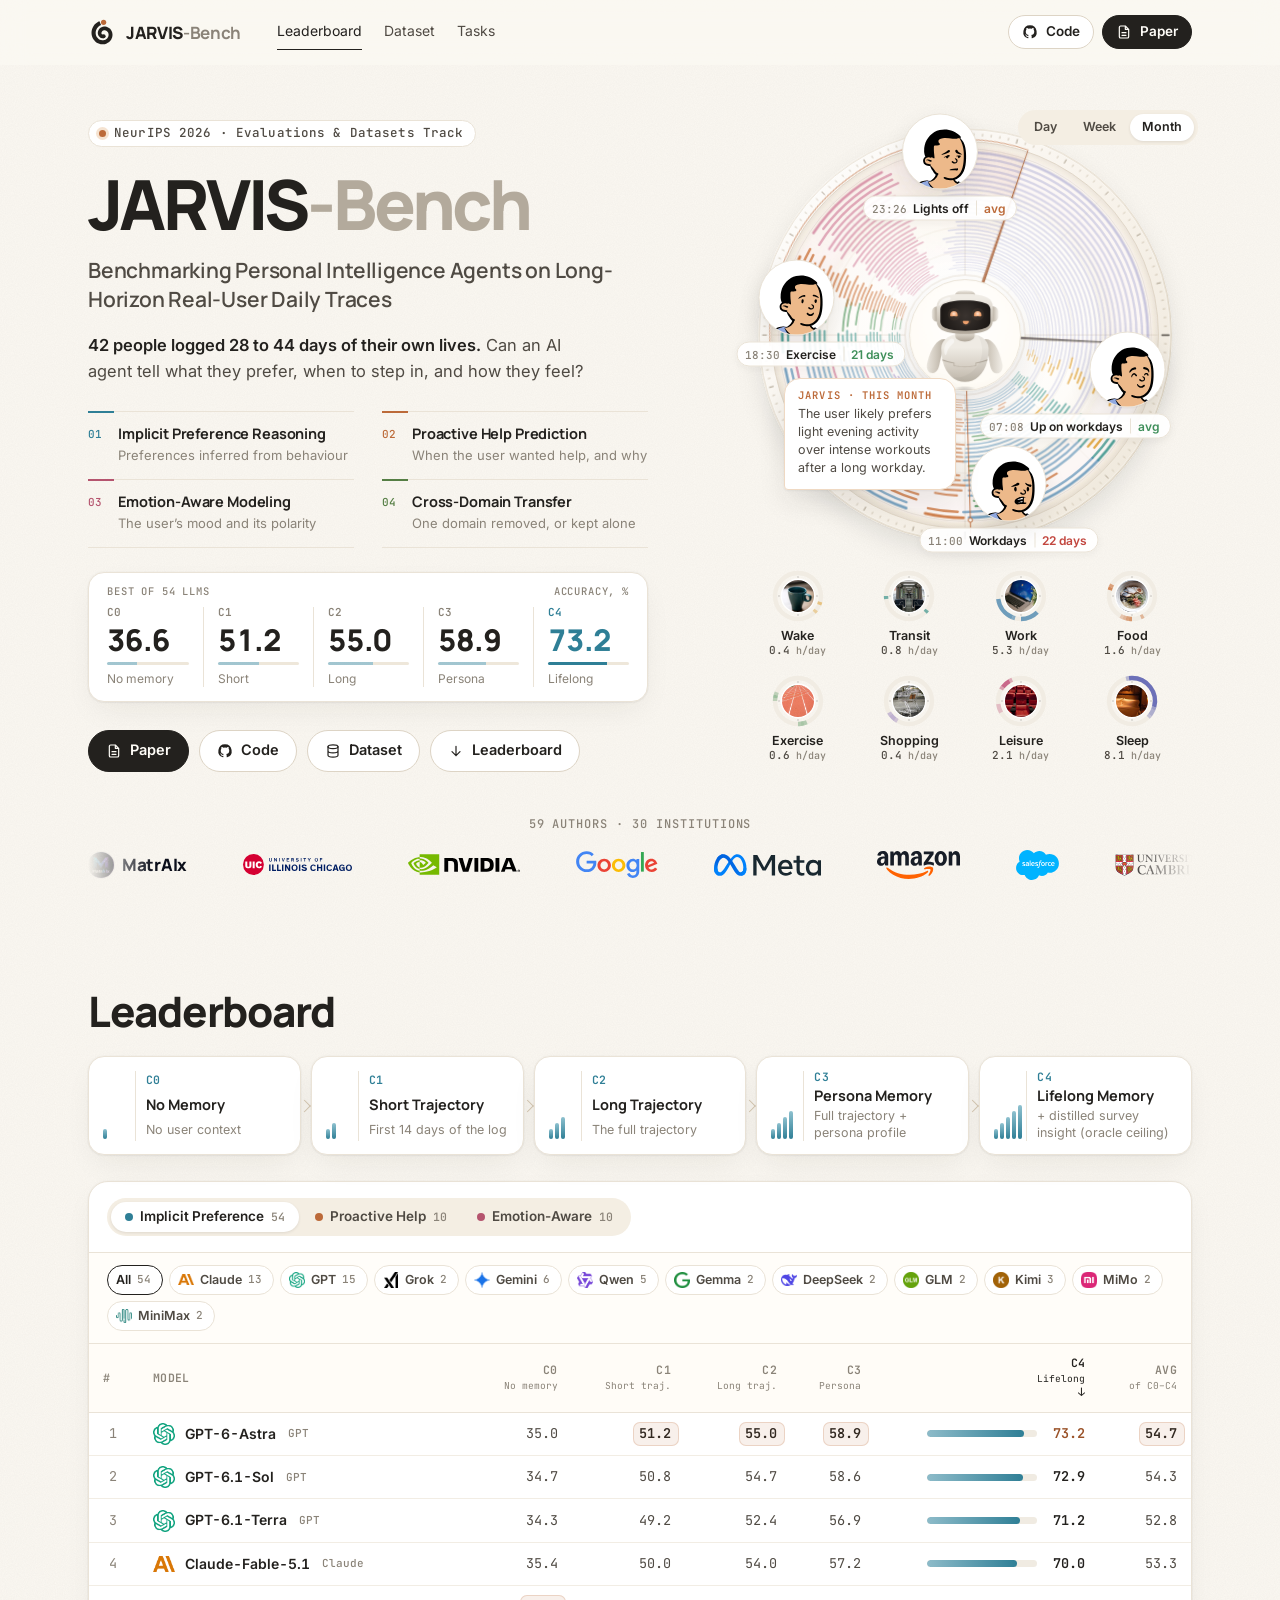
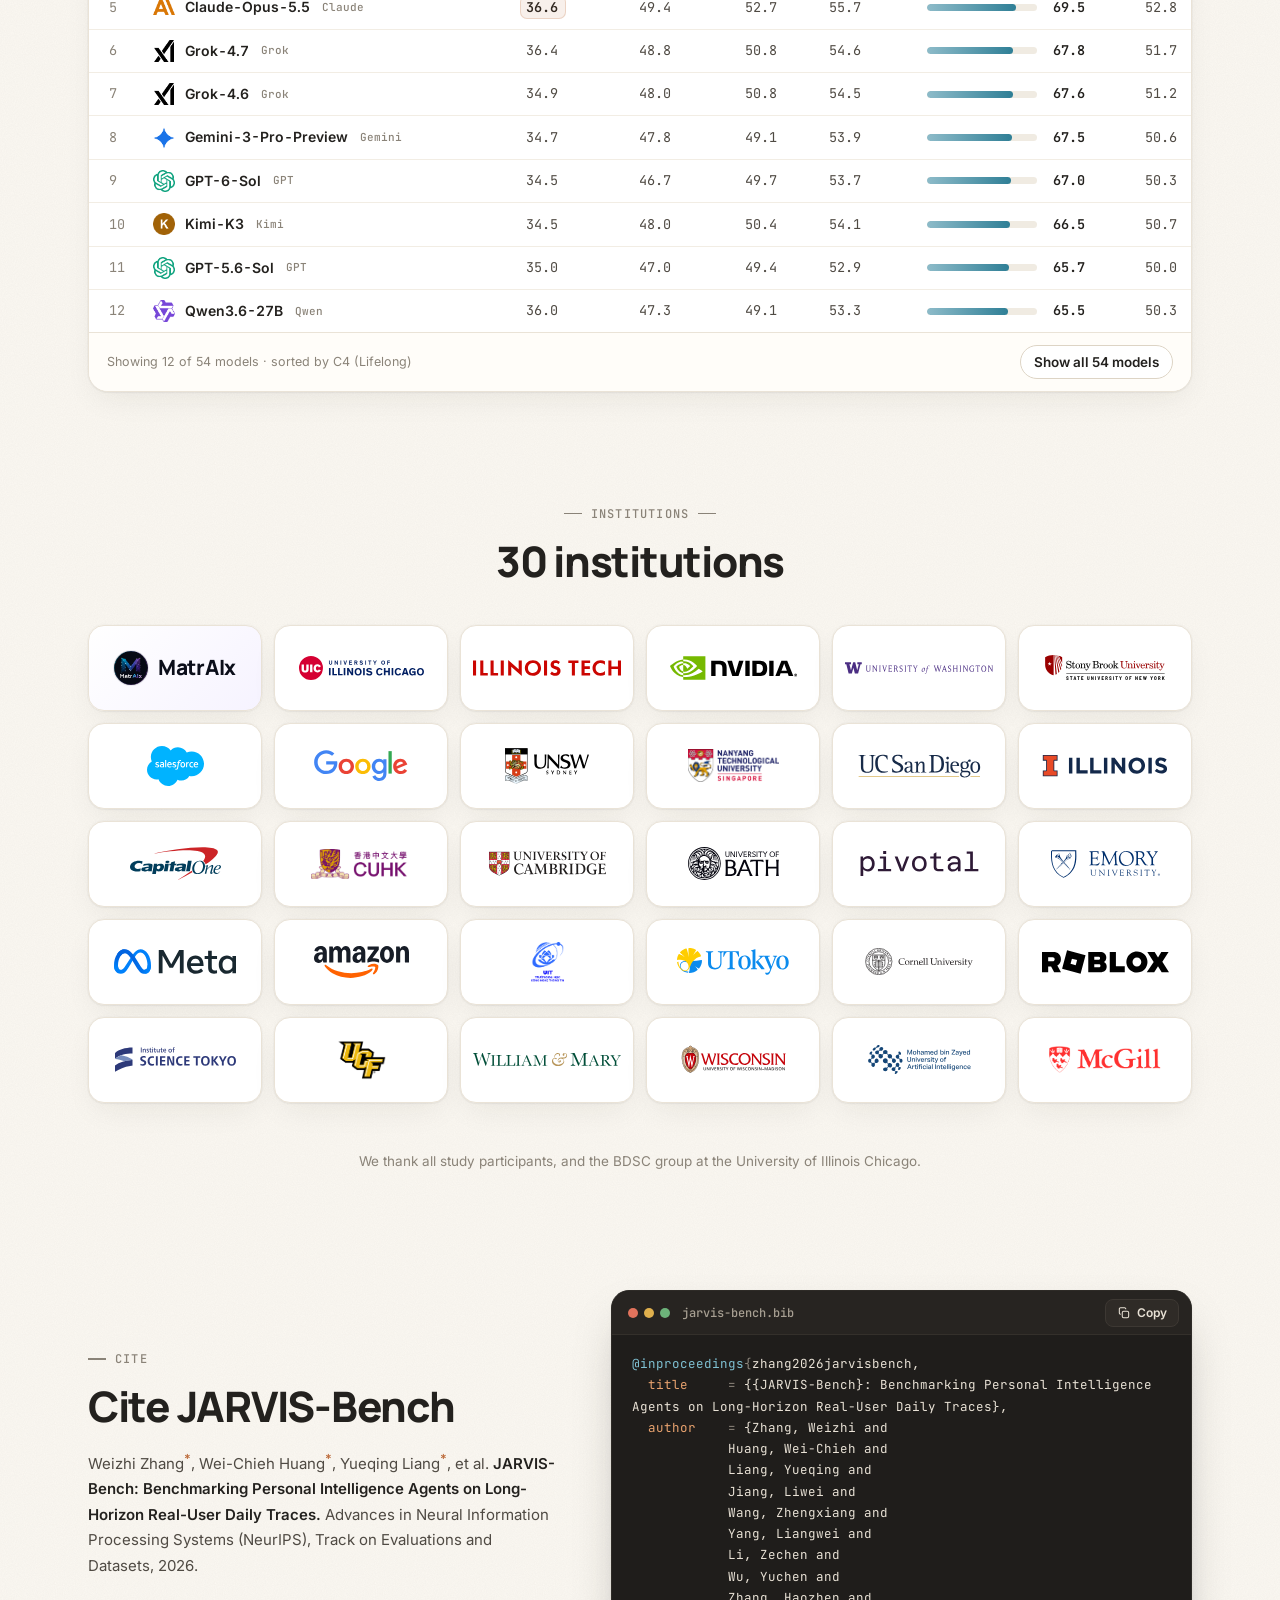
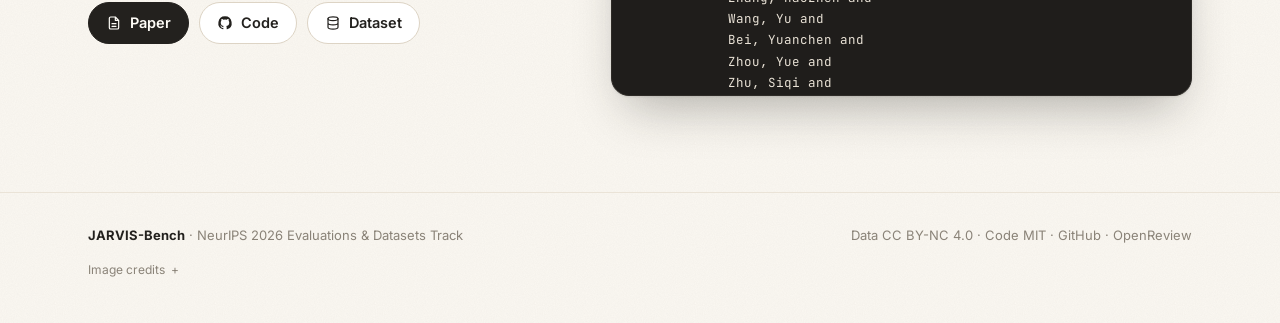
==== jarvis-bench/index.html @ f3b29fe5 "Jarvis robot in the dial centre (LottieFiles 'Ai Robot Vector Art', Lottie Simple License, recoloure" ====
<!doctype html>
<html lang="en">
<head>
<meta charset="utf-8">
<meta name="viewport" content="width=device-width, initial-scale=1">
<title>JARVIS-Bench · Benchmarking Personal Intelligence Agents on Long-Horizon Real-User Daily Traces</title>
<meta name="description" content="JARVIS-Bench evaluates personal intelligence agents on 28 to 44 days of real users' daily traces: implicit preferences, proactive help, emotion, and cross-domain transfer. NeurIPS 2026 Evaluations & Datasets Track.">
<link rel="icon" href="assets/favicon.svg" type="image/svg+xml">
<link rel="preconnect" href="https://fonts.googleapis.com">
<link rel="preconnect" href="https://fonts.gstatic.com" crossorigin>
<link href="https://fonts.googleapis.com/css2?family=Inter:wght@400;500;600;700&family=JetBrains+Mono:wght@400;500;600&family=Manrope:wght@500;600;700;800&display=swap" rel="stylesheet">
<link rel="stylesheet" href="assets/style.css">
<link rel="stylesheet" href="assets/page-home.css">
<link rel="stylesheet" href="assets/agent/robot.css">
</head>
<body class="page-home">

<svg width="0" height="0" style="position:absolute">
  <symbol id="i-paper" viewBox="0 0 24 24"><path fill="none" stroke="currentColor" stroke-width="1.8" stroke-linecap="round" stroke-linejoin="round" d="M14 3H7a2 2 0 0 0-2 2v14a2 2 0 0 0 2 2h10a2 2 0 0 0 2-2V8zM14 3v5h5M9 13h6M9 17h6"/></symbol>
  <symbol id="i-gh" viewBox="0 0 24 24"><path fill="currentColor" d="M12 2a10 10 0 0 0-3.16 19.49c.5.09.68-.22.68-.48v-1.7c-2.78.6-3.37-1.34-3.37-1.34-.45-1.16-1.11-1.47-1.11-1.47-.91-.62.07-.6.07-.6 1 .07 1.53 1.03 1.53 1.03.89 1.53 2.34 1.09 2.91.83.09-.65.35-1.09.63-1.34-2.22-.25-4.55-1.11-4.55-4.94 0-1.09.39-1.98 1.03-2.68-.1-.25-.45-1.27.1-2.64 0 0 .84-.27 2.75 1.02a9.58 9.58 0 0 1 5 0c1.91-1.29 2.75-1.02 2.75-1.02.55 1.37.2 2.39.1 2.64.64.7 1.03 1.59 1.03 2.68 0 3.84-2.34 4.68-4.57 4.93.36.31.68.92.68 1.85v2.74c0 .27.18.58.69.48A10 10 0 0 0 12 2z"/></symbol>
  <symbol id="i-db" viewBox="0 0 24 24"><g fill="none" stroke="currentColor" stroke-width="1.8" stroke-linecap="round"><ellipse cx="12" cy="5.5" rx="7.5" ry="2.8"/><path d="M4.5 5.5v6.5c0 1.55 3.36 2.8 7.5 2.8s7.5-1.25 7.5-2.8V5.5M4.5 12v6.5c0 1.55 3.36 2.8 7.5 2.8s7.5-1.25 7.5-2.8V12"/></g></symbol>
  <symbol id="i-down" viewBox="0 0 24 24"><path fill="none" stroke="currentColor" stroke-width="1.8" stroke-linecap="round" stroke-linejoin="round" d="M12 5v14M6 13l6 6 6-6"/></symbol>
  <symbol id="i-arrow" viewBox="0 0 24 24"><path fill="none" stroke="currentColor" stroke-width="1.8" stroke-linecap="round" stroke-linejoin="round" d="M5 12h14M13 6l6 6-6 6"/></symbol>
  <symbol id="i-copy" viewBox="0 0 24 24"><g fill="none" stroke="currentColor" stroke-width="1.8" stroke-linejoin="round"><rect x="9" y="9" width="11" height="11" rx="2.5"/><path d="M15 5.5V5a2 2 0 0 0-2-2H6a2 2 0 0 0-2 2v7a2 2 0 0 0 2 2h.5"/></g></symbol>
  <symbol id="i-img" viewBox="0 0 24 24"><g fill="none" stroke="currentColor" stroke-width="1.8" stroke-linejoin="round"><rect x="3" y="4" width="18" height="16" rx="3"/><circle cx="9" cy="10" r="1.8"/><path d="M21 16l-5-5-9 9"/></g></symbol>
</svg>

<header class="nav" id="nav">
  <div class="container nav-inner">
    <a class="brand" href="index.html"><img src="assets/mark-sm.svg" alt=""><span>JARVIS<span class="b2">-Bench</span></span></a>
    <nav class="nav-links">
      <a href="index.html#leaderboard" class="active">Leaderboard</a>
      <a href="dataset.html">Dataset</a>
      <a href="tasks.html">Tasks</a>
    </nav>
    <div class="nav-cta">
      <a class="btn btn-sm" href="https://github.com/AgentMemoryWorld/JARVIS-Bench"><svg><use href="#i-gh"/></svg>Code</a>
      <a class="btn btn-sm btn-primary" href="https://openreview.net/forum?id=yGQt9wAGkS"><svg><use href="#i-paper"/></svg>Paper</a>
    </div>
  </div>
</header>

<main>

<section class="hero" id="top">
  <div class="container hero-grid">
    <div>
      <span class="pill"><span class="dot"></span>NeurIPS 2026 · Evaluations &amp; Datasets Track</span>
      <h1>JARVIS<span class="light">-Bench</span></h1>
      <p class="subtitle">Benchmarking Personal Intelligence Agents on Long-Horizon Real-User Daily Traces</p>
      <p class="lead"><strong>42 people logged 28 to 44 days of their own lives.</strong> Can an AI agent tell what they prefer, when to step in, and how they feel?</p>
      <nav class="hero-tasks" aria-label="The four tasks">
        <a href="tasks.html#implicit-preference" style="--c:var(--ipr)"><span class="n">01</span><b>Implicit Preference Reasoning</b><span class="d">Preferences inferred from behaviour</span></a>
        <a href="tasks.html#proactive-help" style="--c:var(--pro)"><span class="n">02</span><b>Proactive Help Prediction</b><span class="d">When the user wanted help, and why</span></a>
        <a href="tasks.html#emotion-aware" style="--c:var(--emo)"><span class="n">03</span><b>Emotion-Aware Modeling</b><span class="d">The user&rsquo;s mood and its polarity</span></a>
        <a href="tasks.html#cross-domain" style="--c:var(--cdt)"><span class="n">04</span><b>Cross-Domain Transfer</b><span class="d">One domain removed, or kept alone</span></a>
      </nav>
      <!-- best Implicit Preference accuracy among the 54 models per memory level (assets/data.js, Appendix D); app.js refreshes these from JB_DATA -->
      <div class="hero-ladder" id="hero-ladder" role="group" aria-label="Best accuracy among 54 LLMs at each memory level, in percent">
        <div class="hl-head"><span>Best of 54 LLMs</span><span>accuracy, %</span></div>
        <ol>
          <li data-k="0" style="--v:.366"><span class="c">C0</span><b>36.6</b><i></i><span class="nm">No memory</span></li>
          <li data-k="1" style="--v:.512"><span class="c">C1</span><b>51.2</b><i></i><span class="nm">Short</span></li>
          <li data-k="2" style="--v:.550"><span class="c">C2</span><b>55.0</b><i></i><span class="nm">Long</span></li>
          <li data-k="3" style="--v:.589"><span class="c">C3</span><b>58.9</b><i></i><span class="nm">Persona</span></li>
          <li data-k="4" style="--v:.732" class="top"><span class="c">C4</span><b>73.2</b><i></i><span class="nm">Lifelong</span></li>
        </ol>
      </div>
      <div class="hero-actions">
        <a class="btn btn-primary" href="https://openreview.net/forum?id=yGQt9wAGkS"><svg><use href="#i-paper"/></svg>Paper</a>
        <a class="btn" href="https://github.com/AgentMemoryWorld/JARVIS-Bench"><svg><use href="#i-gh"/></svg>Code</a>
        <a class="btn" href="dataset.html"><svg><use href="#i-db"/></svg>Dataset</a>
        <a class="btn" href="#leaderboard"><svg><use href="#i-down"/></svg>Leaderboard</a>
      </div>
    </div>
    <div class="hero-art hero-art-a">
      <div class="clock-tabs tabs" role="tablist" aria-label="Time scale">
        <button class="tab" role="tab" data-mode="day" aria-selected="false">Day</button>
        <button class="tab" role="tab" data-mode="week" aria-selected="false">Week</button>
        <button class="tab on" role="tab" data-mode="month" aria-selected="true">Month</button>
      </div>
      <div class="clock-wrap" data-mode="month">
        <svg class="clock clock-a" viewBox="0 0 520 520" role="img" data-c="260.0" data-r0="79.0" data-r1="221.0" data-k="0.42" data-days="30" data-dial="234.0" data-mode="month" data-dr="152.0" data-dw="62.0" aria-label="Illustration: a month of one person, one ring per day, arcs are logged activities">
<defs><radialGradient id="a-dial" cx="50%" cy="46%" r="54%"><stop offset="0" stop-color="#FFFFFF"/><stop offset=".6" stop-color="#FEFCF9"/><stop offset="1" stop-color="#EEE6D8"/></radialGradient><linearGradient id="a-bezel" x1="0" y1="0" x2="1" y2="1"><stop offset="0" stop-color="#FFFFFF"/><stop offset=".5" stop-color="#F8F3EB"/><stop offset="1" stop-color="#EDE6D9"/></linearGradient><linearGradient id="a-rim" x1="0" y1="0" x2="1" y2="1"><stop offset="0" stop-color="#F7F2EA"/><stop offset="1" stop-color="#CFC4B1"/></linearGradient><radialGradient id="a-trail" gradientUnits="userSpaceOnUse" cx="260.0" cy="260.0" r="227.0"><stop offset=".34" stop-color="#BC6A39" stop-opacity="0"/><stop offset=".78" stop-color="#BC6A39" stop-opacity=".3"/><stop offset="1" stop-color="#BC6A39" stop-opacity=".45"/></radialGradient><filter id="a-shadow" x="-25%" y="-25%" width="150%" height="150%"><feDropShadow dx="0" dy="1" stdDeviation="1" flood-color="#23211E" flood-opacity=".06"/><feDropShadow dx="0" dy="14" stdDeviation="14" flood-color="#23211E" flood-opacity=".09"/></filter><filter id="a-inset" x="-10%" y="-10%" width="120%" height="120%"><feGaussianBlur stdDeviation="2.6"/></filter><filter id="a-glow" x="-10%" y="-10%" width="120%" height="120%"><feGaussianBlur stdDeviation="4"/></filter><filter id="a-soft" x="-10%" y="-10%" width="120%" height="120%"><feGaussianBlur stdDeviation="1.1"/></filter><filter id="a-hand" x="-40%" y="-40%" width="180%" height="180%"><feDropShadow dx="0" dy="1.2" stdDeviation="1.2" flood-color="#6B3A1C" flood-opacity=".28"/></filter><clipPath id="a-dialclip"><circle cx="260.0" cy="260.0" r="234.0"/></clipPath></defs>
<circle class="case" cx="260.0" cy="260.0" r="250.0" fill="url(#a-bezel)" filter="url(#a-shadow)"/>
<circle cx="260.0" cy="260.0" r="249.5" fill="none" stroke="url(#a-rim)" stroke-width="1"/>
<circle cx="260.0" cy="260.0" r="247.8" fill="none" stroke="#FFFFFF" stroke-opacity=".55" stroke-width=".8"/>
<circle cx="260.0" cy="260.0" r="234.0" fill="url(#a-dial)"/>
<g clip-path="url(#a-dialclip)"><circle cx="260.0" cy="260.0" r="236.5" fill="none" stroke="#23211E" stroke-opacity=".07" stroke-width="5" filter="url(#a-inset)"/></g>
<circle cx="260.0" cy="260.0" r="234.0" fill="none" stroke="#DCD2C2" stroke-width=".9"/>
<circle cx="260.0" cy="260.0" r="248.5" fill="none" stroke="#E2D9CA" stroke-width=".7"/>
<g class="glow" clip-path="url(#a-dialclip)"><circle cx="260.0" cy="260.0" r="201.9" fill="none" stroke="#FFFFFF" stroke-opacity=".95" stroke-width="46.2" filter="url(#a-glow)"/><circle cx="260.0" cy="260.0" r="201.9" fill="none" stroke="#BC6A39" stroke-opacity=".05" stroke-width="52.2" filter="url(#a-glow)"/></g>
<g class="hrs"><g class="trail" filter="url(#a-soft)"><path d="M50.46 344.66A226.0 226.0 0 0 1 48.29 339.10L190.68 285.90A74.0 74.0 0 0 0 191.39 287.72Z" fill="url(#a-trail)" opacity="0.000"/><path d="M48.54 339.76A226.0 226.0 0 0 1 46.51 334.15L190.10 284.28A74.0 74.0 0 0 0 190.76 286.12Z" fill="url(#a-trail)" opacity="0.001"/><path d="M46.74 334.82A226.0 226.0 0 0 1 44.84 329.16L189.55 282.65A74.0 74.0 0 0 0 190.17 284.50Z" fill="url(#a-trail)" opacity="0.001"/><path d="M45.06 329.84A226.0 226.0 0 0 1 43.29 324.14L189.04 281.00A74.0 74.0 0 0 0 189.62 282.87Z" fill="url(#a-trail)" opacity="0.002"/><path d="M43.49 324.82A226.0 226.0 0 0 1 41.86 319.08L188.57 279.34A74.0 74.0 0 0 0 189.11 281.22Z" fill="url(#a-trail)" opacity="0.003"/><path d="M42.04 319.76A226.0 226.0 0 0 1 40.54 313.99L188.14 277.68A74.0 74.0 0 0 0 188.63 279.57Z" fill="url(#a-trail)" opacity="0.004"/><path d="M40.71 314.67A226.0 226.0 0 0 1 39.35 308.86L187.75 276.00A74.0 74.0 0 0 0 188.20 277.90Z" fill="url(#a-trail)" opacity="0.005"/><path d="M39.50 309.56A226.0 226.0 0 0 1 38.27 303.72L187.40 274.31A74.0 74.0 0 0 0 187.80 276.23Z" fill="url(#a-trail)" opacity="0.006"/><path d="M38.41 304.41A226.0 226.0 0 0 1 37.31 298.55L187.08 272.62A74.0 74.0 0 0 0 187.44 274.54Z" fill="url(#a-trail)" opacity="0.007"/><path d="M37.43 299.24A226.0 226.0 0 0 1 36.47 293.35L186.81 270.92A74.0 74.0 0 0 0 187.12 272.85Z" fill="url(#a-trail)" opacity="0.008"/><path d="M36.58 294.05A226.0 226.0 0 0 1 35.76 288.14L186.58 269.21A74.0 74.0 0 0 0 186.84 271.15Z" fill="url(#a-trail)" opacity="0.010"/><path d="M35.85 288.85A226.0 226.0 0 0 1 35.16 282.92L186.38 267.50A74.0 74.0 0 0 0 186.61 269.45Z" fill="url(#a-trail)" opacity="0.011"/><path d="M35.24 283.62A226.0 226.0 0 0 1 34.69 277.68L186.23 265.79A74.0 74.0 0 0 0 186.41 267.74Z" fill="url(#a-trail)" opacity="0.013"/><path d="M34.75 278.39A226.0 226.0 0 0 1 34.34 272.43L186.11 264.07A74.0 74.0 0 0 0 186.25 266.02Z" fill="url(#a-trail)" opacity="0.014"/><path d="M34.38 273.14A226.0 226.0 0 0 1 34.11 267.18L186.04 262.35A74.0 74.0 0 0 0 186.13 264.30Z" fill="url(#a-trail)" opacity="0.016"/><path d="M34.14 267.89A226.0 226.0 0 0 1 34.01 261.92L186.00 260.63A74.0 74.0 0 0 0 186.05 262.58Z" fill="url(#a-trail)" opacity="0.018"/><path d="M34.02 262.63A226.0 226.0 0 0 1 34.02 256.66L186.01 258.91A74.0 74.0 0 0 0 186.01 260.86Z" fill="url(#a-trail)" opacity="0.019"/><path d="M34.02 257.37A226.0 226.0 0 0 1 34.16 251.40L186.05 257.19A74.0 74.0 0 0 0 186.01 259.14Z" fill="url(#a-trail)" opacity="0.021"/><path d="M34.14 252.11A226.0 226.0 0 0 1 34.42 246.15L186.14 255.47A74.0 74.0 0 0 0 186.05 257.42Z" fill="url(#a-trail)" opacity="0.023"/><path d="M34.38 246.86A226.0 226.0 0 0 1 34.81 240.91L186.26 253.75A74.0 74.0 0 0 0 186.13 255.70Z" fill="url(#a-trail)" opacity="0.025"/><path d="M34.75 241.61A226.0 226.0 0 0 1 35.31 235.67L186.43 252.03A74.0 74.0 0 0 0 186.25 253.98Z" fill="url(#a-trail)" opacity="0.027"/><path d="M35.24 236.38A226.0 226.0 0 0 1 35.94 230.45L186.64 250.32A74.0 74.0 0 0 0 186.41 252.26Z" fill="url(#a-trail)" opacity="0.029"/><path d="M35.85 231.15A226.0 226.0 0 0 1 36.69 225.24L186.88 248.62A74.0 74.0 0 0 0 186.61 250.55Z" fill="url(#a-trail)" opacity="0.031"/><path d="M36.58 225.95A226.0 226.0 0 0 1 37.56 220.06L187.16 246.92A74.0 74.0 0 0 0 186.84 248.85Z" fill="url(#a-trail)" opacity="0.034"/><path d="M37.43 220.76A226.0 226.0 0 0 1 38.55 214.89L187.49 245.23A74.0 74.0 0 0 0 187.12 247.15Z" fill="url(#a-trail)" opacity="0.036"/><path d="M38.41 215.59A226.0 226.0 0 0 1 39.66 209.75L187.85 243.55A74.0 74.0 0 0 0 187.44 245.46Z" fill="url(#a-trail)" opacity="0.038"/><path d="M39.50 210.44A226.0 226.0 0 0 1 40.89 204.64L188.25 241.87A74.0 74.0 0 0 0 187.80 243.77Z" fill="url(#a-trail)" opacity="0.041"/><path d="M40.71 205.33A226.0 226.0 0 0 1 42.23 199.55L188.70 240.21A74.0 74.0 0 0 0 188.20 242.10Z" fill="url(#a-trail)" opacity="0.043"/><path d="M42.04 200.24A226.0 226.0 0 0 1 43.70 194.50L189.18 238.55A74.0 74.0 0 0 0 188.63 240.43Z" fill="url(#a-trail)" opacity="0.046"/><path d="M43.49 195.18A226.0 226.0 0 0 1 45.28 189.49L189.69 236.91A74.0 74.0 0 0 0 189.11 238.78Z" fill="url(#a-trail)" opacity="0.048"/><path d="M45.06 190.16A226.0 226.0 0 0 1 46.98 184.51L190.25 235.28A74.0 74.0 0 0 0 189.62 237.13Z" fill="url(#a-trail)" opacity="0.051"/><path d="M46.74 185.18A226.0 226.0 0 0 1 48.79 179.57L190.84 233.67A74.0 74.0 0 0 0 190.17 235.50Z" fill="url(#a-trail)" opacity="0.053"/><path d="M48.54 180.24A226.0 226.0 0 0 1 50.72 174.68L191.48 232.06A74.0 74.0 0 0 0 190.76 233.88Z" fill="url(#a-trail)" opacity="0.056"/><path d="M50.46 175.34A226.0 226.0 0 0 1 52.77 169.83L192.14 230.48A74.0 74.0 0 0 0 191.39 232.28Z" fill="url(#a-trail)" opacity="0.059"/><path d="M52.48 170.49A226.0 226.0 0 0 1 54.92 165.04L192.85 228.91A74.0 74.0 0 0 0 192.05 230.69Z" fill="url(#a-trail)" opacity="0.062"/><path d="M54.62 165.68A226.0 226.0 0 0 1 57.18 160.29L193.59 227.35A74.0 74.0 0 0 0 192.75 229.12Z" fill="url(#a-trail)" opacity="0.064"/><path d="M56.87 160.93A226.0 226.0 0 0 1 59.56 155.60L194.37 225.82A74.0 74.0 0 0 0 193.49 227.56Z" fill="url(#a-trail)" opacity="0.067"/><path d="M59.23 156.23A226.0 226.0 0 0 1 62.04 150.96L195.18 224.30A74.0 74.0 0 0 0 194.26 226.02Z" fill="url(#a-trail)" opacity="0.070"/><path d="M61.70 151.58A226.0 226.0 0 0 1 64.63 146.39L196.03 222.80A74.0 74.0 0 0 0 195.07 224.50Z" fill="url(#a-trail)" opacity="0.073"/><path d="M64.28 147.00A226.0 226.0 0 0 1 67.33 141.87L196.91 221.32A74.0 74.0 0 0 0 195.91 223.00Z" fill="url(#a-trail)" opacity="0.076"/><path d="M66.96 142.48A226.0 226.0 0 0 1 70.13 137.42L197.83 219.86A74.0 74.0 0 0 0 196.79 221.52Z" fill="url(#a-trail)" opacity="0.079"/><path d="M69.75 138.02A226.0 226.0 0 0 1 73.04 133.03L198.78 218.43A74.0 74.0 0 0 0 197.70 220.06Z" fill="url(#a-trail)" opacity="0.082"/><path d="M72.64 133.62A226.0 226.0 0 0 1 76.04 128.72L199.77 217.01A74.0 74.0 0 0 0 198.65 218.62Z" fill="url(#a-trail)" opacity="0.086"/><path d="M75.63 129.30A226.0 226.0 0 0 1 79.15 124.47L200.78 215.62A74.0 74.0 0 0 0 199.63 217.20Z" fill="url(#a-trail)" opacity="0.089"/><path d="M78.72 125.04A226.0 226.0 0 0 1 82.35 120.30L201.83 214.26A74.0 74.0 0 0 0 200.64 215.81Z" fill="url(#a-trail)" opacity="0.092"/><path d="M81.91 120.86A226.0 226.0 0 0 1 85.65 116.21L202.91 212.92A74.0 74.0 0 0 0 201.69 214.44Z" fill="url(#a-trail)" opacity="0.095"/><path d="M85.20 116.75A226.0 226.0 0 0 1 89.04 112.19L204.02 211.60A74.0 74.0 0 0 0 202.76 213.10Z" fill="url(#a-trail)" opacity="0.099"/><path d="M88.58 112.73A226.0 226.0 0 0 1 92.53 108.25L205.16 210.31A74.0 74.0 0 0 0 203.87 211.78Z" fill="url(#a-trail)" opacity="0.102"/><path d="M92.05 108.78A226.0 226.0 0 0 1 96.10 104.39L206.33 209.05A74.0 74.0 0 0 0 205.01 210.48Z" fill="url(#a-trail)" opacity="0.106"/><path d="M95.61 104.91A226.0 226.0 0 0 1 99.77 100.62L207.53 207.81A74.0 74.0 0 0 0 206.17 209.22Z" fill="url(#a-trail)" opacity="0.109"/><path d="M99.27 101.13A226.0 226.0 0 0 1 103.52 96.94L208.76 206.61A74.0 74.0 0 0 0 207.37 207.98Z" fill="url(#a-trail)" opacity="0.113"/><path d="M103.01 97.43A226.0 226.0 0 0 1 107.36 93.34L210.02 205.43A74.0 74.0 0 0 0 208.60 206.77Z" fill="url(#a-trail)" opacity="0.116"/><path d="M106.83 93.82A226.0 226.0 0 0 1 111.27 89.83L211.30 204.28A74.0 74.0 0 0 0 209.85 205.59Z" fill="url(#a-trail)" opacity="0.120"/><path d="M110.74 90.30A226.0 226.0 0 0 1 115.27 86.42L212.61 203.16A74.0 74.0 0 0 0 211.13 204.43Z" fill="url(#a-trail)" opacity="0.123"/><path d="M114.73 86.87A226.0 226.0 0 0 1 119.35 83.10L213.95 202.08A74.0 74.0 0 0 0 212.43 203.31Z" fill="url(#a-trail)" opacity="0.127"/><path d="M118.80 83.54A226.0 226.0 0 0 1 123.51 79.87L215.31 201.02A74.0 74.0 0 0 0 213.77 202.22Z" fill="url(#a-trail)" opacity="0.131"/><path d="M122.94 80.30A226.0 226.0 0 0 1 127.74 76.75L216.69 200.00A74.0 74.0 0 0 0 215.12 201.16Z" fill="url(#a-trail)" opacity="0.134"/><path d="M127.16 77.16A226.0 226.0 0 0 1 132.04 73.72L218.10 199.00A74.0 74.0 0 0 0 216.50 200.13Z" fill="url(#a-trail)" opacity="0.138"/><path d="M131.45 74.12A226.0 226.0 0 0 1 136.40 70.79L219.53 198.05A74.0 74.0 0 0 0 217.91 199.14Z" fill="url(#a-trail)" opacity="0.142"/><path d="M135.81 71.18A226.0 226.0 0 0 1 140.84 67.97L220.98 197.12A74.0 74.0 0 0 0 219.34 198.17Z" fill="url(#a-trail)" opacity="0.146"/><path d="M140.24 68.34A226.0 226.0 0 0 1 145.34 65.25L222.46 196.23A74.0 74.0 0 0 0 220.79 197.24Z" fill="url(#a-trail)" opacity="0.150"/><path d="M144.73 65.61A226.0 226.0 0 0 1 149.90 62.63L223.95 195.37A74.0 74.0 0 0 0 222.26 196.35Z" fill="url(#a-trail)" opacity="0.154"/><path d="M149.28 62.98A226.0 226.0 0 0 1 154.53 60.12L225.46 194.55A74.0 74.0 0 0 0 223.75 195.49Z" fill="url(#a-trail)" opacity="0.158"/><path d="M153.90 60.45A226.0 226.0 0 0 1 159.21 57.72L227.00 193.77A74.0 74.0 0 0 0 225.26 194.66Z" fill="url(#a-trail)" opacity="0.162"/><path d="M158.57 58.04A226.0 226.0 0 0 1 163.94 55.43L228.55 193.02A74.0 74.0 0 0 0 226.79 193.87Z" fill="url(#a-trail)" opacity="0.166"/><path d="M163.30 55.73A226.0 226.0 0 0 1 168.73 53.25L230.11 192.30A74.0 74.0 0 0 0 228.34 193.12Z" fill="url(#a-trail)" opacity="0.170"/><path d="M168.08 53.54A226.0 226.0 0 0 1 173.56 51.18L231.70 191.63A74.0 74.0 0 0 0 229.90 192.40Z" fill="url(#a-trail)" opacity="0.174"/><path d="M172.91 51.46A226.0 226.0 0 0 1 178.44 49.23L233.30 190.99A74.0 74.0 0 0 0 231.48 191.72Z" fill="url(#a-trail)" opacity="0.178"/><path d="M177.78 49.49A226.0 226.0 0 0 1 183.37 47.39L234.91 190.38A74.0 74.0 0 0 0 233.08 191.07Z" fill="url(#a-trail)" opacity="0.182"/><path d="M182.70 47.63A226.0 226.0 0 0 1 188.34 45.66L236.54 189.82A74.0 74.0 0 0 0 234.69 190.46Z" fill="url(#a-trail)" opacity="0.187"/><path d="M187.67 45.89A226.0 226.0 0 0 1 193.35 44.05L238.18 189.29A74.0 74.0 0 0 0 236.32 189.89Z" fill="url(#a-trail)" opacity="0.191"/><path d="M192.67 44.26A226.0 226.0 0 0 1 198.39 42.56L239.83 188.80A74.0 74.0 0 0 0 237.95 189.36Z" fill="url(#a-trail)" opacity="0.195"/><path d="M197.71 42.75A226.0 226.0 0 0 1 203.47 41.19L241.49 188.35A74.0 74.0 0 0 0 239.60 188.87Z" fill="url(#a-trail)" opacity="0.200"/><path d="M202.78 41.36A226.0 226.0 0 0 1 208.57 39.93L243.16 187.94A74.0 74.0 0 0 0 241.26 188.41Z" fill="url(#a-trail)" opacity="0.204"/><path d="M207.88 40.09A226.0 226.0 0 0 1 213.71 38.79L244.84 187.57A74.0 74.0 0 0 0 242.93 187.99Z" fill="url(#a-trail)" opacity="0.209"/><path d="M213.01 38.94A226.0 226.0 0 0 1 218.87 37.77L246.53 187.24A74.0 74.0 0 0 0 244.61 187.62Z" fill="url(#a-trail)" opacity="0.213"/><path d="M218.17 37.91A226.0 226.0 0 0 1 224.05 36.88L248.23 186.94A74.0 74.0 0 0 0 246.30 187.28Z" fill="url(#a-trail)" opacity="0.218"/><path d="M223.35 36.99A226.0 226.0 0 0 1 229.25 36.10L249.93 186.69A74.0 74.0 0 0 0 248.00 186.98Z" fill="url(#a-trail)" opacity="0.222"/><path d="M228.55 36.20A226.0 226.0 0 0 1 234.47 35.45L251.64 186.47A74.0 74.0 0 0 0 249.70 186.72Z" fill="url(#a-trail)" opacity="0.227"/><path d="M233.76 35.53A226.0 226.0 0 0 1 239.70 34.91L253.35 186.30A74.0 74.0 0 0 0 251.41 186.50Z" fill="url(#a-trail)" opacity="0.231"/><path d="M238.99 34.98A226.0 226.0 0 0 1 244.94 34.50L255.07 186.16A74.0 74.0 0 0 0 253.12 186.32Z" fill="url(#a-trail)" opacity="0.236"/><path d="M244.24 34.55A226.0 226.0 0 0 1 250.19 34.21L256.79 186.07A74.0 74.0 0 0 0 254.84 186.18Z" fill="url(#a-trail)" opacity="0.241"/><path d="M249.49 34.24A226.0 226.0 0 0 1 255.45 34.05L258.51 186.01A74.0 74.0 0 0 0 256.56 186.08Z" fill="url(#a-trail)" opacity="0.245"/><path d="M254.74 34.06A226.0 226.0 0 0 1 260.00 34.00L260.00 186.00A74.0 74.0 0 0 0 258.28 186.02Z" fill="url(#a-trail)" opacity="0.250"/></g></g>
<circle cx="260.0" cy="260.0" r="72.5" fill="none" stroke="#E3DACB" stroke-width=".8"/>
<circle class="wk" cx="260.0" cy="260.0" r="100.5" fill="none" stroke="#B9AB94" stroke-opacity=".28" stroke-width=".6"/>
<circle class="wk" cx="260.0" cy="260.0" r="130.3" fill="none" stroke="#B9AB94" stroke-opacity=".28" stroke-width=".6"/>
<circle class="wk" cx="260.0" cy="260.0" r="167.0" fill="none" stroke="#B9AB94" stroke-opacity=".28" stroke-width=".6"/>
<line x1="260.00" y1="187.50" x2="260.00" y2="27.00" stroke="#B9AB94" stroke-width="0.8" stroke-opacity="0.42"/>
<line x1="311.27" y1="208.73" x2="424.76" y2="95.24" stroke="#B9AB94" stroke-width="0.6" stroke-opacity="0.20"/>
<line x1="332.50" y1="260.00" x2="493.00" y2="260.00" stroke="#B9AB94" stroke-width="0.8" stroke-opacity="0.42"/>
<line x1="311.27" y1="311.27" x2="424.76" y2="424.76" stroke="#B9AB94" stroke-width="0.6" stroke-opacity="0.20"/>
<line x1="260.00" y1="332.50" x2="260.00" y2="493.00" stroke="#B9AB94" stroke-width="0.8" stroke-opacity="0.42"/>
<line x1="208.73" y1="311.27" x2="95.24" y2="424.76" stroke="#B9AB94" stroke-width="0.6" stroke-opacity="0.20"/>
<line x1="187.50" y1="260.00" x2="27.00" y2="260.00" stroke="#B9AB94" stroke-width="0.8" stroke-opacity="0.42"/>
<line x1="208.73" y1="208.73" x2="95.24" y2="95.24" stroke="#B9AB94" stroke-width="0.6" stroke-opacity="0.20"/>
<g class="layer layer-all">
<g class="day" data-day="0" style="--d:0" fill="none" stroke-width="1.30" stroke-linecap="round"><path d="M250.2 181.6A79.0 79.0 0 0 1 336.9 278.0" stroke="#6C70B8" stroke-opacity="0.14" data-k="sleep" data-a="23.527" data-b="6.877"/><path d="M336.9 278.0A79.0 79.0 0 0 1 335.0 284.9" stroke="#E0A43A" stroke-opacity="0.52" data-k="wake" data-a="6.877" data-b="7.227"/><path d="M325.3 304.4A79.0 79.0 0 0 1 317.0 314.7" stroke="#4E9E96" stroke-opacity="0.50" data-k="transit" data-a="8.280" data-b="8.919"/><path d="M317.6 314.1A79.0 79.0 0 0 1 259.5 339.0" stroke="#4A86B0" stroke-opacity="0.35" data-k="work" data-a="8.879" data-b="12.023"/><path d="M259.3 339.0A79.0 79.0 0 0 1 242.1 336.9" stroke="#D0804D" stroke-opacity="0.50" data-k="food" data-a="12.034" data-b="12.874"/><path d="M237.5 335.7A79.0 79.0 0 0 1 181.8 271.4" stroke="#4A86B0" stroke-opacity="0.35" data-k="work" data-a="13.101" data-b="17.449"/><path d="M181.4 268.3A79.0 79.0 0 0 1 181.0 259.1" stroke="#4E9E96" stroke-opacity="0.50" data-k="transit" data-a="17.600" data-b="18.041"/><path d="M181.3 253.0A79.0 79.0 0 0 1 183.5 240.4" stroke="#5E9E68" stroke-opacity="0.50" data-k="exercise" data-a="18.337" data-b="18.955"/><path d="M183.2 241.3A79.0 79.0 0 0 1 189.0 225.4" stroke="#D0804D" stroke-opacity="0.50" data-k="food" data-a="18.911" data-b="19.730"/><path d="M197.1 212.2A79.0 79.0 0 0 1 227.6 188.0" stroke="#C9688A" stroke-opacity="0.35" data-k="leisure" data-a="20.481" data-b="22.386"/></g>
<g class="day" data-day="1" style="--d:1" fill="none" stroke-width="1.36" stroke-linecap="round"><path d="M240.8 180.4A81.9 81.9 0 0 1 338.6 283.1" stroke="#6C70B8" stroke-opacity="0.15" data-k="sleep" data-a="23.097" data-b="7.091"/><path d="M338.6 283.1A81.9 81.9 0 0 1 336.1 290.2" stroke="#E0A43A" stroke-opacity="0.53" data-k="wake" data-a="7.091" data-b="7.441"/><path d="M326.7 307.5A81.9 81.9 0 0 1 318.8 317.0" stroke="#4E9E96" stroke-opacity="0.50" data-k="transit" data-a="8.363" data-b="8.941"/><path d="M318.0 317.8A81.9 81.9 0 0 1 258.6 341.9" stroke="#4A86B0" stroke-opacity="0.36" data-k="work" data-a="8.994" data-b="12.067"/><path d="M258.4 341.9A81.9 81.9 0 0 1 243.0 340.1" stroke="#D0804D" stroke-opacity="0.50" data-k="food" data-a="12.076" data-b="12.800"/><path d="M234.4 337.8A81.9 81.9 0 0 1 178.7 269.7" stroke="#4A86B0" stroke-opacity="0.36" data-k="work" data-a="13.214" data-b="17.544"/><path d="M178.9 271.6A81.9 81.9 0 0 1 178.1 257.1" stroke="#4E9E96" stroke-opacity="0.50" data-k="transit" data-a="17.459" data-b="18.136"/><path d="M181.5 236.6A81.9 81.9 0 0 1 187.7 221.4" stroke="#D0804D" stroke-opacity="0.50" data-k="food" data-a="19.107" data-b="19.873"/><path d="M194.5 210.8A81.9 81.9 0 0 1 222.5 187.2" stroke="#C9688A" stroke-opacity="0.35" data-k="leisure" data-a="20.459" data-b="22.185"/></g>
<g class="day" data-day="2" style="--d:2" fill="none" stroke-width="1.41" stroke-linecap="round"><path d="M245.9 176.2A85.0 85.0 0 0 1 343.0 278.4" stroke="#6C70B8" stroke-opacity="0.15" data-k="sleep" data-a="23.363" data-b="6.832"/><path d="M343.0 278.4A85.0 85.0 0 0 1 340.9 285.9" stroke="#E0A43A" stroke-opacity="0.54" data-k="wake" data-a="6.832" data-b="7.182"/><path d="M329.1 309.5A85.0 85.0 0 0 1 321.4 318.8" stroke="#4E9E96" stroke-opacity="0.51" data-k="transit" data-a="8.375" data-b="8.916"/><path d="M321.8 318.3A85.0 85.0 0 0 1 261.2 345.0" stroke="#4A86B0" stroke-opacity="0.36" data-k="work" data-a="8.888" data-b="11.946"/><path d="M256.2 344.9A85.0 85.0 0 0 1 244.4 343.5" stroke="#D0804D" stroke-opacity="0.51" data-k="food" data-a="12.170" data-b="12.706"/><path d="M233.0 340.6A85.0 85.0 0 0 1 175.8 271.3" stroke="#4A86B0" stroke-opacity="0.36" data-k="work" data-a="13.233" data-b="17.491"/><path d="M175.4 267.8A85.0 85.0 0 0 1 175.0 260.9" stroke="#4E9E96" stroke-opacity="0.51" data-k="transit" data-a="17.647" data-b="17.961"/><path d="M175.3 253.0A85.0 85.0 0 0 1 177.7 238.9" stroke="#5E9E68" stroke-opacity="0.51" data-k="exercise" data-a="18.317" data-b="18.961"/><path d="M177.5 239.6A85.0 85.0 0 0 1 184.0 222.0" stroke="#D0804D" stroke-opacity="0.51" data-k="food" data-a="18.928" data-b="19.770"/><path d="M191.3 210.0A85.0 85.0 0 0 1 217.0 186.7" stroke="#C9688A" stroke-opacity="0.35" data-k="leisure" data-a="20.401" data-b="21.971"/></g>
<g class="day" data-day="3" style="--d:3" fill="none" stroke-width="1.47" stroke-linecap="round"><path d="M249.3 172.5A88.2 88.2 0 0 1 344.7 284.3" stroke="#6C70B8" stroke-opacity="0.15" data-k="sleep" data-a="23.534" data-b="7.067"/><path d="M344.7 284.3A88.2 88.2 0 0 1 342.2 292.0" stroke="#E0A43A" stroke-opacity="0.55" data-k="wake" data-a="7.067" data-b="7.417"/><path d="M331.9 310.9A88.2 88.2 0 0 1 324.2 320.4" stroke="#4E9E96" stroke-opacity="0.52" data-k="transit" data-a="8.354" data-b="8.885"/><path d="M320.2 324.4A88.2 88.2 0 0 1 260.8 348.2" stroke="#4A86B0" stroke-opacity="0.37" data-k="work" data-a="9.129" data-b="11.966"/><path d="M256.9 348.1A88.2 88.2 0 0 1 240.2 345.9" stroke="#D0804D" stroke-opacity="0.52" data-k="food" data-a="12.136" data-b="12.863"/><path d="M233.4 344.1A88.2 88.2 0 0 1 172.8 272.8" stroke="#4A86B0" stroke-opacity="0.37" data-k="work" data-a="13.170" data-b="17.442"/><path d="M172.7 272.3A88.2 88.2 0 0 1 171.9 257.3" stroke="#4E9E96" stroke-opacity="0.52" data-k="transit" data-a="17.467" data-b="18.117"/><path d="M172.1 253.4A88.2 88.2 0 0 1 175.6 234.7" stroke="#5E9E68" stroke-opacity="0.52" data-k="exercise" data-a="18.286" data-b="19.112"/><path d="M174.4 238.8A88.2 88.2 0 0 1 181.2 220.4" stroke="#D0804D" stroke-opacity="0.52" data-k="food" data-a="18.929" data-b="19.780"/><path d="M189.6 207.0A88.2 88.2 0 0 1 216.4 183.4" stroke="#C9688A" stroke-opacity="0.35" data-k="leisure" data-a="20.464" data-b="22.022"/></g>
<g class="day" data-day="4" style="--d:4" fill="none" stroke-width="1.53" stroke-linecap="round"><path d="M245.1 169.7A91.5 91.5 0 0 1 347.4 287.1" stroke="#6C70B8" stroke-opacity="0.15" data-k="sleep" data-a="23.377" data-b="7.149"/><path d="M347.4 287.1A91.5 91.5 0 0 1 344.5 295.0" stroke="#E0A43A" stroke-opacity="0.56" data-k="wake" data-a="7.149" data-b="7.499"/><path d="M335.7 311.3A91.5 91.5 0 0 1 325.5 323.8" stroke="#4E9E96" stroke-opacity="0.53" data-k="transit" data-a="8.275" data-b="8.950"/><path d="M327.0 322.4A91.5 91.5 0 0 1 258.1 351.5" stroke="#4A86B0" stroke-opacity="0.38" data-k="work" data-a="8.864" data-b="12.080"/><path d="M259.3 351.5A91.5 91.5 0 0 1 241.7 349.6" stroke="#D0804D" stroke-opacity="0.53" data-k="food" data-a="12.028" data-b="12.768"/><path d="M235.1 348.0A91.5 91.5 0 0 1 169.8 275.1" stroke="#4A86B0" stroke-opacity="0.38" data-k="work" data-a="13.053" data-b="17.367"/><path d="M169.0 269.2A91.5 91.5 0 0 1 168.5 258.8" stroke="#4E9E96" stroke-opacity="0.53" data-k="transit" data-a="17.617" data-b="18.049"/><path d="M172.9 232.0A91.5 91.5 0 0 1 178.1 219.3" stroke="#D0804D" stroke-opacity="0.53" data-k="food" data-a="19.188" data-b="19.760"/><path d="M182.6 211.3A91.5 91.5 0 0 1 221.3 177.1" stroke="#C9688A" stroke-opacity="0.35" data-k="leisure" data-a="20.146" data-b="22.334"/></g>
<g class="day" data-day="5" style="--d:5" fill="none" stroke-width="1.58" stroke-linecap="round"><path d="M245.1 166.2A95.0 95.0 0 0 1 336.1 316.8" stroke="#6C70B8" stroke-opacity="0.16" data-k="sleep" data-a="23.399" data-b="8.447"/><path d="M336.1 316.8A95.0 95.0 0 0 1 330.6 323.5" stroke="#E0A43A" stroke-opacity="0.57" data-k="wake" data-a="8.447" data-b="8.797"/><path d="M308.8 341.5A95.0 95.0 0 0 1 300.8 345.8" stroke="#D0804D" stroke-opacity="0.54" data-k="food" data-a="9.938" data-b="10.305"/><path d="M292.8 349.1A95.0 95.0 0 0 1 264.0 354.9" stroke="#5E9E68" stroke-opacity="0.54" data-k="exercise" data-a="10.651" data-b="11.840"/><path d="M234.0 351.4A95.0 95.0 0 0 1 224.5 348.1" stroke="#D0804D" stroke-opacity="0.54" data-k="food" data-a="13.058" data-b="13.463"/><path d="M204.2 336.8A95.0 95.0 0 0 1 179.3 310.1" stroke="#8E76BE" stroke-opacity="0.51" data-k="shopping" data-a="14.400" data-b="15.879"/><path d="M169.9 230.1A95.0 95.0 0 0 1 175.5 216.6" stroke="#D0804D" stroke-opacity="0.54" data-k="food" data-a="19.224" data-b="19.814"/><path d="M180.5 208.1A95.0 95.0 0 0 1 214.3 176.8" stroke="#C9688A" stroke-opacity="0.35" data-k="leisure" data-a="20.211" data-b="22.081"/></g>
<g class="day" data-day="6" style="--d:6" fill="none" stroke-width="1.64" stroke-linecap="round"><path d="M243.0 162.9A98.6 98.6 0 0 1 334.8 324.2" stroke="#6C70B8" stroke-opacity="0.16" data-k="sleep" data-a="23.338" data-b="8.710"/><path d="M334.8 324.2A98.6 98.6 0 0 1 328.6 330.8" stroke="#E0A43A" stroke-opacity="0.59" data-k="wake" data-a="8.710" data-b="9.060"/><path d="M307.4 346.4A98.6 98.6 0 0 1 300.5 349.9" stroke="#D0804D" stroke-opacity="0.56" data-k="food" data-a="10.084" data-b="10.384"/><path d="M288.2 354.5A98.6 98.6 0 0 1 269.4 358.1" stroke="#5E9E68" stroke-opacity="0.56" data-k="exercise" data-a="10.893" data-b="11.636"/><path d="M241.7 356.9A98.6 98.6 0 0 1 219.9 350.1" stroke="#D0804D" stroke-opacity="0.56" data-k="food" data-a="12.714" data-b="13.601"/><path d="M205.1 341.9A98.6 98.6 0 0 1 173.7 307.7" stroke="#8E76BE" stroke-opacity="0.53" data-k="shopping" data-a="14.256" data-b="16.069"/><path d="M171.8 304.2A98.6 98.6 0 0 1 161.6 266.5" stroke="#C9688A" stroke-opacity="0.43" data-k="leisure" data-a="16.226" data-b="17.746"/><path d="M165.8 230.8A98.6 98.6 0 0 1 172.0 215.6" stroke="#D0804D" stroke-opacity="0.56" data-k="food" data-a="19.149" data-b="19.784"/><path d="M178.9 204.0A98.6 98.6 0 0 1 215.8 171.9" stroke="#C9688A" stroke-opacity="0.35" data-k="leisure" data-a="20.308" data-b="22.222"/></g>
<g class="day" data-day="7" style="--d:7" fill="none" stroke-width="1.70" stroke-linecap="round"><path d="M235.1 160.7A102.4 102.4 0 0 1 356.5 294.2" stroke="#6C70B8" stroke-opacity="0.16" data-k="sleep" data-a="23.061" data-b="7.303"/><path d="M356.5 294.2A102.4 102.4 0 0 1 352.9 302.9" stroke="#E0A43A" stroke-opacity="0.60" data-k="wake" data-a="7.303" data-b="7.653"/><path d="M344.4 317.9A102.4 102.4 0 0 1 334.7 330.0" stroke="#4E9E96" stroke-opacity="0.57" data-k="transit" data-a="8.296" data-b="8.875"/><path d="M329.6 335.0A102.4 102.4 0 0 1 259.8 362.4" stroke="#4A86B0" stroke-opacity="0.40" data-k="work" data-a="9.144" data-b="12.006"/><path d="M255.9 362.3A102.4 102.4 0 0 1 237.5 359.9" stroke="#D0804D" stroke-opacity="0.57" data-k="food" data-a="12.154" data-b="12.845"/><path d="M231.2 358.2A102.4 102.4 0 0 1 159.2 277.9" stroke="#4A86B0" stroke-opacity="0.40" data-k="work" data-a="13.091" data-b="17.330"/><path d="M158.1 269.4A102.4 102.4 0 0 1 157.6 260.0" stroke="#4E9E96" stroke-opacity="0.57" data-k="transit" data-a="17.647" data-b="17.999"/><path d="M157.8 254.6A102.4 102.4 0 0 1 162.4 229.3" stroke="#5E9E68" stroke-opacity="0.57" data-k="exercise" data-a="18.200" data-b="19.164"/><path d="M162.3 229.5A102.4 102.4 0 0 1 169.3 212.5" stroke="#D0804D" stroke-opacity="0.57" data-k="food" data-a="19.156" data-b="19.842"/><path d="M177.9 198.9A102.4 102.4 0 0 1 214.7 168.2" stroke="#C9688A" stroke-opacity="0.35" data-k="leisure" data-a="20.443" data-b="22.247"/></g>
<g class="day" data-day="8" style="--d:8" fill="none" stroke-width="1.76" stroke-linecap="round"><path d="M240.2 155.6A106.3 106.3 0 0 1 363.2 285.3" stroke="#6C70B8" stroke-opacity="0.17" data-k="sleep" data-a="23.283" data-b="6.918"/><path d="M363.2 285.3A106.3 106.3 0 0 1 360.5 294.6" stroke="#E0A43A" stroke-opacity="0.61" data-k="wake" data-a="6.918" data-b="7.268"/><path d="M347.2 320.8A106.3 106.3 0 0 1 338.0 332.1" stroke="#4E9E96" stroke-opacity="0.58" data-k="transit" data-a="8.327" data-b="8.851"/><path d="M336.6 333.6A106.3 106.3 0 0 1 261.8 366.2" stroke="#4A86B0" stroke-opacity="0.41" data-k="work" data-a="8.923" data-b="11.936"/><path d="M258.2 366.2A106.3 106.3 0 0 1 239.1 364.2" stroke="#D0804D" stroke-opacity="0.58" data-k="food" data-a="12.064" data-b="12.755"/><path d="M227.2 361.1A106.3 106.3 0 0 1 154.6 273.3" stroke="#4A86B0" stroke-opacity="0.41" data-k="work" data-a="13.198" data-b="17.522"/><path d="M154.6 273.6A106.3 106.3 0 0 1 153.8 256.9" stroke="#4E9E96" stroke-opacity="0.58" data-k="transit" data-a="17.509" data-b="18.113"/><path d="M156.9 234.2A106.3 106.3 0 0 1 164.4 213.6" stroke="#D0804D" stroke-opacity="0.58" data-k="food" data-a="18.937" data-b="19.726"/><path d="M171.2 201.6A106.3 106.3 0 0 1 212.8 164.8" stroke="#C9688A" stroke-opacity="0.36" data-k="leisure" data-a="20.223" data-b="22.242"/></g>
<g class="day" data-day="9" style="--d:9" fill="none" stroke-width="1.81" stroke-linecap="round"><path d="M247.5 150.4A110.3 110.3 0 0 1 364.6 295.0" stroke="#6C70B8" stroke-opacity="0.17" data-k="sleep" data-a="23.567" data-b="7.235"/><path d="M364.6 295.0A110.3 110.3 0 0 1 360.9 304.5" stroke="#E0A43A" stroke-opacity="0.63" data-k="wake" data-a="7.235" data-b="7.585"/><path d="M350.2 323.4A110.3 110.3 0 0 1 341.4 334.5" stroke="#4E9E96" stroke-opacity="0.59" data-k="transit" data-a="8.340" data-b="8.831"/><path d="M340.6 335.3A110.3 110.3 0 0 1 260.5 370.3" stroke="#4A86B0" stroke-opacity="0.42" data-k="work" data-a="8.872" data-b="11.981"/><path d="M256.3 370.2A110.3 110.3 0 0 1 237.0 367.9" stroke="#D0804D" stroke-opacity="0.59" data-k="food" data-a="12.128" data-b="12.802"/><path d="M227.0 365.3A110.3 110.3 0 0 1 150.7 275.1" stroke="#4A86B0" stroke-opacity="0.42" data-k="work" data-a="13.159" data-b="17.477"/><path d="M150.2 271.0A110.3 110.3 0 0 1 149.7 256.8" stroke="#4E9E96" stroke-opacity="0.59" data-k="transit" data-a="17.618" data-b="18.110"/><path d="M149.9 253.3A110.3 110.3 0 0 1 153.8 230.4" stroke="#5E9E68" stroke-opacity="0.59" data-k="exercise" data-a="18.232" data-b="19.039"/><path d="M153.5 231.4A110.3 110.3 0 0 1 161.3 210.7" stroke="#D0804D" stroke-opacity="0.59" data-k="food" data-a="19.002" data-b="19.769"/><path d="M167.9 199.3A110.3 110.3 0 0 1 212.8 160.3" stroke="#C9688A" stroke-opacity="0.37" data-k="leisure" data-a="20.224" data-b="22.313"/></g>
<g class="day" data-day="10" style="--d:10" fill="none" stroke-width="1.87" stroke-linecap="round"><path d="M237.6 147.7A114.5 114.5 0 0 1 367.7 298.8" stroke="#6C70B8" stroke-opacity="0.18" data-k="sleep" data-a="23.247" data-b="7.321"/><path d="M367.7 298.8A114.5 114.5 0 0 1 363.7 308.5" stroke="#E0A43A" stroke-opacity="0.64" data-k="wake" data-a="7.321" data-b="7.671"/><path d="M354.2 325.1A114.5 114.5 0 0 1 343.5 338.3" stroke="#4E9E96" stroke-opacity="0.61" data-k="transit" data-a="8.312" data-b="8.878"/><path d="M342.8 339.1A114.5 114.5 0 0 1 258.5 374.5" stroke="#4A86B0" stroke-opacity="0.43" data-k="work" data-a="8.914" data-b="12.050"/><path d="M254.1 374.3A114.5 114.5 0 0 1 238.3 372.4" stroke="#D0804D" stroke-opacity="0.61" data-k="food" data-a="12.196" data-b="12.730"/><path d="M221.0 367.6A114.5 114.5 0 0 1 146.8 277.2" stroke="#4A86B0" stroke-opacity="0.43" data-k="work" data-a="13.329" data-b="17.425"/><path d="M146.5 275.1A114.5 114.5 0 0 1 145.6 256.7" stroke="#4E9E96" stroke-opacity="0.61" data-k="transit" data-a="17.495" data-b="18.111"/><path d="M145.8 252.4A114.5 114.5 0 0 1 149.6 229.8" stroke="#5E9E68" stroke-opacity="0.61" data-k="exercise" data-a="18.254" data-b="19.021"/><path d="M149.0 231.9A114.5 114.5 0 0 1 159.0 206.1" stroke="#D0804D" stroke-opacity="0.61" data-k="food" data-a="18.947" data-b="19.872"/><path d="M167.3 192.7A114.5 114.5 0 0 1 203.0 160.7" stroke="#C9688A" stroke-opacity="0.38" data-k="leisure" data-a="20.399" data-b="22.010"/></g>
<g class="day" data-day="11" style="--d:11" fill="none" stroke-width="1.93" stroke-linecap="round"><path d="M233.8 144.1A118.8 118.8 0 0 1 374.8 290.6" stroke="#6C70B8" stroke-opacity="0.18" data-k="sleep" data-a="23.150" data-b="6.995"/><path d="M374.8 290.6A118.8 118.8 0 0 1 371.5 301.0" stroke="#E0A43A" stroke-opacity="0.66" data-k="wake" data-a="6.995" data-b="7.345"/><path d="M357.6 327.8A118.8 118.8 0 0 1 348.9 338.8" stroke="#4E9E96" stroke-opacity="0.62" data-k="transit" data-a="8.320" data-b="8.771"/><path d="M343.9 344.1A118.8 118.8 0 0 1 262.0 378.8" stroke="#4A86B0" stroke-opacity="0.44" data-k="work" data-a="9.003" data-b="11.937"/><path d="M259.6 378.8A118.8 118.8 0 0 1 238.1 376.8" stroke="#D0804D" stroke-opacity="0.62" data-k="food" data-a="12.011" data-b="12.708"/><path d="M219.9 371.9A118.8 118.8 0 0 1 143.3 282.4" stroke="#4A86B0" stroke-opacity="0.44" data-k="work" data-a="13.314" data-b="17.276"/><path d="M142.0 274.1A118.8 118.8 0 0 1 141.2 261.4" stroke="#4E9E96" stroke-opacity="0.62" data-k="transit" data-a="17.545" data-b="17.955"/><path d="M144.6 231.8A118.8 118.8 0 0 1 153.4 207.6" stroke="#D0804D" stroke-opacity="0.62" data-k="food" data-a="18.916" data-b="19.745"/><path d="M163.7 190.4A118.8 118.8 0 0 1 201.3 156.7" stroke="#C9688A" stroke-opacity="0.39" data-k="leisure" data-a="20.389" data-b="22.025"/></g>
<g class="day" data-day="12" style="--d:12" fill="none" stroke-width="1.98" stroke-linecap="round"><path d="M249.1 137.2A123.3 123.3 0 0 1 359.9 332.3" stroke="#6C70B8" stroke-opacity="0.18" data-k="sleep" data-a="23.661" data-b="8.393"/><path d="M359.9 332.3A123.3 123.3 0 0 1 352.8 341.1" stroke="#E0A43A" stroke-opacity="0.67" data-k="wake" data-a="8.393" data-b="8.743"/><path d="M328.5 362.5A123.3 123.3 0 0 1 304.1 375.1" stroke="#D0804D" stroke-opacity="0.64" data-k="food" data-a="9.751" data-b="10.602"/><path d="M299.1 376.9A123.3 123.3 0 0 1 268.9 383.0" stroke="#5E9E68" stroke-opacity="0.64" data-k="exercise" data-a="10.767" data-b="11.723"/><path d="M233.0 380.3A123.3 123.3 0 0 1 205.4 370.6" stroke="#D0804D" stroke-opacity="0.64" data-k="food" data-a="12.842" data-b="13.752"/><path d="M195.0 364.8A123.3 123.3 0 0 1 155.5 325.4" stroke="#8E76BE" stroke-opacity="0.60" data-k="shopping" data-a="14.120" data-b="15.863"/><path d="M140.8 228.5A123.3 123.3 0 0 1 148.2 208.0" stroke="#D0804D" stroke-opacity="0.64" data-k="food" data-a="18.986" data-b="19.664"/><path d="M155.9 193.9A123.3 123.3 0 0 1 209.2 147.7" stroke="#C9688A" stroke-opacity="0.40" data-k="leisure" data-a="20.162" data-b="22.378"/></g>
<g class="day" data-day="13" style="--d:13" fill="none" stroke-width="2.04" stroke-linecap="round"><path d="M240.0 133.7A127.9 127.9 0 0 1 352.9 347.9" stroke="#6C70B8" stroke-opacity="0.19" data-k="sleep" data-a="23.402" data-b="8.893"/><path d="M352.9 347.9A127.9 127.9 0 0 1 344.5 356.0" stroke="#E0A43A" stroke-opacity="0.69" data-k="wake" data-a="8.893" data-b="9.243"/><path d="M324.7 370.3A127.9 127.9 0 0 1 310.3 377.6" stroke="#D0804D" stroke-opacity="0.65" data-k="food" data-a="9.974" data-b="10.457"/><path d="M303.6 380.3A127.9 127.9 0 0 1 271.3 387.4" stroke="#5E9E68" stroke-opacity="0.65" data-k="exercise" data-a="10.673" data-b="11.661"/><path d="M233.9 385.2A127.9 127.9 0 0 1 205.0 375.5" stroke="#D0804D" stroke-opacity="0.65" data-k="food" data-a="12.786" data-b="13.699"/><path d="M188.3 365.9A127.9 127.9 0 0 1 154.9 332.9" stroke="#8E76BE" stroke-opacity="0.61" data-k="shopping" data-a="14.273" data-b="15.682"/><path d="M145.3 316.7A127.9 127.9 0 0 1 132.5 270.6" stroke="#C9688A" stroke-opacity="0.51" data-k="leisure" data-a="16.247" data-b="17.684"/><path d="M135.9 228.9A127.9 127.9 0 0 1 147.3 199.5" stroke="#D0804D" stroke-opacity="0.65" data-k="food" data-a="18.937" data-b="19.882"/><path d="M153.2 189.6A127.9 127.9 0 0 1 202.4 145.8" stroke="#C9688A" stroke-opacity="0.40" data-k="leisure" data-a="20.227" data-b="22.215"/></g>
<g class="day" data-day="14" style="--d:14" fill="none" stroke-width="2.10" stroke-linecap="round"><path d="M251.0 127.6A132.7 132.7 0 0 1 389.7 288.0" stroke="#6C70B8" stroke-opacity="0.19" data-k="sleep" data-a="23.740" data-b="6.813"/><path d="M389.7 288.0A132.7 132.7 0 0 1 386.6 299.8" stroke="#E0A43A" stroke-opacity="0.70" data-k="wake" data-a="6.813" data-b="7.163"/><path d="M366.9 338.6A132.7 132.7 0 0 1 356.7 350.9" stroke="#4E9E96" stroke-opacity="0.66" data-k="transit" data-a="8.423" data-b="8.882"/><path d="M352.4 355.2A132.7 132.7 0 0 1 262.8 392.6" stroke="#4A86B0" stroke-opacity="0.47" data-k="work" data-a="9.059" data-b="11.918"/><path d="M259.0 392.7A132.7 132.7 0 0 1 230.5 389.3" stroke="#D0804D" stroke-opacity="0.66" data-k="food" data-a="12.028" data-b="12.858"/><path d="M221.6 387.0A132.7 132.7 0 0 1 129.8 285.6" stroke="#4A86B0" stroke-opacity="0.47" data-k="work" data-a="13.121" data-b="17.258"/><path d="M128.5 277.5A132.7 132.7 0 0 1 127.4 257.9" stroke="#4E9E96" stroke-opacity="0.66" data-k="transit" data-a="17.495" data-b="18.060"/><path d="M127.9 247.5A132.7 132.7 0 0 1 132.9 222.0" stroke="#5E9E68" stroke-opacity="0.66" data-k="exercise" data-a="18.360" data-b="19.109"/><path d="M134.4 217.4A132.7 132.7 0 0 1 140.4 202.6" stroke="#D0804D" stroke-opacity="0.66" data-k="food" data-a="19.248" data-b="19.710"/><path d="M151.1 184.2A132.7 132.7 0 0 1 199.6 141.9" stroke="#C9688A" stroke-opacity="0.41" data-k="leisure" data-a="20.323" data-b="22.195"/></g>
<g class="day" data-day="15" style="--d:15" fill="none" stroke-width="2.15" stroke-linecap="round"><path d="M249.4 122.9A137.6 137.6 0 0 1 389.3 306.9" stroke="#6C70B8" stroke-opacity="0.20" data-k="sleep" data-a="23.704" data-b="7.328"/><path d="M389.3 306.9A137.6 137.6 0 0 1 384.5 318.5" stroke="#E0A43A" stroke-opacity="0.72" data-k="wake" data-a="7.328" data-b="7.678"/><path d="M371.1 341.0A137.6 137.6 0 0 1 363.3 350.9" stroke="#4E9E96" stroke-opacity="0.68" data-k="transit" data-a="8.407" data-b="8.757"/><path d="M358.0 356.5A137.6 137.6 0 0 1 261.3 397.6" stroke="#4A86B0" stroke-opacity="0.48" data-k="work" data-a="8.969" data-b="11.965"/><path d="M255.2 397.5A137.6 137.6 0 0 1 231.4 394.5" stroke="#D0804D" stroke-opacity="0.68" data-k="food" data-a="12.134" data-b="12.800"/><path d="M221.4 392.0A137.6 137.6 0 0 1 123.6 277.9" stroke="#4A86B0" stroke-opacity="0.48" data-k="work" data-a="13.087" data-b="17.500"/><path d="M123.0 272.7A137.6 137.6 0 0 1 122.4 258.9" stroke="#4E9E96" stroke-opacity="0.68" data-k="transit" data-a="17.648" data-b="18.030"/><path d="M127.2 224.2A137.6 137.6 0 0 1 137.5 197.5" stroke="#D0804D" stroke-opacity="0.68" data-k="food" data-a="19.004" data-b="19.802"/><path d="M143.8 186.3A137.6 137.6 0 0 1 196.9 137.8" stroke="#C9688A" stroke-opacity="0.42" data-k="leisure" data-a="20.159" data-b="22.178"/></g>
<g class="day" data-day="16" style="--d:16" fill="none" stroke-width="2.21" stroke-linecap="round"><path d="M238.4 119.0A142.6 142.6 0 0 1 396.7 300.6" stroke="#6C70B8" stroke-opacity="0.20" data-k="sleep" data-a="23.420" data-b="7.102"/><path d="M396.7 300.6A142.6 142.6 0 0 1 392.4 312.9" stroke="#E0A43A" stroke-opacity="0.73" data-k="wake" data-a="7.102" data-b="7.452"/><path d="M374.3 345.2A142.6 142.6 0 0 1 366.7 354.5" stroke="#4E9E96" stroke-opacity="0.69" data-k="transit" data-a="8.446" data-b="8.769"/><path d="M360.0 361.7A142.6 142.6 0 0 1 260.9 402.6" stroke="#4A86B0" stroke-opacity="0.49" data-k="work" data-a="9.031" data-b="11.975"/><path d="M256.6 402.6A142.6 142.6 0 0 1 227.4 398.8" stroke="#D0804D" stroke-opacity="0.69" data-k="food" data-a="12.091" data-b="12.881"/><path d="M220.4 397.0A142.6 142.6 0 0 1 118.8 279.8" stroke="#4A86B0" stroke-opacity="0.49" data-k="work" data-a="13.074" data-b="17.468"/><path d="M118.1 274.3A142.6 142.6 0 0 1 117.5 254.9" stroke="#4E9E96" stroke-opacity="0.69" data-k="transit" data-a="17.617" data-b="18.135"/><path d="M117.8 249.3A142.6 142.6 0 0 1 122.8 221.0" stroke="#5E9E68" stroke-opacity="0.69" data-k="exercise" data-a="18.287" data-b="19.058"/><path d="M122.1 223.7A142.6 142.6 0 0 1 130.7 199.9" stroke="#D0804D" stroke-opacity="0.69" data-k="food" data-a="18.982" data-b="19.662"/><path d="M141.1 181.2A142.6 142.6 0 0 1 200.4 130.5" stroke="#C9688A" stroke-opacity="0.43" data-k="leisure" data-a="20.235" data-b="22.352"/></g>
<g class="day" data-day="17" style="--d:17" fill="none" stroke-width="2.27" stroke-linecap="round"><path d="M249.0 112.6A147.8 147.8 0 0 1 400.7 305.3" stroke="#6C70B8" stroke-opacity="0.20" data-k="sleep" data-a="23.715" data-b="7.189"/><path d="M400.7 305.3A147.8 147.8 0 0 1 395.9 317.9" stroke="#E0A43A" stroke-opacity="0.75" data-k="wake" data-a="7.189" data-b="7.539"/><path d="M382.0 343.4A147.8 147.8 0 0 1 369.5 359.2" stroke="#4E9E96" stroke-opacity="0.71" data-k="transit" data-a="8.292" data-b="8.811"/><path d="M367.2 361.7A147.8 147.8 0 0 1 260.9 407.8" stroke="#4A86B0" stroke-opacity="0.50" data-k="work" data-a="8.900" data-b="11.976"/><path d="M256.8 407.7A147.8 147.8 0 0 1 231.9 405.1" stroke="#D0804D" stroke-opacity="0.71" data-k="food" data-a="12.082" data-b="12.731"/><path d="M215.4 400.9A147.8 147.8 0 0 1 113.8 281.4" stroke="#4A86B0" stroke-opacity="0.50" data-k="work" data-a="13.172" data-b="17.444"/><path d="M113.6 280.2A147.8 147.8 0 0 1 112.2 260.8" stroke="#4E9E96" stroke-opacity="0.71" data-k="transit" data-a="17.475" data-b="17.980"/><path d="M112.3 254.9A147.8 147.8 0 0 1 118.6 217.1" stroke="#5E9E68" stroke-opacity="0.71" data-k="exercise" data-a="18.131" data-b="19.126"/><path d="M116.4 225.1A147.8 147.8 0 0 1 130.4 189.1" stroke="#D0804D" stroke-opacity="0.71" data-k="food" data-a="18.910" data-b="19.912"/><path d="M140.4 173.3A147.8 147.8 0 0 1 192.5 128.5" stroke="#C9688A" stroke-opacity="0.44" data-k="leisure" data-a="20.396" data-b="22.188"/></g>
<g class="day" data-day="18" style="--d:18" fill="none" stroke-width="2.32" stroke-linecap="round"><path d="M239.4 108.3A153.1 153.1 0 0 1 404.1 311.8" stroke="#6C70B8" stroke-opacity="0.21" data-k="sleep" data-a="23.483" data-b="7.319"/><path d="M404.1 311.8A153.1 153.1 0 0 1 398.7 324.8" stroke="#E0A43A" stroke-opacity="0.76" data-k="wake" data-a="7.319" data-b="7.669"/><path d="M386.3 346.6A153.1 153.1 0 0 1 374.6 361.5" stroke="#4E9E96" stroke-opacity="0.72" data-k="transit" data-a="8.295" data-b="8.768"/><path d="M371.8 364.6A153.1 153.1 0 0 1 258.1 413.1" stroke="#4A86B0" stroke-opacity="0.51" data-k="work" data-a="8.874" data-b="12.049"/><path d="M257.6 413.1A153.1 153.1 0 0 1 231.1 410.4" stroke="#D0804D" stroke-opacity="0.72" data-k="food" data-a="12.059" data-b="12.724"/><path d="M209.8 404.6A153.1 153.1 0 0 1 109.0 285.4" stroke="#4A86B0" stroke-opacity="0.51" data-k="work" data-a="13.277" data-b="17.363"/><path d="M107.8 276.5A153.1 153.1 0 0 1 106.9 258.6" stroke="#4E9E96" stroke-opacity="0.72" data-k="transit" data-a="17.589" data-b="18.035"/><path d="M113.8 214.5A153.1 153.1 0 0 1 121.1 195.6" stroke="#D0804D" stroke-opacity="0.72" data-k="food" data-a="19.152" data-b="19.658"/><path d="M135.0 171.6A153.1 153.1 0 0 1 198.0 120.0" stroke="#C9688A" stroke-opacity="0.45" data-k="leisure" data-a="20.351" data-b="22.408"/></g>
<g class="day" data-day="19" style="--d:19" fill="none" stroke-width="2.38" stroke-linecap="round"><path d="M243.9 102.3A158.6 158.6 0 0 1 381.1 362.4" stroke="#6C70B8" stroke-opacity="0.21" data-k="sleep" data-a="23.611" data-b="8.681"/><path d="M381.1 362.4A158.6 158.6 0 0 1 371.2 373.0" stroke="#E0A43A" stroke-opacity="0.78" data-k="wake" data-a="8.681" data-b="9.031"/><path d="M340.7 396.5A158.6 158.6 0 0 1 314.1 409.1" stroke="#D0804D" stroke-opacity="0.74" data-k="food" data-a="9.961" data-b="10.671"/><path d="M315.9 408.4A158.6 158.6 0 0 1 264.6 418.5" stroke="#5E9E68" stroke-opacity="0.74" data-k="exercise" data-a="10.623" data-b="11.889"/><path d="M229.9 415.7A158.6 158.6 0 0 1 193.8 404.1" stroke="#D0804D" stroke-opacity="0.74" data-k="food" data-a="12.729" data-b="13.646"/><path d="M161.7 384.4A158.6 158.6 0 0 1 126.7 345.9" stroke="#8E76BE" stroke-opacity="0.70" data-k="shopping" data-a="14.553" data-b="15.815"/><path d="M108.4 213.6A158.6 158.6 0 0 1 118.5 188.4" stroke="#D0804D" stroke-opacity="0.74" data-k="food" data-a="19.134" data-b="19.791"/><path d="M125.2 176.6A158.6 158.6 0 0 1 187.2 119.1" stroke="#C9688A" stroke-opacity="0.46" data-k="leisure" data-a="20.116" data-b="22.178"/></g>
<g class="day" data-day="20" style="--d:20" fill="none" stroke-width="2.44" stroke-linecap="round"><path d="M248.3 96.3A164.2 164.2 0 0 1 392.5 356.9" stroke="#6C70B8" stroke-opacity="0.22" data-k="sleep" data-a="23.727" data-b="8.411"/><path d="M392.5 356.9A164.2 164.2 0 0 1 383.1 368.6" stroke="#E0A43A" stroke-opacity="0.80" data-k="wake" data-a="8.411" data-b="8.761"/><path d="M347.3 399.0A164.2 164.2 0 0 1 321.0 412.4" stroke="#D0804D" stroke-opacity="0.75" data-k="food" data-a="9.858" data-b="10.547"/><path d="M318.0 413.6A164.2 164.2 0 0 1 265.7 424.1" stroke="#5E9E68" stroke-opacity="0.75" data-k="exercise" data-a="10.622" data-b="11.868"/><path d="M224.9 420.4A164.2 164.2 0 0 1 190.8 408.8" stroke="#D0804D" stroke-opacity="0.75" data-k="food" data-a="12.824" data-b="13.663"/><path d="M164.9 393.8A164.2 164.2 0 0 1 126.0 354.9" stroke="#8E76BE" stroke-opacity="0.71" data-k="shopping" data-a="14.359" data-b="15.646"/><path d="M111.9 330.8A164.2 164.2 0 0 1 96.8 277.5" stroke="#C9688A" stroke-opacity="0.59" data-k="leisure" data-a="16.297" data-b="17.592"/><path d="M104.6 207.0A164.2 164.2 0 0 1 116.2 180.8" stroke="#D0804D" stroke-opacity="0.75" data-k="food" data-a="19.256" data-b="19.922"/><path d="M129.3 160.7A164.2 164.2 0 0 1 192.6 110.3" stroke="#C9688A" stroke-opacity="0.47" data-k="leisure" data-a="20.481" data-b="22.384"/></g>
<g class="day" data-day="21" style="--d:21" fill="none" stroke-width="2.49" stroke-linecap="round"><path d="M227.8 93.2A169.9 169.9 0 0 1 420.5 315.6" stroke="#6C70B8" stroke-opacity="0.22" data-k="sleep" data-a="23.272" data-b="7.274"/><path d="M420.5 315.6A169.9 169.9 0 0 1 414.8 330.1" stroke="#E0A43A" stroke-opacity="0.81" data-k="wake" data-a="7.274" data-b="7.624"/><path d="M400.2 356.0A169.9 169.9 0 0 1 384.9 375.2" stroke="#4E9E96" stroke-opacity="0.77" data-k="transit" data-a="8.294" data-b="8.846"/><path d="M382.0 378.2A169.9 169.9 0 0 1 263.3 429.9" stroke="#4A86B0" stroke-opacity="0.55" data-k="work" data-a="8.939" data-b="11.926"/><path d="M253.0 429.8A169.9 169.9 0 0 1 223.9 426.0" stroke="#D0804D" stroke-opacity="0.77" data-k="food" data-a="12.157" data-b="12.819"/><path d="M204.7 420.7A169.9 169.9 0 0 1 91.3 280.6" stroke="#4A86B0" stroke-opacity="0.55" data-k="work" data-a="13.265" data-b="17.537"/><path d="M91.2 279.1A169.9 169.9 0 0 1 90.2 255.2" stroke="#4E9E96" stroke-opacity="0.77" data-k="transit" data-a="17.570" data-b="18.109"/><path d="M90.8 244.0A169.9 169.9 0 0 1 95.6 217.2" stroke="#5E9E68" stroke-opacity="0.77" data-k="exercise" data-a="18.359" data-b="18.974"/><path d="M99.5 204.3A169.9 169.9 0 0 1 106.9 186.2" stroke="#D0804D" stroke-opacity="0.77" data-k="food" data-a="19.275" data-b="19.716"/><path d="M124.0 158.1A169.9 169.9 0 0 1 181.8 109.1" stroke="#C9688A" stroke-opacity="0.48" data-k="leisure" data-a="20.455" data-b="22.174"/></g>
<g class="day" data-day="22" style="--d:22" fill="none" stroke-width="2.55" stroke-linecap="round"><path d="M233.4 86.2A175.8 175.8 0 0 1 427.5 313.5" stroke="#6C70B8" stroke-opacity="0.23" data-k="sleep" data-a="23.420" data-b="7.182"/><path d="M427.5 313.5A175.8 175.8 0 0 1 421.9 328.6" stroke="#E0A43A" stroke-opacity="0.83" data-k="wake" data-a="7.182" data-b="7.532"/><path d="M403.7 361.3A175.8 175.8 0 0 1 386.1 382.5" stroke="#4E9E96" stroke-opacity="0.79" data-k="transit" data-a="8.347" data-b="8.945"/><path d="M387.5 381.0A175.8 175.8 0 0 1 258.5 435.8" stroke="#4A86B0" stroke-opacity="0.56" data-k="work" data-a="8.899" data-b="12.033"/><path d="M253.7 435.7A175.8 175.8 0 0 1 221.0 431.4" stroke="#D0804D" stroke-opacity="0.79" data-k="food" data-a="12.136" data-b="12.854"/><path d="M203.8 426.6A175.8 175.8 0 0 1 87.0 291.2" stroke="#4A86B0" stroke-opacity="0.56" data-k="work" data-a="13.244" data-b="17.319"/><path d="M85.6 281.9A175.8 175.8 0 0 1 84.3 254.7" stroke="#4E9E96" stroke-opacity="0.79" data-k="transit" data-a="17.524" data-b="18.115"/><path d="M92.1 208.0A175.8 175.8 0 0 1 101.0 185.0" stroke="#D0804D" stroke-opacity="0.79" data-k="food" data-a="19.147" data-b="19.684"/><path d="M110.6 167.4A175.8 175.8 0 0 1 176.9 105.1" stroke="#C9688A" stroke-opacity="0.49" data-k="leisure" data-a="20.120" data-b="22.119"/></g>
<g class="day" data-day="23" style="--d:23" fill="none" stroke-width="2.61" stroke-linecap="round"><path d="M234.2 80.0A181.8 181.8 0 0 1 432.1 318.6" stroke="#6C70B8" stroke-opacity="0.23" data-k="sleep" data-a="23.457" data-b="7.252"/><path d="M432.1 318.6A181.8 181.8 0 0 1 426.1 334.1" stroke="#E0A43A" stroke-opacity="0.85" data-k="wake" data-a="7.252" data-b="7.602"/><path d="M406.5 367.7A181.8 181.8 0 0 1 393.8 383.1" stroke="#4E9E96" stroke-opacity="0.80" data-k="transit" data-a="8.421" data-b="8.841"/><path d="M385.0 392.1A181.8 181.8 0 0 1 261.6 441.8" stroke="#4A86B0" stroke-opacity="0.57" data-k="work" data-a="9.106" data-b="11.966"/><path d="M259.6 441.8A181.8 181.8 0 0 1 223.9 438.2" stroke="#D0804D" stroke-opacity="0.80" data-k="food" data-a="12.009" data-b="12.764"/><path d="M210.5 435.0A181.8 181.8 0 0 1 80.4 288.5" stroke="#4A86B0" stroke-opacity="0.57" data-k="work" data-a="13.052" data-b="17.398"/><path d="M79.9 285.1A181.8 181.8 0 0 1 78.2 257.0" stroke="#4E9E96" stroke-opacity="0.80" data-k="transit" data-a="17.471" data-b="18.063"/><path d="M79.0 242.5A181.8 181.8 0 0 1 84.2 213.7" stroke="#5E9E68" stroke-opacity="0.80" data-k="exercise" data-a="18.368" data-b="18.984"/><path d="M85.4 209.3A181.8 181.8 0 0 1 98.1 177.1" stroke="#D0804D" stroke-opacity="0.80" data-k="food" data-a="19.079" data-b="19.807"/><path d="M109.8 157.5A181.8 181.8 0 0 1 168.7 102.8" stroke="#C9688A" stroke-opacity="0.50" data-k="leisure" data-a="20.287" data-b="21.990"/></g>
<g class="day" data-day="24" style="--d:24" fill="none" stroke-width="2.67" stroke-linecap="round"><path d="M242.8 72.8A188.0 188.0 0 0 1 438.0 320.4" stroke="#6C70B8" stroke-opacity="0.24" data-k="sleep" data-a="23.650" data-b="7.250"/><path d="M438.0 320.4A188.0 188.0 0 0 1 431.8 336.5" stroke="#E0A43A" stroke-opacity="0.86" data-k="wake" data-a="7.250" data-b="7.600"/><path d="M415.1 366.3A188.0 188.0 0 0 1 397.6 388.1" stroke="#4E9E96" stroke-opacity="0.82" data-k="transit" data-a="8.296" data-b="8.864"/><path d="M396.2 389.6A188.0 188.0 0 0 1 264.8 447.9" stroke="#4A86B0" stroke-opacity="0.58" data-k="work" data-a="8.905" data-b="11.902"/><path d="M255.7 448.0A188.0 188.0 0 0 1 217.3 443.1" stroke="#D0804D" stroke-opacity="0.82" data-k="food" data-a="12.087" data-b="12.876"/><path d="M202.6 439.0A188.0 188.0 0 0 1 73.8 285.8" stroke="#4A86B0" stroke-opacity="0.58" data-k="work" data-a="13.186" data-b="17.474"/><path d="M73.5 284.1A188.0 188.0 0 0 1 72.0 256.9" stroke="#4E9E96" stroke-opacity="0.82" data-k="transit" data-a="17.510" data-b="18.064"/><path d="M73.6 235.5A188.0 188.0 0 0 1 82.8 197.2" stroke="#5E9E68" stroke-opacity="0.82" data-k="exercise" data-a="18.500" data-b="19.300"/><path d="M79.9 206.1A188.0 188.0 0 0 1 89.3 181.2" stroke="#D0804D" stroke-opacity="0.82" data-k="food" data-a="19.111" data-b="19.653"/><path d="M102.1 157.9A188.0 188.0 0 0 1 175.0 92.3" stroke="#C9688A" stroke-opacity="0.51" data-k="leisure" data-a="20.192" data-b="22.208"/></g>
<g class="day" data-day="25" style="--d:25" fill="none" stroke-width="2.72" stroke-linecap="round"><path d="M237.3 67.0A194.3 194.3 0 0 1 441.9 328.5" stroke="#6C70B8" stroke-opacity="0.24" data-k="sleep" data-a="23.553" data-b="7.375"/><path d="M441.9 328.5A194.3 194.3 0 0 1 434.8 344.8" stroke="#E0A43A" stroke-opacity="0.88" data-k="wake" data-a="7.375" data-b="7.725"/><path d="M419.3 371.2A194.3 194.3 0 0 1 399.9 394.9" stroke="#4E9E96" stroke-opacity="0.83" data-k="transit" data-a="8.328" data-b="8.930"/><path d="M399.4 395.4A194.3 194.3 0 0 1 264.7 454.3" stroke="#4A86B0" stroke-opacity="0.59" data-k="work" data-a="8.944" data-b="11.907"/><path d="M250.2 454.1A194.3 194.3 0 0 1 223.9 450.9" stroke="#D0804D" stroke-opacity="0.83" data-k="food" data-a="12.193" data-b="12.713"/><path d="M198.7 444.4A194.3 194.3 0 0 1 68.5 293.1" stroke="#4A86B0" stroke-opacity="0.59" data-k="work" data-a="13.227" data-b="17.347"/><path d="M67.3 285.3A194.3 194.3 0 0 1 65.8 253.1" stroke="#4E9E96" stroke-opacity="0.83" data-k="transit" data-a="17.502" data-b="18.136"/><path d="M73.7 204.7A194.3 194.3 0 0 1 90.4 165.1" stroke="#D0804D" stroke-opacity="0.83" data-k="food" data-a="19.102" data-b="19.949"/><path d="M95.8 156.1A194.3 194.3 0 0 1 170.0 87.8" stroke="#C9688A" stroke-opacity="0.52" data-k="leisure" data-a="20.156" data-b="22.161"/></g>
<g class="day" data-day="26" style="--d:26" fill="none" stroke-width="2.78" stroke-linecap="round"><path d="M226.9 62.0A200.8 200.8 0 0 1 420.4 380.8" stroke="#6C70B8" stroke-opacity="0.25" data-k="sleep" data-a="23.368" data-b="8.465"/><path d="M420.4 380.8A200.8 200.8 0 0 1 408.7 394.9" stroke="#E0A43A" stroke-opacity="0.90" data-k="wake" data-a="8.465" data-b="8.815"/><path d="M370.9 427.4A200.8 200.8 0 0 1 341.6 443.5" stroke="#D0804D" stroke-opacity="0.85" data-k="food" data-a="9.766" data-b="10.401"/><path d="M323.5 450.5A200.8 200.8 0 0 1 270.9 460.5" stroke="#5E9E68" stroke-opacity="0.85" data-k="exercise" data-a="10.771" data-b="11.792"/><path d="M203.4 452.6A200.8 200.8 0 0 1 187.5 447.2" stroke="#D0804D" stroke-opacity="0.85" data-k="food" data-a="13.092" data-b="13.411"/><path d="M144.7 424.4A200.8 200.8 0 0 1 85.8 359.8" stroke="#8E76BE" stroke-opacity="0.80" data-k="shopping" data-a="14.337" data-b="16.014"/><path d="M67.8 201.9A200.8 200.8 0 0 1 78.9 173.3" stroke="#D0804D" stroke-opacity="0.85" data-k="food" data-a="19.121" data-b="19.705"/><path d="M100.0 138.7A200.8 200.8 0 0 1 179.1 76.2" stroke="#C9688A" stroke-opacity="0.53" data-k="leisure" data-a="20.479" data-b="22.416"/></g>
<g class="day" data-day="27" style="--d:27" fill="none" stroke-width="2.84" stroke-linecap="round"><path d="M215.7 57.4A207.4 207.4 0 0 1 428.1 381.5" stroke="#6C70B8" stroke-opacity="0.25" data-k="sleep" data-a="23.178" data-b="8.390"/><path d="M428.1 381.5A207.4 207.4 0 0 1 416.3 396.3" stroke="#E0A43A" stroke-opacity="0.91" data-k="wake" data-a="8.390" data-b="8.740"/><path d="M359.6 441.9A207.4 207.4 0 0 1 344.6 449.4" stroke="#D0804D" stroke-opacity="0.87" data-k="food" data-a="10.087" data-b="10.396"/><path d="M332.2 454.4A207.4 207.4 0 0 1 272.8 467.0" stroke="#5E9E68" stroke-opacity="0.87" data-k="exercise" data-a="10.641" data-b="11.763"/><path d="M201.1 458.8A207.4 207.4 0 0 1 171.2 447.4" stroke="#D0804D" stroke-opacity="0.87" data-k="food" data-a="13.100" data-b="13.690"/><path d="M131.8 423.0A207.4 207.4 0 0 1 80.4 363.7" stroke="#8E76BE" stroke-opacity="0.82" data-k="shopping" data-a="14.547" data-b="16.001"/><path d="M70.7 344.6A207.4 207.4 0 0 1 53.6 280.0" stroke="#C9688A" stroke-opacity="0.67" data-k="leisure" data-a="16.395" data-b="17.630"/><path d="M62.8 195.8A207.4 207.4 0 0 1 76.6 163.2" stroke="#D0804D" stroke-opacity="0.87" data-k="food" data-a="19.202" data-b="19.856"/><path d="M83.6 151.0A207.4 207.4 0 0 1 172.0 72.2" stroke="#C9688A" stroke-opacity="0.54" data-k="leisure" data-a="20.114" data-b="22.327"/></g>
<g class="day" data-day="28" style="--d:28" fill="none" stroke-width="2.89" stroke-linecap="round"><path d="M238.3 47.0A214.1 214.1 0 0 1 464.8 322.5" stroke="#6C70B8" stroke-opacity="0.26" data-k="sleep" data-a="23.612" data-b="7.131"/><path d="M464.8 322.5A214.1 214.1 0 0 1 458.2 341.0" stroke="#E0A43A" stroke-opacity="0.93" data-k="wake" data-a="7.131" data-b="7.481"/><path d="M436.0 381.9A214.1 214.1 0 0 1 414.2 408.5" stroke="#4E9E96" stroke-opacity="0.88" data-k="transit" data-a="8.314" data-b="8.928"/><path d="M414.1 408.6A214.1 214.1 0 0 1 258.0 474.1" stroke="#4A86B0" stroke-opacity="0.63" data-k="work" data-a="8.930" data-b="12.036"/><path d="M251.2 473.9A214.1 214.1 0 0 1 215.2 469.4" stroke="#D0804D" stroke-opacity="0.88" data-k="food" data-a="12.157" data-b="12.806"/><path d="M189.2 462.1A214.1 214.1 0 0 1 50.0 301.5" stroke="#4A86B0" stroke-opacity="0.63" data-k="work" data-a="13.288" data-b="17.254"/><path d="M47.4 285.4A214.1 214.1 0 0 1 46.0 252.8" stroke="#4E9E96" stroke-opacity="0.88" data-k="transit" data-a="17.546" data-b="18.128"/><path d="M46.0 251.6A214.1 214.1 0 0 1 54.2 200.9" stroke="#5E9E68" stroke-opacity="0.88" data-k="exercise" data-a="18.150" data-b="19.069"/><path d="M54.5 199.8A214.1 214.1 0 0 1 72.8 156.0" stroke="#D0804D" stroke-opacity="0.88" data-k="food" data-a="19.089" data-b="19.937"/><path d="M88.6 131.7A214.1 214.1 0 0 1 170.4 65.5" stroke="#C9688A" stroke-opacity="0.55" data-k="leisure" data-a="20.453" data-b="22.351"/></g>
<g class="day" data-day="29" style="--d:29" fill="none" stroke-width="3.25" stroke-linecap="round"><path d="M218.3 43.0A221.0 221.0 0 0 1 474.7 312.5" stroke="#6C70B8" stroke-opacity="0.34" data-k="sleep" data-a="23.275" data-b="6.917"/><path d="M474.7 312.5A221.0 221.0 0 0 1 469.0 331.9" stroke="#E0A43A" stroke-opacity="1.00" data-k="wake" data-a="6.917" data-b="7.267"/><path d="M440.1 388.1A221.0 221.0 0 0 1 421.2 411.2" stroke="#4E9E96" stroke-opacity="0.98" data-k="transit" data-a="8.361" data-b="8.877"/><path d="M420.8 411.6A221.0 221.0 0 0 1 265.0 480.9" stroke="#4A86B0" stroke-opacity="0.72" data-k="work" data-a="8.889" data-b="11.914"/><path d="M258.2 481.0A221.0 221.0 0 0 1 211.7 475.6" stroke="#D0804D" stroke-opacity="0.98" data-k="food" data-a="12.031" data-b="12.842"/><path d="M188.9 469.3A221.0 221.0 0 0 1 42.8 301.0" stroke="#4A86B0" stroke-opacity="0.72" data-k="work" data-a="13.251" data-b="17.288"/><path d="M40.0 281.1A221.0 221.0 0 0 1 39.0 258.7" stroke="#4E9E96" stroke-opacity="0.98" data-k="transit" data-a="17.635" data-b="18.022"/><path d="M48.3 196.6A221.0 221.0 0 0 1 60.4 165.2" stroke="#D0804D" stroke-opacity="0.98" data-k="food" data-a="19.112" data-b="19.694"/><path d="M76.7 136.6A221.0 221.0 0 0 1 159.2 63.3" stroke="#C9688A" stroke-opacity="0.64" data-k="leisure" data-a="20.263" data-b="22.191"/></g>
</g>
<g class="layer layer-week"><circle cx="260.0" cy="260.0" r="96.0" fill="none" stroke="#F2ECE2" stroke-width="18.0"/><g class="wday" data-day="23" data-r="96.0" fill="none" stroke-width="13.0" stroke-linecap="round"><path d="M246.4 165.0A96.0 96.0 0 0 1 350.9 290.9" stroke="#6C70B8" stroke-opacity="0.50" data-k="sleep" data-a="23.457" data-b="7.252"/><path d="M350.9 290.9A96.0 96.0 0 0 1 347.7 299.1" stroke="#E0A43A" stroke-opacity="0.92" data-k="wake" data-a="7.252" data-b="7.602"/><path d="M337.4 316.9A96.0 96.0 0 0 1 330.7 325.0" stroke="#4E9E96" stroke-opacity="0.92" data-k="transit" data-a="8.421" data-b="8.841"/><path d="M326.0 329.7A96.0 96.0 0 0 1 260.8 356.0" stroke="#4A86B0" stroke-opacity="0.92" data-k="work" data-a="9.106" data-b="11.966"/><path d="M259.8 356.0A96.0 96.0 0 0 1 240.9 354.1" stroke="#D0804D" stroke-opacity="0.92" data-k="food" data-a="12.009" data-b="12.764"/><path d="M233.9 352.4A96.0 96.0 0 0 1 165.2 275.1" stroke="#4A86B0" stroke-opacity="0.92" data-k="work" data-a="13.052" data-b="17.398"/><path d="M164.9 273.3A96.0 96.0 0 0 1 164.0 258.4" stroke="#4E9E96" stroke-opacity="0.92" data-k="transit" data-a="17.471" data-b="18.063"/><path d="M164.4 250.8A96.0 96.0 0 0 1 167.2 235.5" stroke="#5E9E68" stroke-opacity="0.92" data-k="exercise" data-a="18.368" data-b="18.984"/><path d="M167.8 233.3A96.0 96.0 0 0 1 174.5 216.3" stroke="#D0804D" stroke-opacity="0.92" data-k="food" data-a="19.079" data-b="19.807"/><path d="M180.7 205.9A96.0 96.0 0 0 1 211.8 177.0" stroke="#C9688A" stroke-opacity="0.92" data-k="leisure" data-a="20.287" data-b="21.990"/></g><circle cx="260.0" cy="260.0" r="116.3" fill="none" stroke="#F2ECE2" stroke-width="18.0"/><g class="wday" data-day="24" data-r="116.3" fill="none" stroke-width="13.0" stroke-linecap="round"><path d="M249.4 144.2A116.3 116.3 0 0 1 370.2 297.4" stroke="#6C70B8" stroke-opacity="0.50" data-k="sleep" data-a="23.650" data-b="7.250"/><path d="M370.2 297.4A116.3 116.3 0 0 1 366.3 307.3" stroke="#E0A43A" stroke-opacity="0.92" data-k="wake" data-a="7.250" data-b="7.600"/><path d="M355.9 325.8A116.3 116.3 0 0 1 345.1 339.3" stroke="#4E9E96" stroke-opacity="0.92" data-k="transit" data-a="8.296" data-b="8.864"/><path d="M344.3 340.2A116.3 116.3 0 0 1 263.0 376.3" stroke="#4A86B0" stroke-opacity="0.92" data-k="work" data-a="8.905" data-b="11.902"/><path d="M257.3 376.3A116.3 116.3 0 0 1 233.6 373.3" stroke="#D0804D" stroke-opacity="0.92" data-k="food" data-a="12.087" data-b="12.876"/><path d="M224.5 370.8A116.3 116.3 0 0 1 144.8 276.0" stroke="#4A86B0" stroke-opacity="0.92" data-k="work" data-a="13.186" data-b="17.474"/><path d="M144.6 274.9A116.3 116.3 0 0 1 143.7 258.1" stroke="#4E9E96" stroke-opacity="0.92" data-k="transit" data-a="17.510" data-b="18.064"/><path d="M144.7 244.8A116.3 116.3 0 0 1 150.3 221.2" stroke="#5E9E68" stroke-opacity="0.92" data-k="exercise" data-a="18.500" data-b="19.300"/><path d="M148.6 226.6A116.3 116.3 0 0 1 154.4 211.2" stroke="#D0804D" stroke-opacity="0.92" data-k="food" data-a="19.111" data-b="19.653"/><path d="M162.3 196.8A116.3 116.3 0 0 1 207.4 156.2" stroke="#C9688A" stroke-opacity="0.92" data-k="leisure" data-a="20.192" data-b="22.208"/></g><circle cx="260.0" cy="260.0" r="136.7" fill="none" stroke="#F2ECE2" stroke-width="18.0"/><g class="wday" data-day="25" data-r="136.7" fill="none" stroke-width="13.0" stroke-linecap="round"><path d="M244.0 124.3A136.7 136.7 0 0 1 387.9 308.1" stroke="#6C70B8" stroke-opacity="0.50" data-k="sleep" data-a="23.553" data-b="7.375"/><path d="M387.9 308.1A136.7 136.7 0 0 1 383.0 319.6" stroke="#E0A43A" stroke-opacity="0.92" data-k="wake" data-a="7.375" data-b="7.725"/><path d="M372.1 338.2A136.7 136.7 0 0 1 358.4 354.8" stroke="#4E9E96" stroke-opacity="0.92" data-k="transit" data-a="8.328" data-b="8.930"/><path d="M358.1 355.2A136.7 136.7 0 0 1 263.3 396.6" stroke="#4A86B0" stroke-opacity="0.92" data-k="work" data-a="8.944" data-b="11.907"/><path d="M253.1 396.5A136.7 136.7 0 0 1 234.6 394.3" stroke="#D0804D" stroke-opacity="0.92" data-k="food" data-a="12.193" data-b="12.713"/><path d="M216.9 389.7A136.7 136.7 0 0 1 125.3 283.3" stroke="#4A86B0" stroke-opacity="0.92" data-k="work" data-a="13.227" data-b="17.347"/><path d="M124.5 277.8A136.7 136.7 0 0 1 123.4 255.1" stroke="#4E9E96" stroke-opacity="0.92" data-k="transit" data-a="17.502" data-b="18.136"/><path d="M129.0 221.1A136.7 136.7 0 0 1 140.7 193.3" stroke="#D0804D" stroke-opacity="0.92" data-k="food" data-a="19.102" data-b="19.949"/><path d="M144.5 186.9A136.7 136.7 0 0 1 196.7 138.9" stroke="#C9688A" stroke-opacity="0.92" data-k="leisure" data-a="20.156" data-b="22.161"/></g><circle cx="260.0" cy="260.0" r="157.0" fill="none" stroke="#EFE6D6" stroke-width="18.0"/><g class="wday" data-day="26" data-r="157.0" fill="none" stroke-width="13.0" stroke-linecap="round"><path d="M234.1 105.1A157.0 157.0 0 0 1 385.4 354.4" stroke="#6C70B8" stroke-opacity="0.50" data-k="sleep" data-a="23.368" data-b="8.465"/><path d="M385.4 354.4A157.0 157.0 0 0 1 376.3 365.5" stroke="#E0A43A" stroke-opacity="0.92" data-k="wake" data-a="8.465" data-b="8.815"/><path d="M346.7 390.9A157.0 157.0 0 0 1 323.8 403.5" stroke="#D0804D" stroke-opacity="0.92" data-k="food" data-a="9.766" data-b="10.401"/><path d="M309.6 408.9A157.0 157.0 0 0 1 268.5 416.8" stroke="#5E9E68" stroke-opacity="0.92" data-k="exercise" data-a="10.771" data-b="11.792"/><path d="M215.7 410.6A157.0 157.0 0 0 1 203.3 406.4" stroke="#D0804D" stroke-opacity="0.92" data-k="food" data-a="13.092" data-b="13.411"/><path d="M169.8 388.5A157.0 157.0 0 0 1 123.8 338.0" stroke="#8E76BE" stroke-opacity="0.92" data-k="shopping" data-a="14.337" data-b="16.014"/><path d="M109.7 214.6A157.0 157.0 0 0 1 118.4 192.2" stroke="#D0804D" stroke-opacity="0.92" data-k="food" data-a="19.121" data-b="19.705"/><path d="M134.9 165.1A157.0 157.0 0 0 1 196.8 116.3" stroke="#C9688A" stroke-opacity="0.92" data-k="leisure" data-a="20.479" data-b="22.416"/></g><circle cx="260.0" cy="260.0" r="177.3" fill="none" stroke="#EFE6D6" stroke-width="18.0"/><g class="wday" data-day="27" data-r="177.3" fill="none" stroke-width="13.0" stroke-linecap="round"><path d="M222.1 86.8A177.3 177.3 0 0 1 403.7 363.9" stroke="#6C70B8" stroke-opacity="0.50" data-k="sleep" data-a="23.178" data-b="8.390"/><path d="M403.7 363.9A177.3 177.3 0 0 1 393.6 376.6" stroke="#E0A43A" stroke-opacity="0.92" data-k="wake" data-a="8.390" data-b="8.740"/><path d="M345.1 415.6A177.3 177.3 0 0 1 332.3 421.9" stroke="#D0804D" stroke-opacity="0.92" data-k="food" data-a="10.087" data-b="10.396"/><path d="M321.7 426.2A177.3 177.3 0 0 1 271.0 437.0" stroke="#5E9E68" stroke-opacity="0.92" data-k="exercise" data-a="10.641" data-b="11.763"/><path d="M209.6 430.0A177.3 177.3 0 0 1 184.1 420.2" stroke="#D0804D" stroke-opacity="0.92" data-k="food" data-a="13.100" data-b="13.690"/><path d="M150.3 399.4A177.3 177.3 0 0 1 106.4 348.6" stroke="#8E76BE" stroke-opacity="0.92" data-k="shopping" data-a="14.547" data-b="16.001"/><path d="M98.1 332.3A177.3 177.3 0 0 1 83.5 277.1" stroke="#C9688A" stroke-opacity="0.92" data-k="leisure" data-a="16.395" data-b="17.630"/><path d="M91.4 205.1A177.3 177.3 0 0 1 103.2 177.2" stroke="#D0804D" stroke-opacity="0.92" data-k="food" data-a="19.202" data-b="19.856"/><path d="M109.1 166.8A177.3 177.3 0 0 1 184.8 99.4" stroke="#C9688A" stroke-opacity="0.92" data-k="leisure" data-a="20.114" data-b="22.327"/></g><circle cx="260.0" cy="260.0" r="197.7" fill="none" stroke="#F2ECE2" stroke-width="18.0"/><g class="wday" data-day="28" data-r="197.7" fill="none" stroke-width="13.0" stroke-linecap="round"><path d="M239.9 63.4A197.7 197.7 0 0 1 449.1 317.7" stroke="#6C70B8" stroke-opacity="0.50" data-k="sleep" data-a="23.612" data-b="7.131"/><path d="M449.1 317.7A197.7 197.7 0 0 1 443.0 334.7" stroke="#E0A43A" stroke-opacity="0.92" data-k="wake" data-a="7.131" data-b="7.481"/><path d="M422.5 372.5A197.7 197.7 0 0 1 402.4 397.1" stroke="#4E9E96" stroke-opacity="0.92" data-k="transit" data-a="8.314" data-b="8.928"/><path d="M402.3 397.2A197.7 197.7 0 0 1 258.1 457.7" stroke="#4A86B0" stroke-opacity="0.92" data-k="work" data-a="8.930" data-b="12.036"/><path d="M251.9 457.5A197.7 197.7 0 0 1 218.6 453.3" stroke="#D0804D" stroke-opacity="0.92" data-k="food" data-a="12.157" data-b="12.806"/><path d="M194.6 446.5A197.7 197.7 0 0 1 66.1 298.4" stroke="#4A86B0" stroke-opacity="0.92" data-k="work" data-a="13.288" data-b="17.254"/><path d="M63.7 283.4A197.7 197.7 0 0 1 62.4 253.4" stroke="#4E9E96" stroke-opacity="0.92" data-k="transit" data-a="17.546" data-b="18.128"/><path d="M62.5 252.2A197.7 197.7 0 0 1 70.0 205.4" stroke="#5E9E68" stroke-opacity="0.92" data-k="exercise" data-a="18.150" data-b="19.069"/><path d="M70.3 204.4A197.7 197.7 0 0 1 87.2 164.0" stroke="#D0804D" stroke-opacity="0.92" data-k="food" data-a="19.089" data-b="19.937"/><path d="M101.7 141.6A197.7 197.7 0 0 1 177.3 80.5" stroke="#C9688A" stroke-opacity="0.92" data-k="leisure" data-a="20.453" data-b="22.351"/></g><circle cx="260.0" cy="260.0" r="218.0" fill="none" stroke="#F2ECE2" stroke-width="18.0"/><g class="wday" data-day="29" data-r="218.0" fill="none" stroke-width="13.0" stroke-linecap="round"><path d="M218.9 45.9A218.0 218.0 0 0 1 471.8 311.8" stroke="#6C70B8" stroke-opacity="0.50" data-k="sleep" data-a="23.275" data-b="6.917"/><path d="M471.8 311.8A218.0 218.0 0 0 1 466.1 331.0" stroke="#E0A43A" stroke-opacity="0.92" data-k="wake" data-a="6.917" data-b="7.267"/><path d="M437.7 386.3A218.0 218.0 0 0 1 419.0 409.1" stroke="#4E9E96" stroke-opacity="0.92" data-k="transit" data-a="8.361" data-b="8.877"/><path d="M418.6 409.6A218.0 218.0 0 0 1 264.9 477.9" stroke="#4A86B0" stroke-opacity="0.92" data-k="work" data-a="8.889" data-b="11.914"/><path d="M258.2 478.0A218.0 218.0 0 0 1 212.3 472.7" stroke="#D0804D" stroke-opacity="0.92" data-k="food" data-a="12.031" data-b="12.842"/><path d="M189.9 466.4A218.0 218.0 0 0 1 45.8 300.4" stroke="#4A86B0" stroke-opacity="0.92" data-k="work" data-a="13.251" data-b="17.288"/><path d="M43.0 280.8A218.0 218.0 0 0 1 42.0 258.7" stroke="#4E9E96" stroke-opacity="0.92" data-k="transit" data-a="17.635" data-b="18.022"/><path d="M51.2 197.4A218.0 218.0 0 0 1 63.1 166.4" stroke="#D0804D" stroke-opacity="0.92" data-k="food" data-a="19.112" data-b="19.694"/><path d="M79.2 138.3A218.0 218.0 0 0 1 160.6 66.0" stroke="#C9688A" stroke-opacity="0.92" data-k="leisure" data-a="20.263" data-b="22.191"/></g><g class="wlabels"><text class="wl" x="192.1" y="195.5" text-anchor="middle">D24</text><text class="wl" x="177.7" y="181.1" text-anchor="middle">D25</text><text class="wl" x="163.4" y="166.8" text-anchor="middle">D26</text><text class="wl" x="149.0" y="152.4" text-anchor="middle">D27 · wkd</text><text class="wl" x="134.6" y="138.0" text-anchor="middle">D28 · wkd</text><text class="wl" x="120.2" y="123.6" text-anchor="middle">D29</text><text class="wl" x="105.9" y="109.3" text-anchor="middle">D30</text></g></g>
<g class="layer layer-day"><circle cx="260.0" cy="260.0" r="152.0" fill="none" stroke="#F2ECE2" stroke-width="68.0"/><g class="dday" data-day="24" fill="none" stroke-width="62.0" stroke-linecap="butt"><path d="M247.3 108.5A152.0 152.0 0 0 1 404.3 307.7" stroke="#6C70B8" stroke-opacity="0.62" data-k="sleep" data-a="23.650" data-b="7.250"/><path d="M403.5 310.0A152.0 152.0 0 0 1 399.3 320.7" stroke="#E0A43A" stroke-opacity="0.95" data-k="wake" data-a="7.250" data-b="7.600"/><path d="M384.7 346.9A152.0 152.0 0 0 1 372.0 362.7" stroke="#4E9E96" stroke-opacity="0.95" data-k="transit" data-a="8.296" data-b="8.864"/><path d="M369.3 365.6A152.0 152.0 0 0 1 265.1 411.9" stroke="#4A86B0" stroke-opacity="0.95" data-k="work" data-a="8.905" data-b="11.902"/><path d="M255.3 411.9A152.0 152.0 0 0 1 226.6 408.3" stroke="#D0804D" stroke-opacity="0.95" data-k="food" data-a="12.087" data-b="12.876"/><path d="M212.4 404.4A152.0 152.0 0 0 1 109.6 282.0" stroke="#4A86B0" stroke-opacity="0.95" data-k="work" data-a="13.186" data-b="17.474"/><path d="M109.1 278.3A152.0 152.0 0 0 1 108.0 258.7" stroke="#4E9E96" stroke-opacity="0.95" data-k="transit" data-a="17.510" data-b="18.064"/><path d="M109.5 239.0A152.0 152.0 0 0 1 116.3 210.4" stroke="#5E9E68" stroke-opacity="0.95" data-k="exercise" data-a="18.500" data-b="19.300"/><path d="M114.7 215.3A152.0 152.0 0 0 1 121.5 197.3" stroke="#D0804D" stroke-opacity="0.95" data-k="food" data-a="19.111" data-b="19.653"/><path d="M133.0 176.5A152.0 152.0 0 0 1 190.2 125.0" stroke="#C9688A" stroke-opacity="0.95" data-k="leisure" data-a="20.192" data-b="22.208"/></g><g class="dlabels"><text class="dl" x="379.4" y="169.9" text-anchor="middle">Sleep</text><text class="dl" x="321.7" y="402.9" text-anchor="middle">Work</text><text class="dl" x="143.6" y="361.8" text-anchor="middle">Work</text><text class="dl" x="158.3" y="151.0" text-anchor="middle">Leisure</text></g></g>
<g class="cursor"><circle class="cur-ring" cx="260.0" cy="260.0" r="221.0" fill="none" stroke="#23211E" stroke-opacity=".35" stroke-width="1" stroke-dasharray="2 3"/><g class="cur-arm"><line x1="260.0" y1="189.0" x2="260.0" y2="26.0" stroke="#23211E" stroke-opacity=".55" stroke-width="1"/></g><circle class="cur-dot" cx="260.0" cy="39.0" r="4.2" fill="#FFFFFF" stroke="#23211E" stroke-width="1.4"/></g>
<circle cx="260.0" cy="260.0" r="225.2" fill="none" stroke="#23211E" stroke-opacity=".10" stroke-width=".7"/>
<g class="chapter"><line x1="270.51" y1="19.23" x2="270.65" y2="16.03" stroke="#B9AC95" stroke-width="0.8"/><line x1="281.00" y1="19.92" x2="281.28" y2="16.73" stroke="#B9AC95" stroke-width="0.8"/><line x1="291.46" y1="21.06" x2="291.87" y2="17.89" stroke="#B9AC95" stroke-width="0.8"/><line x1="301.85" y1="22.66" x2="302.40" y2="19.51" stroke="#B9AC95" stroke-width="0.8"/><line x1="312.16" y1="24.71" x2="312.85" y2="21.59" stroke="#B9AC95" stroke-width="0.8"/><line x1="332.47" y1="30.15" x2="333.43" y2="27.10" stroke="#B9AC95" stroke-width="0.8"/><line x1="342.43" y1="33.53" x2="343.52" y2="30.53" stroke="#B9AC95" stroke-width="0.8"/><line x1="352.23" y1="37.35" x2="353.45" y2="34.39" stroke="#B9AC95" stroke-width="0.8"/><line x1="361.85" y1="41.58" x2="363.20" y2="38.68" stroke="#B9AC95" stroke-width="0.8"/><line x1="371.28" y1="46.23" x2="372.76" y2="43.39" stroke="#B9AC95" stroke-width="0.8"/><line x1="389.49" y1="56.74" x2="391.21" y2="54.04" stroke="#B9AC95" stroke-width="0.8"/><line x1="398.23" y1="62.58" x2="400.07" y2="59.96" stroke="#B9AC95" stroke-width="0.8"/><line x1="406.71" y1="68.80" x2="408.66" y2="66.26" stroke="#B9AC95" stroke-width="0.8"/><line x1="414.91" y1="75.38" x2="416.97" y2="72.93" stroke="#B9AC95" stroke-width="0.8"/><line x1="422.82" y1="82.32" x2="424.98" y2="79.96" stroke="#B9AC95" stroke-width="0.8"/><line x1="437.68" y1="97.18" x2="440.04" y2="95.02" stroke="#B9AC95" stroke-width="0.8"/><line x1="444.62" y1="105.09" x2="447.07" y2="103.03" stroke="#B9AC95" stroke-width="0.8"/><line x1="451.20" y1="113.29" x2="453.74" y2="111.34" stroke="#B9AC95" stroke-width="0.8"/><line x1="457.42" y1="121.77" x2="460.04" y2="119.93" stroke="#B9AC95" stroke-width="0.8"/><line x1="463.26" y1="130.51" x2="465.96" y2="128.79" stroke="#B9AC95" stroke-width="0.8"/><line x1="473.77" y1="148.72" x2="476.61" y2="147.24" stroke="#B9AC95" stroke-width="0.8"/><line x1="478.42" y1="158.15" x2="481.32" y2="156.80" stroke="#B9AC95" stroke-width="0.8"/><line x1="482.65" y1="167.77" x2="485.61" y2="166.55" stroke="#B9AC95" stroke-width="0.8"/><line x1="486.47" y1="177.57" x2="489.47" y2="176.48" stroke="#B9AC95" stroke-width="0.8"/><line x1="489.85" y1="187.53" x2="492.90" y2="186.57" stroke="#B9AC95" stroke-width="0.8"/><line x1="495.29" y1="207.84" x2="498.41" y2="207.15" stroke="#B9AC95" stroke-width="0.8"/><line x1="497.34" y1="218.15" x2="500.49" y2="217.60" stroke="#B9AC95" stroke-width="0.8"/><line x1="498.94" y1="228.54" x2="502.11" y2="228.13" stroke="#B9AC95" stroke-width="0.8"/><line x1="500.08" y1="239.00" x2="503.27" y2="238.72" stroke="#B9AC95" stroke-width="0.8"/><line x1="500.77" y1="249.49" x2="503.97" y2="249.35" stroke="#B9AC95" stroke-width="0.8"/><line x1="500.77" y1="270.51" x2="503.97" y2="270.65" stroke="#B9AC95" stroke-width="0.8"/><line x1="500.08" y1="281.00" x2="503.27" y2="281.28" stroke="#B9AC95" stroke-width="0.8"/><line x1="498.94" y1="291.46" x2="502.11" y2="291.87" stroke="#B9AC95" stroke-width="0.8"/><line x1="497.34" y1="301.85" x2="500.49" y2="302.40" stroke="#B9AC95" stroke-width="0.8"/><line x1="495.29" y1="312.16" x2="498.41" y2="312.85" stroke="#B9AC95" stroke-width="0.8"/><line x1="489.85" y1="332.47" x2="492.90" y2="333.43" stroke="#B9AC95" stroke-width="0.8"/><line x1="486.47" y1="342.43" x2="489.47" y2="343.52" stroke="#B9AC95" stroke-width="0.8"/><line x1="482.65" y1="352.23" x2="485.61" y2="353.45" stroke="#B9AC95" stroke-width="0.8"/><line x1="478.42" y1="361.85" x2="481.32" y2="363.20" stroke="#B9AC95" stroke-width="0.8"/><line x1="473.77" y1="371.28" x2="476.61" y2="372.76" stroke="#B9AC95" stroke-width="0.8"/><line x1="463.26" y1="389.49" x2="465.96" y2="391.21" stroke="#B9AC95" stroke-width="0.8"/><line x1="457.42" y1="398.23" x2="460.04" y2="400.07" stroke="#B9AC95" stroke-width="0.8"/><line x1="451.20" y1="406.71" x2="453.74" y2="408.66" stroke="#B9AC95" stroke-width="0.8"/><line x1="444.62" y1="414.91" x2="447.07" y2="416.97" stroke="#B9AC95" stroke-width="0.8"/><line x1="437.68" y1="422.82" x2="440.04" y2="424.98" stroke="#B9AC95" stroke-width="0.8"/><line x1="422.82" y1="437.68" x2="424.98" y2="440.04" stroke="#B9AC95" stroke-width="0.8"/><line x1="414.91" y1="444.62" x2="416.97" y2="447.07" stroke="#B9AC95" stroke-width="0.8"/><line x1="406.71" y1="451.20" x2="408.66" y2="453.74" stroke="#B9AC95" stroke-width="0.8"/><line x1="398.23" y1="457.42" x2="400.07" y2="460.04" stroke="#B9AC95" stroke-width="0.8"/><line x1="389.49" y1="463.26" x2="391.21" y2="465.96" stroke="#B9AC95" stroke-width="0.8"/><line x1="371.28" y1="473.77" x2="372.76" y2="476.61" stroke="#B9AC95" stroke-width="0.8"/><line x1="361.85" y1="478.42" x2="363.20" y2="481.32" stroke="#B9AC95" stroke-width="0.8"/><line x1="352.23" y1="482.65" x2="353.45" y2="485.61" stroke="#B9AC95" stroke-width="0.8"/><line x1="342.43" y1="486.47" x2="343.52" y2="489.47" stroke="#B9AC95" stroke-width="0.8"/><line x1="332.47" y1="489.85" x2="333.43" y2="492.90" stroke="#B9AC95" stroke-width="0.8"/><line x1="312.16" y1="495.29" x2="312.85" y2="498.41" stroke="#B9AC95" stroke-width="0.8"/><line x1="301.85" y1="497.34" x2="302.40" y2="500.49" stroke="#B9AC95" stroke-width="0.8"/><line x1="291.46" y1="498.94" x2="291.87" y2="502.11" stroke="#B9AC95" stroke-width="0.8"/><line x1="281.00" y1="500.08" x2="281.28" y2="503.27" stroke="#B9AC95" stroke-width="0.8"/><line x1="270.51" y1="500.77" x2="270.65" y2="503.97" stroke="#B9AC95" stroke-width="0.8"/><line x1="249.49" y1="500.77" x2="249.35" y2="503.97" stroke="#B9AC95" stroke-width="0.8"/><line x1="239.00" y1="500.08" x2="238.72" y2="503.27" stroke="#B9AC95" stroke-width="0.8"/><line x1="228.54" y1="498.94" x2="228.13" y2="502.11" stroke="#B9AC95" stroke-width="0.8"/><line x1="218.15" y1="497.34" x2="217.60" y2="500.49" stroke="#B9AC95" stroke-width="0.8"/><line x1="207.84" y1="495.29" x2="207.15" y2="498.41" stroke="#B9AC95" stroke-width="0.8"/><line x1="187.53" y1="489.85" x2="186.57" y2="492.90" stroke="#B9AC95" stroke-width="0.8"/><line x1="177.57" y1="486.47" x2="176.48" y2="489.47" stroke="#B9AC95" stroke-width="0.8"/><line x1="167.77" y1="482.65" x2="166.55" y2="485.61" stroke="#B9AC95" stroke-width="0.8"/><line x1="158.15" y1="478.42" x2="156.80" y2="481.32" stroke="#B9AC95" stroke-width="0.8"/><line x1="148.72" y1="473.77" x2="147.24" y2="476.61" stroke="#B9AC95" stroke-width="0.8"/><line x1="130.51" y1="463.26" x2="128.79" y2="465.96" stroke="#B9AC95" stroke-width="0.8"/><line x1="121.77" y1="457.42" x2="119.93" y2="460.04" stroke="#B9AC95" stroke-width="0.8"/><line x1="113.29" y1="451.20" x2="111.34" y2="453.74" stroke="#B9AC95" stroke-width="0.8"/><line x1="105.09" y1="444.62" x2="103.03" y2="447.07" stroke="#B9AC95" stroke-width="0.8"/><line x1="97.18" y1="437.68" x2="95.02" y2="440.04" stroke="#B9AC95" stroke-width="0.8"/><line x1="82.32" y1="422.82" x2="79.96" y2="424.98" stroke="#B9AC95" stroke-width="0.8"/><line x1="75.38" y1="414.91" x2="72.93" y2="416.97" stroke="#B9AC95" stroke-width="0.8"/><line x1="68.80" y1="406.71" x2="66.26" y2="408.66" stroke="#B9AC95" stroke-width="0.8"/><line x1="62.58" y1="398.23" x2="59.96" y2="400.07" stroke="#B9AC95" stroke-width="0.8"/><line x1="56.74" y1="389.49" x2="54.04" y2="391.21" stroke="#B9AC95" stroke-width="0.8"/><line x1="46.23" y1="371.28" x2="43.39" y2="372.76" stroke="#B9AC95" stroke-width="0.8"/><line x1="41.58" y1="361.85" x2="38.68" y2="363.20" stroke="#B9AC95" stroke-width="0.8"/><line x1="37.35" y1="352.23" x2="34.39" y2="353.45" stroke="#B9AC95" stroke-width="0.8"/><line x1="33.53" y1="342.43" x2="30.53" y2="343.52" stroke="#B9AC95" stroke-width="0.8"/><line x1="30.15" y1="332.47" x2="27.10" y2="333.43" stroke="#B9AC95" stroke-width="0.8"/><line x1="24.71" y1="312.16" x2="21.59" y2="312.85" stroke="#B9AC95" stroke-width="0.8"/><line x1="22.66" y1="301.85" x2="19.51" y2="302.40" stroke="#B9AC95" stroke-width="0.8"/><line x1="21.06" y1="291.46" x2="17.89" y2="291.87" stroke="#B9AC95" stroke-width="0.8"/><line x1="19.92" y1="281.00" x2="16.73" y2="281.28" stroke="#B9AC95" stroke-width="0.8"/><line x1="19.23" y1="270.51" x2="16.03" y2="270.65" stroke="#B9AC95" stroke-width="0.8"/><line x1="19.23" y1="249.49" x2="16.03" y2="249.35" stroke="#B9AC95" stroke-width="0.8"/><line x1="19.92" y1="239.00" x2="16.73" y2="238.72" stroke="#B9AC95" stroke-width="0.8"/><line x1="21.06" y1="228.54" x2="17.89" y2="228.13" stroke="#B9AC95" stroke-width="0.8"/><line x1="22.66" y1="218.15" x2="19.51" y2="217.60" stroke="#B9AC95" stroke-width="0.8"/><line x1="24.71" y1="207.84" x2="21.59" y2="207.15" stroke="#B9AC95" stroke-width="0.8"/><line x1="30.15" y1="187.53" x2="27.10" y2="186.57" stroke="#B9AC95" stroke-width="0.8"/><line x1="33.53" y1="177.57" x2="30.53" y2="176.48" stroke="#B9AC95" stroke-width="0.8"/><line x1="37.35" y1="167.77" x2="34.39" y2="166.55" stroke="#B9AC95" stroke-width="0.8"/><line x1="41.58" y1="158.15" x2="38.68" y2="156.80" stroke="#B9AC95" stroke-width="0.8"/><line x1="46.23" y1="148.72" x2="43.39" y2="147.24" stroke="#B9AC95" stroke-width="0.8"/><line x1="56.74" y1="130.51" x2="54.04" y2="128.79" stroke="#B9AC95" stroke-width="0.8"/><line x1="62.58" y1="121.77" x2="59.96" y2="119.93" stroke="#B9AC95" stroke-width="0.8"/><line x1="68.80" y1="113.29" x2="66.26" y2="111.34" stroke="#B9AC95" stroke-width="0.8"/><line x1="75.38" y1="105.09" x2="72.93" y2="103.03" stroke="#B9AC95" stroke-width="0.8"/><line x1="82.32" y1="97.18" x2="79.96" y2="95.02" stroke="#B9AC95" stroke-width="0.8"/><line x1="97.18" y1="82.32" x2="95.02" y2="79.96" stroke="#B9AC95" stroke-width="0.8"/><line x1="105.09" y1="75.38" x2="103.03" y2="72.93" stroke="#B9AC95" stroke-width="0.8"/><line x1="113.29" y1="68.80" x2="111.34" y2="66.26" stroke="#B9AC95" stroke-width="0.8"/><line x1="121.77" y1="62.58" x2="119.93" y2="59.96" stroke="#B9AC95" stroke-width="0.8"/><line x1="130.51" y1="56.74" x2="128.79" y2="54.04" stroke="#B9AC95" stroke-width="0.8"/><line x1="148.72" y1="46.23" x2="147.24" y2="43.39" stroke="#B9AC95" stroke-width="0.8"/><line x1="158.15" y1="41.58" x2="156.80" y2="38.68" stroke="#B9AC95" stroke-width="0.8"/><line x1="167.77" y1="37.35" x2="166.55" y2="34.39" stroke="#B9AC95" stroke-width="0.8"/><line x1="177.57" y1="33.53" x2="176.48" y2="30.53" stroke="#B9AC95" stroke-width="0.8"/><line x1="187.53" y1="30.15" x2="186.57" y2="27.10" stroke="#B9AC95" stroke-width="0.8"/><line x1="207.84" y1="24.71" x2="207.15" y2="21.59" stroke="#B9AC95" stroke-width="0.8"/><line x1="218.15" y1="22.66" x2="217.60" y2="19.51" stroke="#B9AC95" stroke-width="0.8"/><line x1="228.54" y1="21.06" x2="228.13" y2="17.89" stroke="#B9AC95" stroke-width="0.8"/><line x1="239.00" y1="19.92" x2="238.72" y2="16.73" stroke="#B9AC95" stroke-width="0.8"/><line x1="249.49" y1="19.23" x2="249.35" y2="16.03" stroke="#B9AC95" stroke-width="0.8"/><line x1="260.00" y1="20.40" x2="260.00" y2="14.80" stroke="#9D917D" stroke-width="1.1"/><line x1="322.01" y1="28.56" x2="323.46" y2="23.15" stroke="#9D917D" stroke-width="1.1"/><line x1="379.80" y1="52.50" x2="382.60" y2="47.65" stroke="#9D917D" stroke-width="1.1"/><line x1="429.42" y1="90.58" x2="433.38" y2="86.62" stroke="#9D917D" stroke-width="1.1"/><line x1="467.50" y1="140.20" x2="472.35" y2="137.40" stroke="#9D917D" stroke-width="1.1"/><line x1="491.44" y1="197.99" x2="496.85" y2="196.54" stroke="#9D917D" stroke-width="1.1"/><line x1="498.20" y1="260.00" x2="506.60" y2="260.00" stroke="#3A362F" stroke-width="1.7" stroke-opacity="0.88" stroke-linecap="round"/><line x1="491.44" y1="322.01" x2="496.85" y2="323.46" stroke="#9D917D" stroke-width="1.1"/><line x1="467.50" y1="379.80" x2="472.35" y2="382.60" stroke="#9D917D" stroke-width="1.1"/><line x1="429.42" y1="429.42" x2="433.38" y2="433.38" stroke="#9D917D" stroke-width="1.1"/><line x1="379.80" y1="467.50" x2="382.60" y2="472.35" stroke="#9D917D" stroke-width="1.1"/><line x1="322.01" y1="491.44" x2="323.46" y2="496.85" stroke="#9D917D" stroke-width="1.1"/><line x1="260.00" y1="498.20" x2="260.00" y2="506.60" stroke="#3A362F" stroke-width="1.7" stroke-opacity="0.88" stroke-linecap="round"/><line x1="197.99" y1="491.44" x2="196.54" y2="496.85" stroke="#9D917D" stroke-width="1.1"/><line x1="140.20" y1="467.50" x2="137.40" y2="472.35" stroke="#9D917D" stroke-width="1.1"/><line x1="90.58" y1="429.42" x2="86.62" y2="433.38" stroke="#9D917D" stroke-width="1.1"/><line x1="52.50" y1="379.80" x2="47.65" y2="382.60" stroke="#9D917D" stroke-width="1.1"/><line x1="28.56" y1="322.01" x2="23.15" y2="323.46" stroke="#9D917D" stroke-width="1.1"/><line x1="20.40" y1="260.00" x2="14.80" y2="260.00" stroke="#9D917D" stroke-width="1.1"/><line x1="28.56" y1="197.99" x2="23.15" y2="196.54" stroke="#9D917D" stroke-width="1.1"/><line x1="52.50" y1="140.20" x2="47.65" y2="137.40" stroke="#9D917D" stroke-width="1.1"/><line x1="90.58" y1="90.58" x2="86.62" y2="86.62" stroke="#9D917D" stroke-width="1.1"/><line x1="140.20" y1="52.50" x2="137.40" y2="47.65" stroke="#9D917D" stroke-width="1.1"/><line x1="197.99" y1="28.56" x2="196.54" y2="23.15" stroke="#9D917D" stroke-width="1.1"/></g>
<g class="hrs"><path class="elapsed" d="M40.9 348.5A236.3 236.3 0 0 1 260.0 23.7" fill="none" stroke="#BC6A39" stroke-opacity=".55" stroke-width="1.3" stroke-linecap="round"/><g class="hand" filter="url(#a-hand)"><polygon points="261.55,216.00 260.35,24.50 259.65,24.50 258.45,216.00" fill="#A6572A"/><polygon points="260.45,214.00 260.12,26.50 259.88,26.50 259.55,214.00" fill="#FFFFFF" fill-opacity=".38"/></g></g>
<g class="mins" filter="url(#a-hand)"><polygon points="261.15,216.00 260.28,34.00 259.72,34.00 258.85,216.00" fill="#23211E" fill-opacity=".78"/></g>
<g class="secs"><line x1="260.00" y1="290.00" x2="260.00" y2="20.00" stroke="#BC6A39" stroke-width="1.05" stroke-linecap="round"/><circle cx="260.00" cy="36.00" r="2.6" fill="#FBF8F2" stroke="#BC6A39" stroke-width="1.1"/></g>
</svg>
        <div class="jv"><div class="ag rb" role="img" aria-label="Jarvis, the assistant" data-mood="calm" style="--gx:0;--gy:0;--lean-dir:-1"><div class="rb-stage"></div></div></div>
        <button type="button" class="moment rgt" data-scale="day" style="left:87.33%;top:62.67%" data-time="07:15" data-title="Wake up" data-kind="entry" data-entry="Woke up at 7:15, still a bit groggy" data-mood="Relaxed (positive)" data-mk="pos" data-task="Emotion-Aware Modeling" data-tk="emo" aria-label="07:15 Wake up. Show details"><span class="mb"><img src="assets/peeps/hero_calm.svg" alt=""></span><span class="mc"><span class="mt">07:15</span>Wake up<span class="md pos">Relaxed</span></span></button>
        <button type="button" class="moment" data-scale="day" style="left:60.20%;top:88.08%" data-time="11:00" data-title="Deep work" data-kind="entry" data-entry="Run the experiment with a local model&hellip;" data-mood="Stressed (negative)" data-mk="neg" data-task="Emotion-Aware Modeling" data-tk="emo" aria-label="11:00 Deep work. Show details"><span class="mb"><img src="assets/peeps/hero_concerned.svg" alt=""></span><span class="mc"><span class="mt">11:00</span>Deep work<span class="md neg">Stressed</span></span></button>
        <button type="button" class="moment lft" data-scale="day" style="left:10.91%;top:44.85%" data-time="18:30" data-title="Pickleball" data-kind="entry" data-entry="Played pickleball for an hour&hellip;" data-mood="Confident (positive)" data-mk="pos" data-task="Implicit Preference Reasoning" data-tk="ipr" aria-label="18:30 Pickleball. Show details"><span class="mb"><img src="assets/peeps/hero_smile.svg" alt=""></span><span class="mc"><span class="mt">18:30</span>Pickleball<span class="md pos">Confident</span></span></button>
        <button type="button" class="moment help" data-scale="day" style="left:46.39%;top:10.74%" data-time="23:40" data-title="Lights off" data-kind="entry" data-entry="Lights off at 11:40, read&hellip;" data-mood="Needs agent help" data-mk="help" data-task="Proactive Help Prediction" data-tk="pro" aria-label="23:40 Lights off. Show details"><span class="mb"><img src="assets/peeps/hero_tired.svg" alt=""></span><span class="mc"><span class="mt">23:40</span>Lights off<span class="md help">Tired</span></span></button>
        <button type="button" class="moment" data-scale="week" style="left:81.73%;top:73.40%" data-time="08:26" data-title="Weekend lie-in" data-kind="pattern" data-entry="On both weekend days this person woke up around 08:26, later than on workdays." data-mood="Relaxed" data-mk="pos" data-task="Implicit Preference Reasoning" data-tk="ipr" aria-label="08:26 Weekend lie-in. Show details"><span class="mb"><img src="assets/peeps/hero_calm.svg" alt=""></span><span class="mc"><span class="mt">08:26</span>Weekend lie-in<span class="md pos">&times;2</span></span></button>
        <button type="button" class="moment" data-scale="week" style="left:50.00%;top:89.42%" data-time="12:00" data-title="Workdays" data-kind="pattern" data-entry="5 workdays this week, each with two long work blocks." data-mood="Stressed" data-mk="neg" data-task="Emotion-Aware Modeling" data-tk="emo" aria-label="12:00 Workdays. Show details"><span class="mb"><img src="assets/peeps/hero_concerned.svg" alt=""></span><span class="mc"><span class="mt">12:00</span>Workdays<span class="md neg">&times;5</span></span></button>
        <button type="button" class="moment" data-scale="week" style="left:22.12%;top:77.88%" data-time="15:00" data-title="Shopping" data-kind="pattern" data-entry="Shopping on 2 afternoons, both on the weekend." data-mood="Happy" data-mk="pos" data-task="Cross-Domain Transfer" data-tk="cdt" aria-label="15:00 Shopping. Show details"><span class="mb"><img src="assets/peeps/hero_smileBig.svg" alt=""></span><span class="mc"><span class="mt">15:00</span>Shopping<span class="md pos">&times;2</span></span></button>
        <button type="button" class="moment lft" data-scale="week" style="left:10.91%;top:44.85%" data-time="18:30" data-title="Evening games" data-kind="pattern" data-entry="A game after work on 3 evenings this week." data-mood="Confident" data-mk="pos" data-task="Implicit Preference Reasoning" data-tk="ipr" aria-label="18:30 Evening games. Show details"><span class="mb"><img src="assets/peeps/hero_smile.svg" alt=""></span><span class="mc"><span class="mt">18:30</span>Evening games<span class="md pos">&times;3</span></span></button>
        <button type="button" class="moment rgt" data-scale="month" style="left:87.70%;top:61.52%" data-time="07:08" data-title="Up on workdays" data-kind="pattern" data-entry="On the 22 workdays of the month the typical wake-up is 07:08." data-mood="Relaxed" data-mk="pos" data-task="Implicit Preference Reasoning" data-tk="ipr" aria-label="07:08 Up on workdays. Show details"><span class="mb"><img src="assets/peeps/hero_calm.svg" alt=""></span><span class="mc"><span class="mt">07:08</span>Up on workdays<span class="md pos">avg</span></span></button>
        <button type="button" class="moment" data-scale="month" style="left:60.20%;top:88.08%" data-time="11:00" data-title="Workdays" data-kind="pattern" data-entry="22 of 30 days are workdays; mornings are the busiest stretch." data-mood="Stressed" data-mk="neg" data-task="Emotion-Aware Modeling" data-tk="emo" aria-label="11:00 Workdays. Show details"><span class="mb"><img src="assets/peeps/hero_concerned.svg" alt=""></span><span class="mc"><span class="mt">11:00</span>Workdays<span class="md neg">22 days</span></span></button>
        <button type="button" class="moment lft" data-scale="month" style="left:10.91%;top:44.85%" data-time="18:30" data-title="Exercise" data-kind="pattern" data-entry="Exercise on 21 of 30 days: evening games after work, mornings on the weekend." data-mood="Confident" data-mk="pos" data-task="Implicit Preference Reasoning" data-tk="ipr" aria-label="18:30 Exercise. Show details"><span class="mb"><img src="assets/peeps/hero_smile.svg" alt=""></span><span class="mc"><span class="mt">18:30</span>Exercise<span class="md pos">21 days</span></span></button>
        <button type="button" class="moment" data-scale="month" style="left:44.24%;top:11.00%" data-time="23:26" data-title="Lights off" data-kind="pattern" data-entry="Lights off around 23:26 on most nights." data-mood="Tired" data-mk="help" data-task="Proactive Help Prediction" data-tk="pro" aria-label="23:26 Lights off. Show details"><span class="mb"><img src="assets/peeps/hero_tired.svg" alt=""></span><span class="mc"><span class="mt">23:26</span>Lights off<span class="md help">avg</span></span></button>
        <div class="jv-say" data-scale="day"><b>JARVIS · 23:40</b>You seem tired and it&rsquo;s close to your usual bedtime. I&rsquo;ll play some relaxing jazz and set the room to 70&deg;F.</div>
        <div class="jv-say" data-scale="week"><b>JARVIS · THIS WEEK</b>3 evening games and a lie-in on both weekend days. Want me to keep tomorrow evening free for a game?</div>
        <div class="jv-say" data-scale="month"><b>JARVIS · THIS MONTH</b>The user likely prefers light evening activity over intense workouts after a long workday.</div>
        <div class="clock-tip" role="status" aria-live="polite" hidden></div>
      </div>
      <div class="clock-legend"><span><i style="background:#E0A43A"></i>Wake</span><span><i style="background:#4E9E96"></i>Transit</span><span><i style="background:#4A86B0"></i>Work</span><span><i style="background:#D0804D"></i>Food</span><span><i style="background:#5E9E68"></i>Exercise</span><span><i style="background:#8E76BE"></i>Shopping</span><span><i style="background:#C9688A"></i>Leisure</span><span><i style="background:#6C70B8"></i>Sleep</span></div>
    </div>
  </div>
  <div class="hero-band">
    <div class="container"><div class="label">59 authors · 30 institutions</div><div class="logos" id="hero-logos"></div></div>
  </div>
</section>

<section class="section" id="leaderboard">
  <div class="container">
    <div class="lb-head">
      <h2>Leaderboard</h2>
      <ol class="ladder-defs" aria-label="User-memory levels">
        <li><span class="lv"><i></i></span><b>C0</b><strong>No Memory</strong><span>No user context</span></li>
        <li><span class="lv"><i></i><i></i></span><b>C1</b><strong>Short Trajectory</strong><span>First 14 days of the log</span></li>
        <li><span class="lv"><i></i><i></i><i></i></span><b>C2</b><strong>Long Trajectory</strong><span>The full trajectory</span></li>
        <li><span class="lv"><i></i><i></i><i></i><i></i></span><b>C3</b><strong>Persona Memory</strong><span>Full trajectory + persona profile</span></li>
        <li><span class="lv"><i></i><i></i><i></i><i></i><i></i></span><b>C4</b><strong>Lifelong Memory</strong><span>+ distilled survey insight (oracle ceiling)</span></li>
      </ol>
    </div>
    <div class="lb-card">
      <div class="lb-top">
        <div class="tabs" role="tablist">
          <button class="tab on" data-tab="ipr"><span class="sw" style="background:var(--ipr)"></span>Implicit Preference <span class="n">54</span></button>
          <button class="tab" data-tab="proactive"><span class="sw" style="background:var(--pro)"></span>Proactive Help <span class="n">10</span></button>
          <button class="tab" data-tab="emotion"><span class="sw" style="background:var(--emo)"></span>Emotion-Aware <span class="n">10</span></button>
        </div>
        <div class="lb-note" id="lb-note"></div>
      </div>
      <div class="fams" id="lb-fams"></div>
      <div class="table-wrap"><table class="lb" id="lb-table"></table></div>
      <div class="lb-foot"><span id="lb-count"></span><button class="btn btn-sm" id="lb-more">Show all 54 models</button></div>
    </div>
  </div>
</section>

<section class="section" id="team">
  <div class="container">
    <div class="section-head center">
      <span class="eyebrow">Institutions</span>
      <h2>30 institutions</h2>
    </div>
    <div class="wall" id="wall"></div>
    <div class="affils open" id="affils"></div>
    <p class="thanks">We thank all study participants, and the BDSC group at the University of Illinois Chicago.</p>
  </div>
</section>

<section class="section" id="cite">
  <div class="container cite-grid">
    <div class="cite-text">
      <span class="eyebrow">Cite</span>
      <h2>Cite JARVIS-Bench</h2>
      <p class="ref">Weizhi Zhang<sup>*</sup>, Wei-Chieh Huang<sup>*</sup>, Yueqing Liang<sup>*</sup>, et al. <em>JARVIS-Bench: Benchmarking Personal Intelligence Agents on Long-Horizon Real-User Daily Traces.</em> Advances in Neural Information Processing Systems (NeurIPS), Track on Evaluations and Datasets, 2026.</p>
      <div class="cite-links">
        <a class="btn btn-primary" href="https://openreview.net/forum?id=yGQt9wAGkS"><svg><use href="#i-paper"/></svg>Paper</a>
        <a class="btn" href="https://github.com/AgentMemoryWorld/JARVIS-Bench"><svg><use href="#i-gh"/></svg>Code</a>
        <a class="btn" href="dataset.html"><svg><use href="#i-db"/></svg>Dataset</a>
      </div>
    </div>
    <div class="code-win">
      <div class="cw-bar"><span class="dots"><i></i><i></i><i></i></span><span class="cw-name">jarvis-bench.bib</span><button class="cw-copy" id="copy-bib"><svg><use href="#i-copy"/></svg><span>Copy</span></button></div>
      <pre id="bibtex"></pre>
    </div>
  </div>
</section>

</main>

<footer>
  <div class="container foot">
    <div><b style="color:var(--ink)">JARVIS-Bench</b> · NeurIPS 2026 Evaluations &amp; Datasets Track</div>
    <div>Data CC BY-NC 4.0 · Code MIT · <a href="https://github.com/AgentMemoryWorld/JARVIS-Bench">GitHub</a> · <a href="https://openreview.net/forum?id=yGQt9wAGkS">OpenReview</a></div>
  </div>
  <div class="container credits"><details><summary>Image credits</summary><p>Illustrations: Open Peeps by Pablo Stanley (CC0). Photographs from Wikimedia Commons, cropped, resized and colour-toned for this site; adaptations of CC BY-SA photographs are shared under the same licence. Institution and model logos are trademarks of their owners.</p><ul><li><a href="https://commons.wikimedia.org/wiki/File:Bright_turquoise_mug_sits_on_a_wooden_table_by_the_window,_reflecting_morning_light,_inviting_a_quiet_moment_of_reflection.jpg">Bright turquoise mug sits on a wooden table by the window, reflecting morning light, inviting a quiet moment of reflection</a> by Shixart1985, <a href="https://creativecommons.org/licenses/by/2.0/">CC BY 2.0</a></li><li><a href="https://commons.wikimedia.org/wiki/File:Vitoria_-_Tranv%C3%ADa_-_Interior_01.jpg">Vitoria - Tranvía - Interior 01</a> by Basotxerri, <a href="https://creativecommons.org/licenses/by-sa/4.0/">CC BY-SA 4.0</a></li><li><a href="https://commons.wikimedia.org/wiki/File:Laptop_and_small_plant_on_a_desk_in_a_modern_workspace_during_daylight_hours.jpg">Laptop and small plant on a desk in a modern workspace during daylight hours</a> by Shixart1985, <a href="https://creativecommons.org/licenses/by/2.0/">CC BY 2.0</a></li><li><a href="https://commons.wikimedia.org/wiki/File:Tonkotsu_Ramen_-_Goemon_Ramen_Bar_2023-06-06.jpg">Tonkotsu Ramen - Goemon Ramen Bar 2023-06-06</a> by Andy Li, <a href="https://creativecommons.org/publicdomain/zero/1.0/">CC0</a></li><li><a href="https://commons.wikimedia.org/wiki/File:All-weather_running_track.jpg">All-weather running track</a> by Mk2010, <a href="https://creativecommons.org/licenses/by-sa/4.0/">CC BY-SA 4.0</a></li><li><a href="https://commons.wikimedia.org/wiki/File:Kai_Oberh%C3%A4user_2017-03-19_(Unsplash).jpg">Kai Oberhäuser 2017-03-19 (Unsplash)</a> by Kai Oberhäuser (Unsplash), <a href="https://creativecommons.org/publicdomain/zero/1.0/">CC0</a></li><li><a href="https://commons.wikimedia.org/wiki/File:Empty_Movie_Theater_Seats_(54279616742).jpg">Empty Movie Theater Seats (54279616742)</a> by Eden, Janine and Jim (Flickr), <a href="https://creativecommons.org/licenses/by/2.0/">CC BY 2.0</a></li><li><a href="https://commons.wikimedia.org/wiki/File:Bedroom_@_night_(3119861751).jpg">Bedroom @ night (3119861751)</a> by Matt @ PEK (Flickr), <a href="https://creativecommons.org/licenses/by-sa/2.0/">CC BY-SA 2.0</a></li></ul><p>Jarvis robot: <a href="https://lottiefiles.com/free-animation/ai-robot-vector-art-uD5dnmVYlT">Ai Robot Vector Art</a> by Abdul Latif (LottieFiles), <a href="https://lottiefiles.com/page/license">Lottie Simple License</a>, recoloured; played with lottie-web (MIT).</p></details></div>
</footer>

<div class="lightbox" id="lightbox"><div><img alt=""><div class="cap"></div></div></div>

<script src="assets/data.js"></script>
<script src="assets/logos.js"></script>
<script src="assets/app.js"></script>
<script src="assets/page-home.js"></script>
<script src="assets/agent/lottie_light.min.js"></script>
<script src="assets/agent/robot-data.js"></script>
<script src="assets/agent/robot.js"></script>
</body>
</html>
---- jarvis-bench/assets/style.css ----
/* JARVIS-Bench website. Palette follows the paper's Fig 1 / Fig 2:
   cream page, white cards with hairline borders, one soft colour per task. */
:root {
  --bg: #FBF8F2;
  --bg-2: #F4EEE3;
  --paper: #FFFFFF;
  --ink: #23211E;
  --ink-2: #4F4A43;
  --ink-3: #8A8378;
  --line: #EAE3D7;
  --line-2: #DDD4C5;

  --ipr: #2F7F96;  --ipr-bg: #EEF5F7;  --ipr-line: #C9E1E8;  --ipr-soft: #DCEDF2;
  --pro: #BC6A39;  --pro-bg: #FAF1E7;  --pro-line: #EFD9C3;  --pro-soft: #F5E3D1;
  --emo: #B5546E;  --emo-bg: #F9EDF0;  --emo-line: #EED0D8;  --emo-soft: #F3DCE2;
  --cdt: #557E44;  --cdt-bg: #F1F5EC;  --cdt-line: #D4E3C8;  --cdt-soft: #E2EDD8;

  --pos: #3F8F5A;
  --neg: #C2463E;

  --radius: 20px;
  --shadow: 0 0 0 1px rgba(35, 33, 30, .015), 0 1px 2px rgba(35, 33, 30, .04), 0 12px 32px -8px rgba(35, 33, 30, .08);
  --f-head: "Manrope", ui-sans-serif, system-ui, -apple-system, "Segoe UI", sans-serif;
  --f-body: "Inter", ui-sans-serif, system-ui, -apple-system, "Segoe UI", sans-serif;
  --f-mono: "JetBrains Mono", ui-monospace, SFMono-Regular, Menlo, monospace;
}

* { box-sizing: border-box; }
html { scroll-behavior: smooth; scroll-padding-top: 76px; }
body {
  margin: 0;
  background-color: var(--bg);
  background-image: url("data:image/svg+xml,%3Csvg xmlns='http://www.w3.org/2000/svg' width='160' height='160'%3E%3Cfilter id='n'%3E%3CfeTurbulence type='fractalNoise' baseFrequency='.9' numOctaves='2' stitchTiles='stitch'/%3E%3CfeColorMatrix values='0 0 0 0 .14 0 0 0 0 .13 0 0 0 0 .12 0 0 0 .05 0'/%3E%3C/filter%3E%3Crect width='100%25' height='100%25' filter='url(%23n)'/%3E%3C/svg%3E");
  font-feature-settings: "cv11", "ss01", "ss03";
  color: var(--ink);
  font: 16px/1.6 var(--f-body);
  -webkit-font-smoothing: antialiased;
  text-rendering: optimizeLegibility;
}
img { display: block; max-width: 100%; }
a { color: inherit; text-decoration: none; }
button { font: inherit; color: inherit; }
.container { max-width: 1160px; margin: 0 auto; padding: 0 28px; }
.mono { font-family: var(--f-mono); }
.num { font-family: var(--f-mono); font-variant-numeric: tabular-nums; }

/* ---------- nav ---------- */
.nav {
  position: sticky; top: 0; z-index: 50;
  background: rgba(251, 248, 242, .84);
  backdrop-filter: saturate(1.2) blur(12px);
  -webkit-backdrop-filter: saturate(1.2) blur(12px);
  border-bottom: 1px solid transparent;
  transition: border-color .2s;
}
.nav.scrolled { border-bottom-color: var(--line); }
.nav-inner { height: 64px; display: flex; align-items: center; gap: 28px; }
.brand { display: flex; align-items: center; gap: 10px; font: 800 17px/1 var(--f-head); letter-spacing: -.02em; }
.brand img { width: 28px; height: 28px; }
.brand .b2 { font-weight: 700; color: var(--ink-3); }
.nav-links { display: flex; gap: 22px; margin-left: 8px; }
.nav-links a { font-size: 14px; color: var(--ink-2); padding: 6px 0; border-bottom: 1.5px solid transparent; transition: color .15s, border-color .15s; }
.nav-links a:hover { color: var(--ink); }
.nav-links a.active { color: var(--ink); border-bottom-color: var(--ink); }
.nav-cta { margin-left: auto; display: flex; gap: 8px; }

/* ---------- buttons ---------- */
.btn {
  display: inline-flex; align-items: center; gap: 8px;
  height: 42px; padding: 0 17px;
  border-radius: 999px; border: 1px solid var(--line-2);
  background: var(--paper);
  font: 600 14.5px/1 var(--f-body); color: var(--ink);
  transition: transform .15s, box-shadow .15s, border-color .15s, background .15s;
  cursor: pointer; white-space: nowrap;
}
.btn:hover { border-color: var(--ink-3); box-shadow: 0 2px 10px rgba(35, 33, 30, .07); transform: translateY(-1px); }
.btn svg { width: 16px; height: 16px; flex: none; }
.btn-primary { background: var(--ink); color: #FFFDF8; border-color: var(--ink); }
.btn-primary:hover { background: #3A3631; border-color: #3A3631; }
.btn-sm { height: 34px; padding: 0 13px; font-size: 13.5px; }

/* ---------- hero ---------- */
.hero { padding: 54px 0 44px; }
.hero-grid { display: grid; grid-template-columns: 1.06fr .94fr; gap: 40px; align-items: center; }
.pill {
  display: inline-flex; align-items: center; gap: 8px;
  padding: 6px 12px 6px 10px; border-radius: 999px;
  background: var(--paper); border: 1px solid var(--line);
  font: 500 12.5px/1 var(--f-mono); color: var(--ink-2); letter-spacing: .01em;
}
.pill .dot { width: 7px; height: 7px; border-radius: 50%; background: var(--pro); box-shadow: 0 0 0 3px var(--pro-soft); }
.hero h1 {
  margin: 22px 0 0;
  font: 800 clamp(46px, 5.4vw, 76px)/1 var(--f-head);
  letter-spacing: -.045em;
}
.hero h1 .light { color: #B3AA9C; }
.hero .subtitle {
  margin: 18px 0 0; max-width: 560px;
  font: 600 21px/1.38 var(--f-head); color: var(--ink-2); letter-spacing: -.01em;
}
.hero .lead { margin: 18px 0 0; max-width: 520px; font-size: 16.5px; color: var(--ink-2); }
.hero .lead strong { color: var(--ink); font-weight: 600; }
.hero-actions { display: flex; flex-wrap: wrap; gap: 10px; margin-top: 28px; }
.affil-strip { margin-top: 38px; }
.affil-strip .label { font: 500 12px/1 var(--f-mono); color: var(--ink-3); letter-spacing: .06em; text-transform: uppercase; }
.affil-strip .logos { display: flex; flex-wrap: wrap; align-items: center; gap: 14px 26px; margin-top: 16px; }
.affil-strip .more { font: 600 13px/1 var(--f-body); color: var(--ink-2); border: 1px dashed var(--line-2); border-radius: 999px; padding: 8px 12px; }
.affil-strip .more:hover { border-color: var(--ink-3); color: var(--ink); }
.logo-img { transition: transform .2s; }
a:hover > .logo-img { transform: translateY(-1px); }
.mx { display: inline-flex; align-items: center; gap: 8px; }
.mx img { border-radius: 50%; box-shadow: 0 0 0 1px rgba(11, 14, 26, .08); }
.mx b { font: 800 17px/1 var(--f-head); letter-spacing: -.015em; color: #0B0E1A; }
.wall a.mx { display: inline-flex; gap: 10px; }
.wall .mx b { font-size: 21px; }

.hero-art { position: relative; }
.clock-wrap { position: relative; width: 100%; max-width: 500px; margin: 0 auto; }
.clock { display: block; width: 100%; height: auto; overflow: visible; }
.clock .hl { font: 500 11px/1 var(--f-mono); fill: var(--ink-3); letter-spacing: .02em; }
.clock .pulse { transform-box: fill-box; transform-origin: center; animation: pulse 2.6s ease-out infinite; }
@keyframes pulse { 0% { transform: scale(.55); opacity: .9; } 70% { transform: scale(1.6); opacity: 0; } 100% { transform: scale(1.6); opacity: 0; } }
@media (prefers-reduced-motion: reduce) { .clock .pulse { animation: none; } }
.jv { position: absolute; left: 50%; top: 50%; transform: translate(-50%, -50%); width: 26%; aspect-ratio: 1; border-radius: 50%;
  background: radial-gradient(circle at 50% 38%, #FFFFFF 0%, #FFFCF6 70%, #F7F0E4 100%); border: 1px solid var(--line);
  box-shadow: 0 1px 2px rgba(35, 33, 30, .05), 0 14px 34px rgba(35, 33, 30, .10); display: grid; place-items: center; align-content: center; gap: 2px; }
.jv img { width: 40%; height: auto; }
.jv { gap: 9px; }
.jv span { font: 600 10.5px/1 var(--f-mono); letter-spacing: .14em; color: var(--ink-3); }
.moment { position: absolute; transform: translate(-50%, -50%); display: grid; justify-items: center; gap: 6px; }
.moment .mb { position: relative; width: 76px; height: 76px; border-radius: 50%; overflow: hidden; background: var(--paper); border: 1px solid var(--line);
  box-shadow: 0 1px 2px rgba(35, 33, 30, .05), 0 10px 24px rgba(35, 33, 30, .09); display: grid; place-items: center; }
.moment .mb > img:first-child { width: 100%; height: 100%; transform: translateY(4%) scale(1.06); }
.moment .mood { position: absolute; right: -6px; top: -6px; width: 24px; height: 24px; padding: 2px; border-radius: 50%; background: var(--paper); box-shadow: 0 2px 6px rgba(35, 33, 30, .12); }
.moment .mc { font: 600 12px/1.25 var(--f-body); color: var(--ink); background: rgba(255, 255, 255, .92); border: 1px solid var(--line); border-radius: 999px; padding: 4px 10px 4px 8px; white-space: nowrap; box-shadow: 0 2px 8px rgba(35, 33, 30, .05); }
.moment .mt { font: 500 11px/1 var(--f-mono); color: var(--ink-3); margin-right: 6px; }
.moment .md { margin-left: 7px; padding-left: 7px; border-left: 1px solid var(--line); font-weight: 600; }
.moment .md.pos { color: var(--pos); } .moment .md.neg { color: var(--neg); } .moment .md.help { color: var(--pro); }
.moment.help .mb { overflow: visible; border-color: var(--pro-line); box-shadow: 0 0 0 5px rgba(188, 106, 57, .12), 0 10px 24px rgba(35, 33, 30, .09); }
.moment.help .mb::after { content: ""; position: absolute; inset: -5px; border-radius: 50%; border: 1.5px solid var(--pro); opacity: 0; animation: ring 2.6s ease-out infinite; }
@keyframes ring { 0% { transform: scale(.9); opacity: .8; } 80%, 100% { transform: scale(1.35); opacity: 0; } }
@media (prefers-reduced-motion: reduce) { .moment.help .mb::after { animation: none; } }
.jv-say { position: absolute; left: 58%; top: 26%; width: 41%; padding: 11px 13px 12px; border-radius: 4px 16px 16px 16px;
  background: var(--paper); border: 1px solid var(--pro-line); box-shadow: 0 1px 2px rgba(35, 33, 30, .05), 0 12px 28px rgba(35, 33, 30, .09);
  font-size: 12.5px; line-height: 1.45; color: var(--ink-2); }
.jv-say b { display: block; margin-bottom: 4px; font: 600 10.5px/1 var(--f-mono); letter-spacing: .1em; color: var(--pro); }
.clock-legend { display: grid; grid-template-columns: repeat(4, auto); justify-content: center; gap: 7px 22px; margin-top: 14px; font-size: 12px; color: var(--ink-2); }
.clock-legend i { display: inline-block; width: 12px; height: 4px; border-radius: 99px; margin-right: 6px; vertical-align: 2px; }
.clock-cap { margin-top: 8px; text-align: center; font: 500 11px/1.4 var(--f-mono); color: var(--ink-3); letter-spacing: .02em; }

/* ---------- stats ---------- */
.stats { padding: 10px 0 0; }
.stats-card {
  display: grid; grid-template-columns: repeat(6, 1fr);
  background: var(--paper); border: 1px solid var(--line); border-radius: var(--radius);
  box-shadow: var(--shadow); overflow: hidden;
}
.stat { padding: 22px 22px 20px; border-left: 1px solid var(--line); }
.stat:first-child { border-left: 0; }
.stat .v { font: 800 32px/1 var(--f-head); letter-spacing: -.03em; }
.stat .v small { font-size: inherit; font-weight: 700; color: #B9B0A2; margin: 0 1px; }
.stat .k { margin-top: 9px; font-size: 13px; line-height: 1.4; color: var(--ink-3); }

/* ---------- sections ---------- */
.section { padding: 104px 0 0; }
.section:last-of-type { padding-bottom: 96px; }
.section.first { padding-top: 64px; }
.page-home #leaderboard { padding-top: 64px; }
.eyebrow { display: inline-flex; align-items: center; gap: 9px; font: 500 12px/1 var(--f-mono); letter-spacing: .1em; text-transform: uppercase; color: var(--ink-3); }
.eyebrow::before { content: ""; width: 18px; height: 1.5px; background: var(--ink-3); }
.section h2 { margin: 16px 0 0; font: 800 clamp(30px, 3.6vw, 42px)/1.12 var(--f-head); letter-spacing: -.03em; max-width: 760px; }
.section .intro { margin: 16px 0 0; max-width: 700px; font-size: 17px; color: var(--ink-2); }
.section-head { margin-bottom: 40px; }
.section-head.center { text-align: center; }
.section-head.center .eyebrow::after { content: ""; width: 18px; height: 1.5px; background: var(--ink-3); }
.section-head.center h2, .section-head.center .intro { margin-left: auto; margin-right: auto; }

/* ---------- data ---------- */
.data-grid { display: grid; grid-template-columns: 1fr 1.02fr; gap: 56px; align-items: start; }
.feature { display: grid; grid-template-columns: 40px 1fr; gap: 14px; padding: 18px 0; border-top: 1px solid var(--line); }
.feature:first-of-type { margin-top: 26px; }
.feature .fi { width: 40px; height: 40px; border-radius: 12px; display: grid; place-items: center; background: var(--paper); border: 1px solid var(--line); font-size: 18px; }
.feature h3 { margin: 0; font: 700 16.5px/1.3 var(--f-head); }
.feature p { margin: 5px 0 0; font-size: 14.5px; color: var(--ink-2); }
.chips { display: flex; flex-wrap: wrap; gap: 8px; margin-top: 22px; }
.chip { display: inline-flex; align-items: center; gap: 7px; height: 30px; padding: 0 12px; border-radius: 999px; background: var(--paper); border: 1px solid var(--line); font-size: 13px; color: var(--ink-2); }
.chip b { font-family: var(--f-mono); font-weight: 500; color: var(--ink); }
.link-row { display: flex; gap: 10px; margin-top: 24px; flex-wrap: wrap; }

.day-card { background: var(--paper); border: 1px solid var(--line); border-radius: 26px; padding: 18px; box-shadow: var(--shadow); }
.day-head { display: flex; align-items: center; justify-content: space-between; padding: 4px 6px 14px; }
.day-head .t { font: 700 15px/1.2 var(--f-head); }
.day-head .t span { display: block; font: 500 12px/1.4 var(--f-mono); color: var(--ink-3); margin-top: 3px; }
.day-head .who { display: flex; align-items: center; gap: 8px; font-size: 13px; color: var(--ink-3); }
.day-head .who img { width: 30px; height: 30px; }
.ev { display: grid; grid-template-columns: 38px 1fr 66px; gap: 12px; align-items: center; padding: 9px 10px; border-radius: 14px; margin-top: 7px; border: 1px solid transparent; }
.ev .em { width: 38px; height: 38px; border-radius: 11px; display: grid; place-items: center; font-size: 19px; background: rgba(255, 255, 255, .72); }
.ev .top { display: flex; align-items: baseline; gap: 8px; flex-wrap: wrap; }
.ev .dom { font: 700 14px/1.2 var(--f-head); }
.ev .mood { font: 600 11.5px/1 var(--f-body); padding: 3px 7px; border-radius: 999px; }
.ev .mood.pos { color: var(--pos); background: rgba(63, 143, 90, .1); }
.ev .mood.neg { color: var(--neg); background: rgba(194, 70, 62, .09); }
.ev .mood.help { color: var(--ipr); background: rgba(47, 127, 150, .1); }
.ev .txt { margin-top: 3px; font-size: 13.5px; color: var(--ink-2); font-style: italic; line-height: 1.4; }
.ev .ph { width: 66px; height: 48px; border-radius: 10px; object-fit: cover; border: 1px solid rgba(35, 33, 30, .06); }
.ev .ph.none { display: grid; place-items: center; background: rgba(255, 255, 255, .7); color: var(--ink-3); font-size: 18px; }
.ev.wake { background: #FFF6E3; } .ev.wake .dom { color: #B7791F; }
.ev.work { background: #EEF3FA; } .ev.work .dom { color: #3D6CA3; }
.ev.exercise { background: #EDF6EF; } .ev.exercise .dom { color: #3E8A57; }
.ev.food { background: #F8F0E7; } .ev.food .dom { color: #9C6B47; }
.ev.shopping { background: #F3EEF9; } .ev.shopping .dom { color: #7556A6; }
.ev.bedtime { background: #EFEEF9; border-color: #DCDAF1; } .ev.bedtime .dom { color: #5458A6; }
.gap-dots { text-align: center; color: var(--ink-3); letter-spacing: 4px; font-size: 13px; padding: 2px 0 0; }
.agent-say { display: grid; grid-template-columns: 40px 1fr; gap: 10px; margin-top: 14px; align-items: start; }
.agent-say img { width: 40px; height: 40px; }
.say {
  background: var(--pro-bg); border: 1px solid var(--pro-line);
  border-radius: 4px 16px 16px 16px; padding: 11px 14px;
  font-size: 14px; line-height: 1.5; font-style: italic; color: var(--ink);
}
.say .who { display: block; font: 700 12px/1 var(--f-mono); font-style: normal; color: var(--pro); margin-bottom: 6px; letter-spacing: .04em; }
.say-foot { margin: 8px 0 0 50px; font-size: 13px; color: var(--pos); font-style: italic; }

/* ---------- tasks ---------- */
.task-grid { display: grid; grid-template-columns: 1fr 1fr; gap: 22px; }
.task {
  --c: var(--ipr); --c-bg: var(--ipr-bg); --c-line: var(--ipr-line); --c-soft: var(--ipr-soft);
  display: flex; flex-direction: column;
  background: var(--c-bg); border: 1px solid var(--c-line); border-radius: 24px; padding: 24px;
}
.task.pro { --c: var(--pro); --c-bg: var(--pro-bg); --c-line: var(--pro-line); --c-soft: var(--pro-soft); }
.task.emo { --c: var(--emo); --c-bg: var(--emo-bg); --c-line: var(--emo-line); --c-soft: var(--emo-soft); }
.task.cdt { --c: var(--cdt); --c-bg: var(--cdt-bg); --c-line: var(--cdt-line); --c-soft: var(--cdt-soft); }
.task-head { display: flex; align-items: center; gap: 13px; }
.task-ico { width: 42px; height: 42px; border-radius: 13px; display: grid; place-items: center; background: var(--paper); border: 1px solid var(--c-line); color: var(--c); font-size: 19px; flex: none; }
.task-head h3 { margin: 0; font: 800 20px/1.2 var(--f-head); letter-spacing: -.015em; }
.task-head p { margin: 3px 0 0; font-size: 14px; color: var(--c); font-weight: 600; }
.example { margin-top: 18px; background: rgba(255, 255, 255, .62); border: 1px solid rgba(255, 255, 255, .9); border-radius: 18px; padding: 15px; flex: 1; }
.scenario { font-size: 14px; color: var(--ink); }
.scenario b { font-weight: 700; }
.eps { margin-top: 11px; display: grid; gap: 7px; }
.ep { display: grid; grid-template-columns: 36px 1fr; gap: 10px; align-items: center; font-size: 13px; line-height: 1.35; color: var(--ink-2); }
.ep img { width: 36px; height: 36px; border-radius: 9px; object-fit: cover; }
.ep b { color: var(--ink); font-family: var(--f-mono); font-weight: 500; font-size: 11.5px; margin-right: 4px; }
.scene { display: grid; grid-template-columns: 132px 1fr; gap: 14px; align-items: center; }
.scene img { width: 132px; height: 112px; border-radius: 14px; object-fit: cover; }
.scene p { margin: 0; font-size: 13.5px; color: var(--ink-2); font-style: italic; line-height: 1.45; }
.infer { margin-top: 12px; padding: 10px 12px; border-radius: 12px; background: var(--c-soft); font-size: 13.5px; line-height: 1.45; color: var(--ink); }
.infer b { color: var(--c); font-weight: 700; }
.infer + .infer { margin-top: 6px; }
.dialog { margin-top: 12px; display: grid; gap: 8px; }
.msg { display: grid; grid-template-columns: 30px 1fr; gap: 9px; align-items: start; }
.msg img { width: 30px; height: 30px; }
.msg .b { background: var(--paper); border: 1px solid var(--c-line); border-radius: 4px 14px 14px 14px; padding: 8px 11px; font-size: 13.5px; line-height: 1.45; font-style: italic; }
.msg.user { grid-template-columns: 1fr 30px; }
.msg.user .b { border-radius: 14px 4px 14px 14px; background: #FFFDF9; border-color: var(--line); justify-self: end; }
.msg.user img { order: 2; }
.spec { margin: 16px 0 0; display: grid; gap: 9px; }
.spec div { display: grid; grid-template-columns: 96px 1fr; gap: 10px; font-size: 13.5px; line-height: 1.45; }
.spec dt { font: 500 11px/1.6 var(--f-mono); text-transform: uppercase; letter-spacing: .08em; color: var(--ink-3); }
.spec dd { margin: 0; color: var(--ink-2); }
.spec code { font-family: var(--f-mono); font-size: 12.5px; background: rgba(255, 255, 255, .7); padding: 1px 5px; border-radius: 5px; }

/* ---------- ladder ---------- */
.ladder-card { background: var(--paper); border: 1px solid var(--line); border-radius: var(--radius); box-shadow: var(--shadow); padding: 28px 28px 22px; }
.ladder { display: grid; grid-template-columns: 52px repeat(5, 1fr); gap: 0 18px; }
.axis { position: relative; height: 230px; }
.axis span { position: absolute; right: 2px; transform: translateY(50%); font: 500 11px/1 var(--f-mono); color: var(--ink-3); }
.lcol .plot { position: relative; height: 230px; border-bottom: 1px solid var(--line-2); }
.gridline { position: absolute; left: 0; right: 0; border-top: 1px dashed #EEE7DB; }
.gridline.base { border-top: 1.5px dashed #D9CDBB; }
.bar { position: absolute; left: 18%; right: 18%; bottom: 0; border-radius: 10px 10px 3px 3px; background: linear-gradient(180deg, #7FB3C3, #5E9DB0); }
.bar .bv { position: absolute; top: 9px; left: 0; right: 0; text-align: center; font: 600 13px/1 var(--f-mono); color: #fff; white-space: nowrap; }
.best { position: absolute; left: 50%; width: 12px; height: 12px; margin: 0 0 -6px -6px; border-radius: 50%; background: var(--paper); border: 2.5px solid var(--pro); }
.best-label { position: absolute; left: 0; right: 0; text-align: center; font: 500 11px/1.3 var(--f-mono); color: var(--pro); white-space: nowrap; }
.best-label b { font-weight: 600; font-size: 12px; }
.lcol .lab { padding-top: 14px; }
.lcol .code { font: 600 12px/1 var(--f-mono); color: var(--ipr); }
.lcol .nm { margin-top: 6px; font: 700 15px/1.25 var(--f-head); }
.lcol .ds { margin-top: 4px; font-size: 13px; line-height: 1.4; color: var(--ink-3); }
.ladder-legend { display: flex; flex-wrap: wrap; gap: 18px; margin-top: 22px; padding-top: 16px; border-top: 1px solid var(--line); font-size: 13px; color: var(--ink-3); }
.ladder-legend i { display: inline-block; vertical-align: -1px; margin-right: 7px; }
.lg-bar { width: 14px; height: 12px; border-radius: 3px; background: #6FA8BA; }
.lg-dot { width: 11px; height: 11px; border-radius: 50%; border: 2.5px solid var(--pro); background: #fff; }
.lg-base { width: 18px; border-top: 1.5px dashed #CDBFA9; vertical-align: 3px !important; }

/* ---------- leaderboard ---------- */
.lb-card { background: var(--paper); border: 1px solid var(--line); border-radius: var(--radius); box-shadow: var(--shadow); overflow: hidden; }
.lb-top { display: flex; align-items: center; gap: 16px; flex-wrap: wrap; padding: 16px 18px; border-bottom: 1px solid var(--line); }
.tabs { display: inline-flex; padding: 4px; background: var(--bg-2); border-radius: 999px; gap: 2px; }
.tab { border: 0; background: transparent; padding: 8px 14px; border-radius: 999px; font: 600 13.5px/1 var(--f-body); color: var(--ink-2); cursor: pointer; display: inline-flex; align-items: center; gap: 7px; }
.tab .n { font: 500 11.5px/1 var(--f-mono); color: var(--ink-3); }
.tab.on { background: var(--paper); color: var(--ink); box-shadow: 0 1px 3px rgba(35, 33, 30, .1); }
.tab .sw { width: 8px; height: 8px; border-radius: 50%; }
.lb-note { margin-left: auto; font-size: 13px; color: var(--ink-3); max-width: 430px; text-align: right; line-height: 1.4; }
.fams { display: flex; flex-wrap: wrap; gap: 6px; padding: 12px 18px; border-bottom: 1px solid var(--line); background: #FFFDF9; }
.fam { display: inline-flex; align-items: center; gap: 6px; height: 30px; padding: 0 11px 0 8px; border-radius: 999px; border: 1px solid var(--line); background: var(--paper); font: 600 12.5px/1 var(--f-body); color: var(--ink-2); cursor: pointer; transition: border-color .15s; }
.fam img { width: 16px; height: 16px; object-fit: contain; }
.fam:hover { border-color: var(--line-2); }
.fam.on { border-color: var(--ink); color: var(--ink); }
.fam .c { font: 500 11px/1 var(--f-mono); color: var(--ink-3); }
.table-wrap { overflow-x: auto; }
table.lb { width: 100%; border-collapse: collapse; font-size: 14px; }
.lb th { position: sticky; top: 0; background: #FFFCF7; text-align: right; padding: 12px 14px; font: 600 11.5px/1.25 var(--f-mono); color: var(--ink-3); letter-spacing: .03em; text-transform: uppercase; border-bottom: 1px solid var(--line); white-space: nowrap; cursor: pointer; user-select: none; }
.lb th small { display: block; font-weight: 400; text-transform: none; letter-spacing: 0; margin-top: 3px; }
.lb th.l, .lb td.l { text-align: left; }
.lb th.sorted { color: var(--ink); }
.lb th.sorted::after { content: " ↓"; }
.lb th.nosort { cursor: default; }
.lb td { padding: 10px 14px; border-bottom: 1px solid #F2EDE4; text-align: right; white-space: nowrap; font-family: var(--f-mono); font-variant-numeric: tabular-nums; font-size: 13.5px; color: var(--ink-2); }
.lb tr:last-child td { border-bottom: 0; }
.lb tbody tr:hover td { background: #FFFBF4; }
.lb td.rank { width: 46px; color: var(--ink-3); text-align: left; padding-left: 20px; }
.lb td.model { font-family: var(--f-body); color: var(--ink); }
.mdl { display: flex; align-items: center; gap: 10px; }
.mdl img { width: 22px; height: 22px; object-fit: contain; flex: none; }
.mdl b { font-weight: 600; font-size: 14px; }
.mdl .f { font: 500 11px/1 var(--f-mono); color: var(--ink-3); margin-left: 2px; }
.lb td.top { color: var(--ink); font-weight: 600; }
.lb td.top, .c4 .v.top { position: relative; }
.lb td.top::after { content: ""; position: absolute; right: 6px; top: 50%; width: 46px; height: 24px; transform: translateY(-50%); border-radius: 7px; background: rgba(188, 106, 57, .1); box-shadow: inset 0 0 0 1px rgba(188, 106, 57, .22); }
.c4 .v.top { color: #9A5228; }
.c4 { display: flex; align-items: center; justify-content: flex-end; gap: 10px; }
.c4 .trk { width: 110px; height: 7px; border-radius: 99px; background: #F0EBE2; overflow: hidden; }
.c4 .fill { height: 100%; border-radius: 99px; background: linear-gradient(90deg, #8DBBC9, var(--ipr)); }
.c4 .v { width: 38px; color: var(--ink); font-weight: 600; }
.delta { font-size: 12px; padding: 2px 6px; border-radius: 6px; }
.delta.up { color: #A8433A; background: #FCEDEB; }
.delta.dn { color: #2F6C8F; background: #EAF2F8; }
.delta.zero { color: var(--ink-3); background: #F3EFE8; }
.lb-foot { display: flex; align-items: center; justify-content: space-between; gap: 12px; padding: 12px 18px; border-top: 1px solid var(--line); background: #FFFDF9; font-size: 12.5px; color: var(--ink-3); }

/* ---------- findings ---------- */
.find-grid { display: grid; grid-template-columns: repeat(4, 1fr); gap: 18px; }
.find { background: var(--paper); border: 1px solid var(--line); border-radius: var(--radius); padding: 22px 22px 24px; box-shadow: var(--shadow); position: relative; overflow: hidden; }
.find::before { content: ""; position: absolute; left: 0; top: 0; right: 0; height: 4px; background: var(--c, var(--ipr)); opacity: .85; }
.find .no { font: 500 12px/1 var(--f-mono); color: var(--ink-3); }
.find .big { margin-top: 16px; font: 800 38px/1 var(--f-head); letter-spacing: -.035em; color: var(--c, var(--ipr)); }
.find .big small { font-size: 16px; font-weight: 700; margin-left: 3px; letter-spacing: 0; }
.find h3 { margin: 14px 0 0; font: 700 16.5px/1.3 var(--f-head); }
.find p { margin: 8px 0 0; font-size: 14px; color: var(--ink-2); line-height: 1.55; }
.leaders { margin-top: 12px; display: grid; gap: 6px; }
.leaders div { display: flex; justify-content: space-between; gap: 10px; font-size: 12.5px; color: var(--ink-3); border-top: 1px dashed var(--line); padding-top: 6px; }
.leaders b { color: var(--ink); font-weight: 600; }

/* ---------- resources ---------- */
.res-grid { display: grid; grid-template-columns: repeat(3, 1fr); gap: 18px; }
.res { display: flex; flex-direction: column; background: var(--paper); border: 1px solid var(--line); border-radius: var(--radius); padding: 22px; box-shadow: var(--shadow); transition: transform .15s, box-shadow .15s; }
.res:hover { transform: translateY(-2px); box-shadow: 0 2px 4px rgba(35, 33, 30, .05), 0 16px 34px rgba(35, 33, 30, .07); }
.res .ri { width: 42px; height: 42px; border-radius: 13px; display: grid; place-items: center; background: var(--bg-2); font-size: 19px; }
.res h3 { margin: 16px 0 0; font: 800 19px/1.2 var(--f-head); }
.res .meta { margin-top: 5px; font: 500 12px/1.4 var(--f-mono); color: var(--ink-3); }
.res p { margin: 12px 0 0; font-size: 14px; color: var(--ink-2); flex: 1; }
.res .go { margin-top: 16px; font: 600 14px/1 var(--f-body); color: var(--ink); display: inline-flex; gap: 6px; align-items: center; }
.res pre { margin: 12px 0 0; font: 12px/1.5 var(--f-mono); background: var(--bg); border: 1px solid var(--line); border-radius: 10px; padding: 9px 11px; overflow-x: auto; color: var(--ink-2); }
.privacy { margin-top: 18px; display: flex; gap: 12px; align-items: flex-start; padding: 16px 18px; border-radius: 16px; background: var(--cdt-bg); border: 1px solid var(--cdt-line); font-size: 14px; color: var(--ink-2); }
.privacy b { color: var(--ink); }

/* ---------- team ---------- */
.authors { text-align: center; max-width: 980px; margin: 0 auto; font-size: 15px; line-height: 2; color: var(--ink); }
.authors .a { white-space: nowrap; }
.authors sup { font: 500 10px/1 var(--f-mono); color: var(--ink-3); margin-left: 1px; }
.authors .sep { color: #CBBFAD; margin: 0 6px; }
.author-notes { text-align: center; margin-top: 12px; font-size: 13px; color: var(--ink-3); }
.affils { columns: 3; column-gap: 28px; max-width: 980px; margin: 26px auto 0; font-size: 12.5px; line-height: 1.75; color: var(--ink-3); }
.affils div { break-inside: avoid; }
.affils sup { font-family: var(--f-mono); margin-right: 4px; }
.wall { margin-top: 44px; display: flex; flex-wrap: wrap; justify-content: center; align-items: center; gap: 30px 44px; padding: 36px 40px; background: var(--paper); border: 1px solid var(--line); border-radius: var(--radius); box-shadow: var(--shadow); }
.wall a { display: grid; place-items: center; min-height: 52px; }
.partner { margin: 26px auto 0; display: flex; align-items: center; justify-content: center; gap: 16px; }
.partner .lbl { font: 500 12px/1 var(--f-mono); letter-spacing: .1em; text-transform: uppercase; color: var(--ink-3); }
.partner a { display: inline-flex; align-items: center; gap: 12px; padding: 8px 18px 8px 8px; border-radius: 999px; background: var(--paper); border: 1px solid var(--line); box-shadow: var(--shadow); }
.partner img { width: 40px; height: 40px; border-radius: 50%; }
.partner b { font: 800 18px/1 var(--f-head); letter-spacing: -.01em; }
.partner span { font-size: 13px; color: var(--ink-3); }
.thanks { text-align: center; margin-top: 22px; font-size: 13.5px; color: var(--ink-3); }

/* ---------- cite ---------- */
.cite-box { position: relative; background: var(--paper); border: 1px solid var(--line); border-radius: var(--radius); box-shadow: var(--shadow); }
.cite-box pre { margin: 0; padding: 22px 24px; max-height: 300px; overflow: auto; font: 12.5px/1.65 var(--f-mono); color: var(--ink-2); }
.cite-box .btn { position: absolute; top: 14px; right: 14px; }

/* ---------- footer ---------- */
footer { border-top: 1px solid var(--line); padding: 32px 0 44px; font-size: 13px; color: var(--ink-3); }
.foot { display: flex; justify-content: space-between; gap: 20px; flex-wrap: wrap; }
.foot a:hover { color: var(--ink); }

/* ---------- lightbox ---------- */
.lightbox { position: fixed; inset: 0; z-index: 100; display: none; place-items: center; background: rgba(35, 33, 30, .76); padding: 4vh 3vw; cursor: zoom-out; }
.lightbox.on { display: grid; }
.lightbox img { max-width: 94vw; max-height: 88vh; border-radius: 12px; background: #fff; box-shadow: 0 30px 80px rgba(0, 0, 0, .35); }
.lightbox .cap { margin-top: 12px; text-align: center; color: #F3EEE6; font-size: 13.5px; }

/* ---------- responsive ---------- */
@media (max-width: 1060px) {
  .find-grid { grid-template-columns: repeat(2, 1fr); }
  .lb-note { margin-left: 0; text-align: left; max-width: none; }
}
@media (max-width: 960px) {
  .nav-links { display: none; }
  .hero-grid, .data-grid, .task-grid { grid-template-columns: 1fr; }
  .hero-art { max-width: 560px; margin: 0 auto; }
  .stats-card { grid-template-columns: repeat(3, 1fr); }
  .stat:nth-child(4) { border-left: 0; }
  .stat:nth-child(n+4) { border-top: 1px solid var(--line); }
  .res-grid { grid-template-columns: 1fr; }
  .affils { columns: 2; }
}
@media (max-width: 620px) {
  .container { padding: 0 18px; }
  .stats-card { grid-template-columns: repeat(2, 1fr); }
  .stat:nth-child(odd) { border-left: 0; }
  .stat:nth-child(4) { border-left: 1px solid var(--line); }
  .stat:nth-child(n+3) { border-top: 1px solid var(--line); }
  .find-grid { grid-template-columns: 1fr; }
  .affils { columns: 1; }
  .nav-cta .btn:not(.btn-primary) { display: none; }
  .ladder { grid-template-columns: 34px repeat(5, 1fr); gap: 0 6px; }
  .lcol .ds { display: none; }
  .scene { grid-template-columns: 1fr; }
  .scene img { width: 100%; height: 160px; }
}

/* ---------- leaderboard head: the C0-C4 ladder ---------- */
.lb-head { display: grid; gap: 22px; margin-bottom: 26px; }
.lb-head h2 { margin: 0; font: 800 clamp(30px, 3.6vw, 42px)/1.1 var(--f-head); letter-spacing: -.03em; }
.ladder-defs { list-style: none; margin: 0; padding: 0; display: grid; grid-template-columns: repeat(5, 1fr); gap: 10px; counter-reset: lv; }
.ladder-defs li { position: relative; display: grid; grid-template-columns: auto 1fr; grid-template-rows: auto auto auto; column-gap: 10px; align-items: center;
  padding: 14px 14px 13px; background: var(--paper); border: 1px solid var(--line); border-radius: 16px; box-shadow: var(--shadow); }
.ladder-defs li:not(:last-child)::after { content: ""; position: absolute; right: -9px; top: 50%; width: 8px; height: 8px; border-top: 1.5px solid #CDBFA9; border-right: 1.5px solid #CDBFA9; transform: translateY(-50%) rotate(45deg); background: transparent; z-index: 1; }
.ladder-defs .lv { grid-row: 1 / span 3; display: grid; grid-template-columns: repeat(5, 4px); gap: 2px; align-self: stretch; align-items: end; padding: 2px 4px 2px 0; border-right: 1px solid var(--line); }
.ladder-defs .lv i { display: block; border-radius: 2px; background: linear-gradient(180deg, #8EC1CF, #2F7F96); }
.ladder-defs .lv i:nth-child(1) { height: 10px; } .ladder-defs .lv i:nth-child(2) { height: 16px; } .ladder-defs .lv i:nth-child(3) { height: 22px; }
.ladder-defs .lv i:nth-child(4) { height: 28px; } .ladder-defs .lv i:nth-child(5) { height: 34px; }
.ladder-defs b { font: 600 11.5px/1 var(--f-mono); color: var(--ipr); letter-spacing: .04em; }
.ladder-defs strong { margin-top: 5px; font: 700 14.5px/1.2 var(--f-head); color: var(--ink); }
.ladder-defs li > span:last-child { margin-top: 3px; font-size: 12.5px; line-height: 1.35; color: var(--ink-3); }

/* ---------- team ---------- */
#team .authors { font-size: 15.5px; line-height: 2.05; letter-spacing: -.005em; }
#team .authors .sep { color: #D8CDBD; margin: 0 9px; }
.author-notes { display: flex; justify-content: center; gap: 18px; }
.author-notes sup { margin-right: 3px; color: var(--pro); font-weight: 600; }
.affil-toggle { max-width: 980px; margin: 18px auto 0; text-align: center; }
.affil-toggle summary { display: inline-flex; align-items: center; gap: 8px; list-style: none; cursor: pointer; padding: 8px 15px; border-radius: 999px; border: 1px solid var(--line); background: var(--paper); font: 600 13px/1 var(--f-body); color: var(--ink-2); box-shadow: var(--shadow); }
.affil-toggle summary::-webkit-details-marker { display: none; }
.affil-toggle summary::after { content: ""; width: 7px; height: 7px; border-right: 1.5px solid var(--ink-3); border-bottom: 1.5px solid var(--ink-3); transform: translateY(-2px) rotate(45deg); transition: transform .2s; }
.affil-toggle[open] summary::after { transform: translateY(2px) rotate(-135deg); }
.affil-toggle .affils { text-align: left; margin-top: 20px; }
.wall { margin-top: 40px; display: grid; grid-template-columns: repeat(6, 1fr); gap: 12px; padding: 0; background: transparent; border: 0; box-shadow: none; }
.wall a { height: 86px; display: grid; place-items: center; padding: 12px; background: var(--paper); border: 1px solid var(--line); border-radius: 16px; box-shadow: var(--shadow); transition: transform .2s, box-shadow .2s; }
.wall a:hover { transform: translateY(-2px); box-shadow: 0 0 0 1px rgba(35, 33, 30, .02), 0 2px 4px rgba(35, 33, 30, .05), 0 18px 36px -10px rgba(35, 33, 30, .14); }
.wall a.mx { display: inline-flex; justify-content: center; gap: 10px; background: linear-gradient(135deg, #FFFFFF, #F6F3FF); }
.thanks { margin-top: 26px; }

/* ---------- cite ---------- */
.cite-grid { display: grid; grid-template-columns: .9fr 1.1fr; gap: 48px; align-items: center; }
.cite-text h2 { margin: 16px 0 0; font: 800 clamp(30px, 3.6vw, 42px)/1.1 var(--f-head); letter-spacing: -.03em; }
.cite-text .ref { margin: 18px 0 0; font-size: 15px; line-height: 1.7; color: var(--ink-2); max-width: 470px; }
.cite-text .ref em { color: var(--ink); font-style: normal; font-weight: 600; }
.cite-text .ref sup { color: var(--pro); font-weight: 600; }
.cite-links { display: flex; flex-wrap: wrap; gap: 10px; margin-top: 24px; }
.code-win { border-radius: 18px; overflow: hidden; background: #1F1D1B; box-shadow: 0 1px 2px rgba(0, 0, 0, .08), 0 24px 50px -16px rgba(35, 33, 30, .35); border: 1px solid #2E2B27; }
.cw-bar { display: flex; align-items: center; gap: 12px; height: 44px; padding: 0 12px 0 16px; background: #272421; border-bottom: 1px solid #34302B; }
.cw-bar .dots { display: inline-flex; gap: 6px; }
.cw-bar .dots i { width: 10px; height: 10px; border-radius: 50%; background: #4A453E; }
.cw-bar .dots i:nth-child(1) { background: #E2735C; } .cw-bar .dots i:nth-child(2) { background: #E0B04D; } .cw-bar .dots i:nth-child(3) { background: #6DB37A; }
.cw-name { font: 500 12px/1 var(--f-mono); color: #A79F92; }
.cw-copy { margin-left: auto; display: inline-flex; align-items: center; gap: 6px; height: 28px; padding: 0 11px; border-radius: 8px; border: 1px solid #3D3833; background: #2F2B27; color: #E9E2D6; font: 600 12px/1 var(--f-body); cursor: pointer; }
.cw-copy:hover { background: #38332E; }
.cw-copy svg { width: 14px; height: 14px; }
.code-win pre { margin: 0; padding: 18px 20px 20px; max-height: 360px; overflow: auto; font: 12.5px/1.7 var(--f-mono); color: #E9E2D6; white-space: pre-wrap; overflow-wrap: anywhere; }
.code-win pre .k { color: #E9A36F; } .code-win pre .t { color: #7FC1D3; } .code-win pre .p { color: #8E877D; }
@media (max-width: 960px) {
  .ladder-defs { grid-template-columns: repeat(2, 1fr); }
  .ladder-defs li::after { display: none; }
  .wall { grid-template-columns: repeat(3, 1fr); }
  .cite-grid { grid-template-columns: 1fr; }
}

.moment.lft .mc { transform: translateX(24px); }

/* hero: all institutions in a slow marquee */
.affil-strip .logos { display: block; margin-top: 14px; }
.marquee { position: relative; overflow: hidden; max-width: 560px; -webkit-mask-image: linear-gradient(90deg, transparent, #000 7%, #000 93%, transparent); mask-image: linear-gradient(90deg, transparent, #000 7%, #000 93%, transparent); }
.marquee .track { display: flex; width: max-content; animation: marquee 70s linear infinite; }
.marquee .set { display: flex; align-items: center; gap: 34px; padding-right: 34px; }
.marquee:hover .track { animation-play-state: paused; }
@keyframes marquee { to { transform: translateX(-50%); } }
@media (prefers-reduced-motion: reduce) {
  .marquee { -webkit-mask-image: none; mask-image: none; }
  .marquee .track { animation: none; width: auto; }
  .marquee .set { flex-wrap: wrap; gap: 14px 24px; }
  .marquee .set[aria-hidden] { display: none; }
}
.lb-note:empty { display: none; }
.affils.open { margin-top: 22px; }


.credits { margin-top: 14px; font-size: 12px; color: var(--ink-3); }
.credits summary { cursor: pointer; list-style: none; display: inline-flex; gap: 6px; }
.credits summary::-webkit-details-marker { display: none; }
.credits summary::after { content: "+"; }
.credits details[open] summary::after { content: "–"; }
.credits ul { margin: 6px 0 0; padding-left: 16px; columns: 2; column-gap: 32px; }
.credits a { text-decoration: underline; text-decoration-color: var(--line-2); }
/* phones: the leaderboard tabs scroll sideways instead of being cut off */
@media (max-width: 620px) {
  .lb-top .tabs { display: flex; max-width: 100%; overflow-x: auto; scrollbar-width: none; }
  .lb-top .tabs::-webkit-scrollbar { display: none; }
  .lb-top .tab { flex: none; white-space: nowrap; padding: 8px 12px; }
}

/* hero: the four tasks as a small index (hairline, task-colour segment, numeral, name, what it measures) */
.hero-tasks { display: grid; grid-template-columns: repeat(2, minmax(0, 1fr)); column-gap: 28px; margin-top: 26px; max-width: 560px; }
.hero-tasks a { position: relative; display: grid; grid-template-columns: 22px 1fr; column-gap: 8px; row-gap: 3px; align-content: start;
  padding: 13px 0 14px; border-top: 1px solid var(--line); color: inherit; text-decoration: none; }
.hero-tasks a:nth-child(n+3) { border-bottom: 1px solid var(--line); }
.hero-tasks a::before { content: ""; position: absolute; left: 0; top: -1px; width: 26px; height: 2px; background: var(--c); transition: width .4s cubic-bezier(.2, .7, .2, 1); }
.hero-tasks a:hover::before, .hero-tasks a:focus-visible::before { width: 100%; }
.hero-tasks a:focus-visible { outline: none; }
.hero-tasks .n { grid-row: 1 / span 2; padding-top: 2px; font: 500 11px/1.4 var(--f-mono); letter-spacing: .02em; color: var(--c); }
.hero-tasks b { font: 700 14.5px/1.3 var(--f-head); letter-spacing: -.01em; color: var(--ink); transition: color .2s; }
.hero-tasks .d { font-size: 13px; line-height: 1.4; color: var(--ink-3); }
.hero-tasks a:hover b, .hero-tasks a:focus-visible b { color: var(--c); }
@media (max-width: 620px) {
  .hero-tasks { column-gap: 16px; }
  .hero-tasks a { grid-template-columns: 1fr; }
  .hero-tasks .n { grid-row: auto; padding-top: 0; }
}

/* hero: C0-C4, best of the 54 models (numbers first, few words) */
.hero-ladder { margin: 24px 0 0; max-width: 560px; padding: 13px 4px 14px; border-radius: 16px; background: var(--paper); border: 1px solid var(--line); box-shadow: var(--shadow); }
.hero-ladder .hl-head { display: flex; justify-content: space-between; padding: 0 14px 11px; font: 500 10.5px/1 var(--f-mono); letter-spacing: .08em; text-transform: uppercase; color: var(--ink-3); }
.hero-ladder ol { list-style: none; margin: 0; padding: 0; display: grid; grid-template-columns: repeat(5, minmax(0, 1fr)); }
.hero-ladder li { display: grid; gap: 7px; padding: 0 14px; border-left: 1px solid var(--line); }
.hero-ladder li:first-child { border-left: 0; }
.hero-ladder .c { font: 600 11px/1 var(--f-mono); letter-spacing: .04em; color: var(--ink-3); }
.hero-ladder b { font: 800 30px/1 var(--f-head); letter-spacing: -.035em; color: var(--ink); font-variant-numeric: tabular-nums; }
.hero-ladder i { display: block; height: 3px; border-radius: 2px;
  background: linear-gradient(90deg, color-mix(in srgb, var(--ipr) 45%, #FFFFFF) calc(var(--v) * 100%), #EEE7DA 0); }
.hero-ladder .nm { font-size: 12px; line-height: 1.2; color: var(--ink-3); white-space: nowrap; }
.hero-ladder li.top .c, .hero-ladder li.top b { color: var(--ipr); }
.hero-ladder li.top i { background: linear-gradient(90deg, var(--ipr) calc(var(--v) * 100%), #EEE7DA 0); }
@media (max-width: 620px) {
  .hero-ladder .hl-head { padding: 0 10px 9px; }
  .hero-ladder li { padding: 0 8px; gap: 6px; }
  .hero-ladder b { font-size: 21px; }
  .hero-ladder .nm { font-size: 10.5px; }
}

/* hero: institutions band, full page width (the marquee runs edge to edge) */
.hero-band { margin-top: 46px; }
.hero-band .label { text-align: center; font: 500 12px/1 var(--f-mono); letter-spacing: .08em; text-transform: uppercase; color: var(--ink-3); }
.hero-band .logos { margin-top: 20px; }
.hero-band .marquee { max-width: none; -webkit-mask-image: linear-gradient(90deg, transparent, #000 6%, #000 94%, transparent); mask-image: linear-gradient(90deg, transparent, #000 6%, #000 94%, transparent); }  /* runs inside the content width, like the sections above and below */
.hero-band .marquee .set { gap: 56px; padding-right: 56px; }
@media (max-width: 620px) { .hero-band { margin-top: 34px; } .hero-band .marquee .set { gap: 36px; padding-right: 36px; } }
---- jarvis-bench/assets/page-home.css ----
/* Home hero: watch-face life clock (tools/make_hero.py); live hands in assets/page-home.js. */
.clock-a { overflow: visible; }
.clock-a .case { transform-box: fill-box; transform-origin: center; }

/* entrance: rings settle from the inside out, the sweep turns into place, the lit band and chapter ring fade in */
.clock-a .chapter { animation: a-fade .9s ease-out both; }
.clock-a .day { animation: a-dayin .7s cubic-bezier(.2, .6, .2, 1) both; animation-delay: calc(var(--d, 0) * 17ms); }
.clock-a .glow { animation: a-fade 1s ease-out both; animation-delay: .8s; }
/* hands: rotated by assets/page-home.js around the dial centre */
.clock-a .hrs, .clock-a .mins, .clock-a .secs { transform-box: view-box; transform-origin: 50% 50%; will-change: transform; }
.clock-a .trail { animation: a-fade .8s ease-out both; animation-delay: .2s; }

@keyframes a-fade { from { opacity: 0; } to { opacity: 1; } }
@keyframes a-dayin { from { opacity: 0; } to { opacity: 1; } }

@media (prefers-reduced-motion: reduce) {
  .clock-a .chapter, .clock-a .day, .clock-a .glow, .clock-a .trail { animation: none; }
  .clock-a .secs { display: none; }
}

/* explorer: cursor on the dial and the detail card */
.clock-a { cursor: crosshair; }
.clock-a .cursor { opacity: 0; transition: opacity .15s; pointer-events: none; }
.clock-a .cursor.on { opacity: 1; }
.clock-a .cur-arm { transform-box: view-box; transform-origin: 50% 50%; }
.clock-wrap.exploring .moment .mc { opacity: .55; transition: opacity .15s; }
.clock-tip { position: absolute; z-index: 6; width: 232px; padding: 12px 14px 12px; border-radius: 14px; background: rgba(255, 255, 255, .97);
  border: 1px solid var(--line); box-shadow: 0 1px 2px rgba(35, 33, 30, .06), 0 16px 36px -10px rgba(35, 33, 30, .22); pointer-events: none; font-size: 12.5px; color: var(--ink-2); }
.clock-tip .ct-h { display: flex; justify-content: space-between; font: 600 11px/1 var(--f-mono); letter-spacing: .06em; color: var(--ink-3); text-transform: uppercase; }
.clock-tip .ct-on { display: flex; align-items: center; gap: 8px; margin-top: 9px; padding-bottom: 10px; border-bottom: 1px solid var(--line); }
.clock-tip .ct-on i, .clock-tip .ct-row i { display: block; height: 100%; border-radius: 99px; }
.clock-tip .ct-on > i { width: 10px; height: 10px; flex: none; }
.clock-tip .ct-on b { font: 700 14px/1.2 var(--f-head); color: var(--ink); }
.clock-tip .ct-on span { margin-left: auto; font: 500 11.5px/1 var(--f-mono); color: var(--ink-3); }
.clock-tip .ct-on.none { color: var(--ink-3); font-style: italic; }
.clock-tip .ct-sh { margin-top: 9px; font: 500 10.5px/1.3 var(--f-mono); letter-spacing: .04em; color: var(--ink-3); }
.clock-tip .ct-row { display: grid; grid-template-columns: 62px 1fr 22px; align-items: center; gap: 8px; margin-top: 6px; }
.clock-tip .ct-bar { height: 6px; border-radius: 99px; background: #F1ECE3; overflow: hidden; }
.clock-tip .ct-n { text-align: right; font: 500 11px/1 var(--f-mono); color: var(--ink-3); }
.clock-tip .ct-row.none { display: block; color: var(--ink-3); font-style: italic; }

/* faces are buttons */
.moment { border: 0; background: none; padding: 0; font: inherit; color: inherit; cursor: pointer; }
.moment .mb { transition: transform .2s, box-shadow .2s; }
.moment:hover .mb, .moment:focus-visible .mb { transform: scale(1.05); }
.moment:focus-visible { outline: none; }
.moment:focus-visible .mb { box-shadow: 0 0 0 3px rgba(47, 127, 150, .35), 0 10px 24px rgba(35, 33, 30, .09); }
.moment.on .mb { box-shadow: 0 0 0 3px var(--paper), 0 0 0 4.5px var(--ink), 0 10px 24px rgba(35, 33, 30, .12); }
.moment.on .mc { border-color: var(--ink); }

/* the Jarvis card shows a moment's story */
.jv-say.story { display: grid; gap: 6px; border-color: var(--line-2); }
.jv-say .st-h { margin: 0; color: var(--ink-3); }
.jv-say .st-q { font-style: italic; color: var(--ink); font-size: 13px; }
.jv-say .st-m { justify-self: start; font: 600 11.5px/1 var(--f-body); padding: 4px 8px; border-radius: 99px; }
.jv-say .st-m.pos { color: var(--pos); background: rgba(63, 143, 90, .1); }
.jv-say .st-m.neg { color: var(--neg); background: rgba(194, 70, 62, .09); }
.jv-say .st-m.help { color: var(--pro); background: rgba(188, 106, 57, .1); }
.jv-say .st-t { font: 700 12.5px/1.3 var(--f-head); }
.jv-say .st-t.emo { color: var(--emo); } .jv-say .st-t.ipr { color: var(--ipr); } .jv-say .st-t.pro { color: var(--pro); }
.jv-say .st-n { font-size: 12px; line-height: 1.45; color: var(--ink-3); }
.jv-say .st-j { margin-top: 2px; padding-top: 8px; border-top: 1px solid var(--line); font-size: 12px; color: var(--ink-2); }
.jv-say .st-j b { display: block; margin-bottom: 3px; font: 600 10.5px/1 var(--f-mono); letter-spacing: .1em; color: var(--pro); }

.clock-a path[data-k] { transition: stroke-opacity .2s; }
.clock-a[data-focus="wake"] path[data-k]:not([data-k="wake"]) { stroke-opacity: .07; }
.clock-a[data-focus="transit"] path[data-k]:not([data-k="transit"]) { stroke-opacity: .07; }
.clock-a[data-focus="work"] path[data-k]:not([data-k="work"]) { stroke-opacity: .07; }
.clock-a[data-focus="food"] path[data-k]:not([data-k="food"]) { stroke-opacity: .07; }
.clock-a[data-focus="exercise"] path[data-k]:not([data-k="exercise"]) { stroke-opacity: .07; }
.clock-a[data-focus="shopping"] path[data-k]:not([data-k="shopping"]) { stroke-opacity: .07; }
.clock-a[data-focus="leisure"] path[data-k]:not([data-k="leisure"]) { stroke-opacity: .07; }
.clock-a[data-focus="sleep"] path[data-k]:not([data-k="sleep"]) { stroke-opacity: .07; }


/* Day / Week / Month */
.hero-art-a { position: relative; }
.clock-tabs { position: absolute; left: 0; top: -6px; z-index: 7; }
.clock-tabs .tab { padding: 7px 12px; font-size: 12.5px; }
.clock-a .layer { transition: opacity .45s ease; }
.clock-a .layer-week, .clock-a .layer-day { opacity: 0; pointer-events: none; }
.clock-a[data-mode="week"] .layer-week, .clock-a[data-mode="day"] .layer-day { opacity: 1; }
.clock-a[data-mode="week"] .layer-all, .clock-a[data-mode="day"] .layer-all { opacity: 0; }
.clock-a .glow, .clock-a .wk { transition: opacity .45s ease; }
.clock-a:not([data-mode="month"]) .glow, .clock-a:not([data-mode="month"]) .wk { opacity: 0; }
.clock-a .wl { font: 500 9.5px/1 var(--f-mono); fill: var(--ink-3); paint-order: stroke; stroke: #FBF8F2; stroke-width: 3px; stroke-linejoin: round; }
.clock-a .dl { font: 700 11.5px/1 var(--f-head); fill: #FFFFFF; letter-spacing: .01em; pointer-events: none; }
.clock-a[data-focus="wake"] .layer-week path[data-k]:not([data-k="wake"]), .clock-a[data-focus="wake"] .layer-day path[data-k]:not([data-k="wake"]) { stroke-opacity: .1; }
.clock-a[data-focus="transit"] .layer-week path[data-k]:not([data-k="transit"]), .clock-a[data-focus="transit"] .layer-day path[data-k]:not([data-k="transit"]) { stroke-opacity: .1; }
.clock-a[data-focus="work"] .layer-week path[data-k]:not([data-k="work"]), .clock-a[data-focus="work"] .layer-day path[data-k]:not([data-k="work"]) { stroke-opacity: .1; }
.clock-a[data-focus="food"] .layer-week path[data-k]:not([data-k="food"]), .clock-a[data-focus="food"] .layer-day path[data-k]:not([data-k="food"]) { stroke-opacity: .1; }
.clock-a[data-focus="exercise"] .layer-week path[data-k]:not([data-k="exercise"]), .clock-a[data-focus="exercise"] .layer-day path[data-k]:not([data-k="exercise"]) { stroke-opacity: .1; }
.clock-a[data-focus="shopping"] .layer-week path[data-k]:not([data-k="shopping"]), .clock-a[data-focus="shopping"] .layer-day path[data-k]:not([data-k="shopping"]) { stroke-opacity: .1; }
.clock-a[data-focus="leisure"] .layer-week path[data-k]:not([data-k="leisure"]), .clock-a[data-focus="leisure"] .layer-day path[data-k]:not([data-k="leisure"]) { stroke-opacity: .1; }
.clock-a[data-focus="sleep"] .layer-week path[data-k]:not([data-k="sleep"]), .clock-a[data-focus="sleep"] .layer-day path[data-k]:not([data-k="sleep"]) { stroke-opacity: .1; }


/* faces and Jarvis card per scale */
.clock-wrap [data-scale] { transition: opacity .35s ease, visibility 0s linear 0s; }
.clock-wrap[data-mode="day"] [data-scale]:not([data-scale="day"]),
.clock-wrap[data-mode="week"] [data-scale]:not([data-scale="week"]),
.clock-wrap[data-mode="month"] [data-scale]:not([data-scale="month"]) { opacity: 0; visibility: hidden; pointer-events: none; transition: opacity .25s ease, visibility 0s linear .25s; }
.jv-say .st-p { font-size: 12.5px; line-height: 1.45; color: var(--ink); }
.jv-say .st-t.cdt { color: var(--cdt); }

/* hero balance: a smaller dial, a fuller left column */
@media (min-width: 961px) { .hero-grid { grid-template-columns: 1.14fr .86fr; gap: 48px; } }  /* below 960px style.css stacks the hero */
.hero-grid > * { min-width: 0; }
.hero-art .clock-wrap { max-width: 430px; }
.clock-tabs { left: -4px; top: -4px; }

/* tabs sit outside the dial, top right; the Jarvis card moves to the free quadrant of each scale */
.clock-tabs { left: auto; right: -6px; top: -10px; }
.jv-say[data-scale] { width: 38%; }
.jv-say[data-scale="day"] { left: 58%; top: 25%; }
.jv-say[data-scale="week"] { left: 57%; top: 13%; }
.jv-say[data-scale="month"] { left: 8%; top: 60%; width: 40%; border-radius: 16px 16px 16px 4px; }
.jv-say[data-scale="day"] { left: 60%; top: 22%; width: 36%; }
.jv-say[data-scale="day"] { left: 9%; top: 58%; width: 38%; border-radius: 16px 16px 16px 4px; }
.moment.rgt .mc { transform: translateX(calc(-50% + 44px)); }  /* faces at the right edge: the label ends just past the face */
/* phones: smaller faces and labels so the dial keeps its proportions */
@media (max-width: 620px) {
  .hero .pill { font-size: 10.5px; letter-spacing: .02em; }
  .moment .mb { width: 58px; height: 58px; }
  .moment .mc { font-size: 10.5px; padding: 3px 8px 3px 7px; }
  .moment .mt { font-size: 9.5px; margin-right: 4px; }
  .moment .md { margin-left: 5px; padding-left: 5px; }
  .moment.rgt .mc { transform: translateX(calc(-50% + 34px)); }
  .moment.lft .mc { transform: translateX(16px); }
  .jv-say { padding: 9px 10px 10px; font-size: 11.5px; }
  .jv-say b { letter-spacing: .04em; font-size: 9.5px; }
  .hero-art { width: 100%; }
}
.hero { overflow-x: clip; }  /* the right-edge face buttons are wider than their labels; never let them widen the page */

/* legend: eight sub-dials (assets/page-home.js). Photos: assets/photos/<key>.webp, Wikimedia Commons */
.clock-legend.sub { display: grid; grid-template-columns: repeat(4, minmax(0, 1fr)); gap: 2px 6px; max-width: 440px; margin: 12px auto 0; }
.clock-legend.sub .lg { display: grid; justify-items: center; align-content: start; gap: 1px; padding: 6px 4px 7px; border: 1px solid transparent; border-radius: 16px;
  background: none; font: inherit; color: inherit; cursor: pointer; transition: background .2s, border-color .2s, box-shadow .2s; }
.clock-legend.sub .lg:hover, .clock-legend.sub .lg.on { background: var(--paper); border-color: var(--line); box-shadow: 0 6px 18px rgba(35, 33, 30, .06); }
.clock-legend.sub .lg[aria-pressed="true"] { border-color: color-mix(in srgb, var(--c) 45%, var(--line)); }
.clock-legend.sub .lg:focus-visible { outline: none; box-shadow: 0 0 0 3px rgba(47, 127, 150, .3); }
.clock-legend.sub .sd { display: block; width: 54px; height: 54px; margin-bottom: 4px; overflow: visible; }
.clock-legend.sub .sd .trk { fill: none; stroke: #F1ECE3; }
.clock-legend.sub .sd .ix line { stroke: rgba(35, 33, 30, .35); stroke-width: .8; stroke-linecap: round; }
.clock-legend.sub .sd .pbg { fill-opacity: .25; }
.clock-legend.sub .sd image { filter: saturate(.8) contrast(1.04) brightness(1.02); }
.clock-legend.sub .sd .prim { fill: none; stroke: #FFFFFF; stroke-width: 1.6; }
.clock-legend.sub .lg:hover .sd .prim, .clock-legend.sub .lg.on .sd .prim { stroke: var(--paper); }
.clock-legend.sub .nm { font: 600 12.5px/1.2 var(--f-body); color: var(--ink); letter-spacing: -.005em; }
.clock-legend.sub .hr { font: 500 11px/1.2 var(--f-mono); color: var(--ink-2); white-space: nowrap; }
.clock-legend.sub .hr small { font-size: 10px; color: var(--ink-3); }
@media (max-width: 620px) {
  .clock-legend.sub { gap: 2px 2px; }
  .clock-legend.sub .sd { width: 52px; height: 52px; }
  .clock-legend.sub .nm { font-size: 12px; }
}

/* ---------- dial-centre agent: Jarvis (src/_agent.html from tools/make_agent.py; driven by assets/page-home.js) ----------
   Root: svg.ag fills the disc and clips itself to the disc circle. Inputs on the root:
   --gx / --gy in [-1, 1] (gaze target), data-mood = calm | pos | neg | help,
   --lean-dir = -1 | 1 (which way the head cocks when helping; the driver sets sign(--gx), -1 when the target is straight ahead).
   Elements moved here (.eye, .look, .pupil, .glad, .brow, .smile, .head, .face, .fig) carry no SVG transform attribute. */
.jv { gap: 0; transition: border-color .45s, box-shadow .45s; }
.jv .ag { display: block; width: 100%; height: 100%; overflow: hidden; --gx: 0; --gy: 0; --lean-dir: -1; }

/* help: the disc takes the portraits' "help" look (.moment.help .mb in style.css): peach border, soft glow, the slow ring */
.jv::after { content: ""; position: absolute; inset: -5px; border-radius: 50%; border: 1.5px solid var(--pro); opacity: 0; pointer-events: none; }
.jv:has(.ag[data-mood="help"]) { border-color: var(--pro-line); box-shadow: 0 0 0 5px rgba(188, 106, 57, .12), 0 14px 34px rgba(35, 33, 30, .10); }
.jv:has(.ag[data-mood="help"])::after { animation: ring 2.6s ease-out infinite; }

/* life: a quiet breath on the whole figure */
.ag .fig { transform-box: view-box; transform-origin: 50% 100%; animation: ag-breathe 4.8s ease-in-out infinite; }
@keyframes ag-breathe { 0%, 100% { transform: scaleY(1); } 50% { transform: scaleY(1.012); } }

/* head: turns with the gaze; a tilt and a lean per mood */
.ag .head { --tilt: 0deg; --lean: 0px; --near: 1; --turn: 4deg; transform-box: view-box; transform-origin: 50% 66%;
  transform: translate(calc(var(--gx) * 1.6px), calc(var(--gy) * 1.1px + var(--lean))) rotate(calc(var(--gx) * var(--turn) + var(--tilt))) scale(var(--near));
  transition: transform .45s cubic-bezier(.2, .7, .2, 1); }
.ag .face { transform-box: view-box; transform-origin: 50% 50%;
  transform: translate(calc(var(--gx) * 1.3px), calc(var(--gy) * 1px)); transition: transform .4s cubic-bezier(.2, .7, .2, 1); }
.ag .brows { transform: translate(calc(var(--gx) * 2px), calc(var(--gy) * 1.4px)); transition: transform .35s cubic-bezier(.2, .7, .2, 1); }

/* eyes: the look follows the target; the lids blink; the smiling arc replaces the dot for "pos" */
.ag .look { transform: translate(calc(var(--gx) * 4px), calc(var(--gy) * 3px)); transition: transform .3s cubic-bezier(.2, .7, .2, 1); }
.ag .eye { transform-box: fill-box; transform-origin: 50% 50%; animation: ag-blink 5.2s linear infinite; }
.ag .eye-r { animation-delay: .02s; }
@keyframes ag-blink {
  0%, 46%, 54%, 100% { transform: scaleY(1); }
  48.6% { transform: scaleY(.12); }
  90%, 95.5% { transform: scaleY(1); }
  92.6% { transform: scaleY(.12); }
}
.ag .pupil { transform-box: fill-box; transform-origin: 50% 50%; transition: transform .35s ease, opacity .25s ease; }
.ag .glad { opacity: 0; transform-box: fill-box; transform-origin: 50% 100%; transform: scale(.7, .4); transition: transform .35s cubic-bezier(.2, .7, .2, 1), opacity .25s ease; }
.ag[data-mood="pos"] .pupil { opacity: 0; transform: scale(.8, .25); }
.ag[data-mood="pos"] .glad { opacity: 1; transform: none; }
.ag[data-mood="pos"] .eye { animation: none; }
.ag[data-mood="neg"] .pupil { transform: scale(.94, .9); }
.ag[data-mood="help"] .pupil { transform: scale(1.1); }

/* cheek lines: only with the smile */
.ag .cheek { opacity: 0; transition: opacity .3s ease; }
.ag[data-mood="pos"] .cheek { opacity: 1; }

/* brows: the inner ends lift for concern and care, the whole brow relaxes upwards for a smile */
.ag .brow { transform-box: fill-box; transform-origin: 50% 50%; transition: transform .45s cubic-bezier(.2, .7, .2, 1); }
.ag[data-mood="pos"] .brow { transform: translateY(-1.2px); }
.ag[data-mood="neg"] .brow-l { transform: translate(.6px, -.9px) rotate(-11deg); }
.ag[data-mood="neg"] .brow-r { transform: translate(-.6px, -.9px) rotate(11deg); }
.ag[data-mood="help"] .brow-l { transform: translateY(-1.8px) rotate(-6deg); }
.ag[data-mood="help"] .brow-r { transform: translateY(-1.8px) rotate(6deg); }

/* mouth: one arc, scaled per mood (a negative scaleY turns it into a shallow frown through a flat line) */
.ag .mouth .smile { transform-box: fill-box; transform-origin: 50% 0%; transform: scale(1, .65); transition: transform .45s cubic-bezier(.2, .7, .2, 1); }
.ag[data-mood="pos"] .mouth .smile { transform: translateY(-.4px) scale(1.3, 1.1); }
.ag[data-mood="neg"] .mouth .smile { transform: translateY(1.2px) scale(.9, -.22); }
.ag[data-mood="help"] .mouth .smile { transform: scale(1.12, .8); }

/* moods on the head: a happy lift, a small drop for concern, a cock of the head towards the user for help */
.ag[data-mood="pos"] .head { --tilt: 2deg; --lean: -.8px; }
.ag[data-mood="neg"] .head { --tilt: 2.5deg; --lean: .8px; }
.ag[data-mood="help"] .head { --tilt: calc(var(--lean-dir) * 5deg); --lean: 1px; --near: 1.03; --turn: 4.5deg; }

/* the ear-piece: the brand dot; it pings when Jarvis offers help */
.ag .lamp .ping { opacity: 0; transform-box: fill-box; transform-origin: 50% 50%; }
.ag[data-mood="help"] .lamp .ping { animation: ag-ping 2.6s ease-out infinite; }
@keyframes ag-ping { 0% { transform: scale(1); opacity: .9; } 70%, 100% { transform: scale(2.4); opacity: 0; } }

@media (prefers-reduced-motion: reduce) {
  .ag .fig, .ag .eye, .ag[data-mood="help"] .lamp .ping, .jv:has(.ag[data-mood="help"])::after { animation: none; }
  .jv:has(.ag[data-mood="help"])::after { opacity: .5; }
}
---- jarvis-bench/assets/agent/robot.css ----
/* Jarvis, the robot in the dial centre (assets/robot/ready): a licensed Lottie character played by lottie-web (SVG renderer).
   Contract (assets/page-home.js section 6 drives it): root .jv .ag[data-mood] carries --gx / --gy in [-1, 1] and --lean-dir -1 | 1.
   The Lottie layers are tagged with classes (rb-eyes, rb-face, rb-head, rb-ears) and follow the gaze with the CSS `translate`
   property, which composes with the transform attribute lottie writes each frame (rotate / scale would not: the layer matrices
   carry translations, so those go on the wrapper .rb-stage instead). Units inside the svg are Lottie user units (682 x 902 canvas). */
/* the root is a div (no intrinsic ratio like the old svg.ag), so it is pinned to the disc instead of sized by .jv's grid */
.jv .ag.rb { position: absolute; inset: 0; display: block; width: auto; height: auto; overflow: hidden; border-radius: 50%; --gx: 0; --gy: 0; --lean-dir: -1; }
.rb .rb-stage { position: absolute; left: 50%; top: 50%; width: 106%; height: 106%; translate: -50% -47%;
  transform-origin: 50% 62%; transition: rotate .5s cubic-bezier(.2, .7, .2, 1), scale .5s cubic-bezier(.2, .7, .2, 1); }
.rb .rb-stage svg { display: block; width: 100%; height: 100%; overflow: visible; }

/* gaze: parallax between eyes, visor, helmet and ears reads as a head turn; a mood offset (--mx / --my) rides along */
.rb { --mx: 0px; --my: 0px; }
.rb .rb-eyes { translate: calc(var(--gx) * 24px + var(--mx)) calc(var(--gy) * 13px + var(--my)); transition: filter .35s ease; }
.rb .rb-face { translate: calc(var(--gx) * 11px + var(--mx) * .5) calc(var(--gy) * 6px + var(--my) * .5); }
.rb .rb-head { translate: calc(var(--gx) * 6px) calc(var(--gy) * 3.5px); }
.rb .rb-ears { translate: calc(var(--gx) * 5px) calc(var(--gy) * 3px); }
.rb .rb-hand { translate: calc(var(--gx) * 2px) 0px; }

/* moods: calm (default) | pos | neg | help */
.rb[data-mood="pos"] .rb-stage { scale: 1.035; rotate: -2deg; }
.rb[data-mood="pos"] .rb-eyes { filter: brightness(1.14) saturate(1.1); }
.rb[data-mood="neg"] { --my: 7px; }
.rb[data-mood="neg"] .rb-stage { rotate: 2.5deg; scale: .985; }
.rb[data-mood="neg"] .rb-eyes { filter: brightness(.8) saturate(.85); }
.rb[data-mood="help"] .rb-stage { rotate: calc(var(--lean-dir) * 4deg); scale: 1.045; }  /* cocks the head towards the person (--lean-dir = sign of --gx) */
.rb[data-mood="help"] .rb-eyes { animation: rb-glow 2.6s ease-in-out infinite; }
@keyframes rb-glow {
  0%, 100% { filter: brightness(1) drop-shadow(0 0 0px rgba(236, 157, 104, 0)); }
  40% { filter: brightness(1.22) drop-shadow(0 0 6px rgba(236, 157, 104, .55)); }
}

@media (prefers-reduced-motion: reduce) {
  .rb .rb-stage { transition: none; }
  .rb[data-mood="help"] .rb-eyes { animation: none; filter: brightness(1.15); }
}
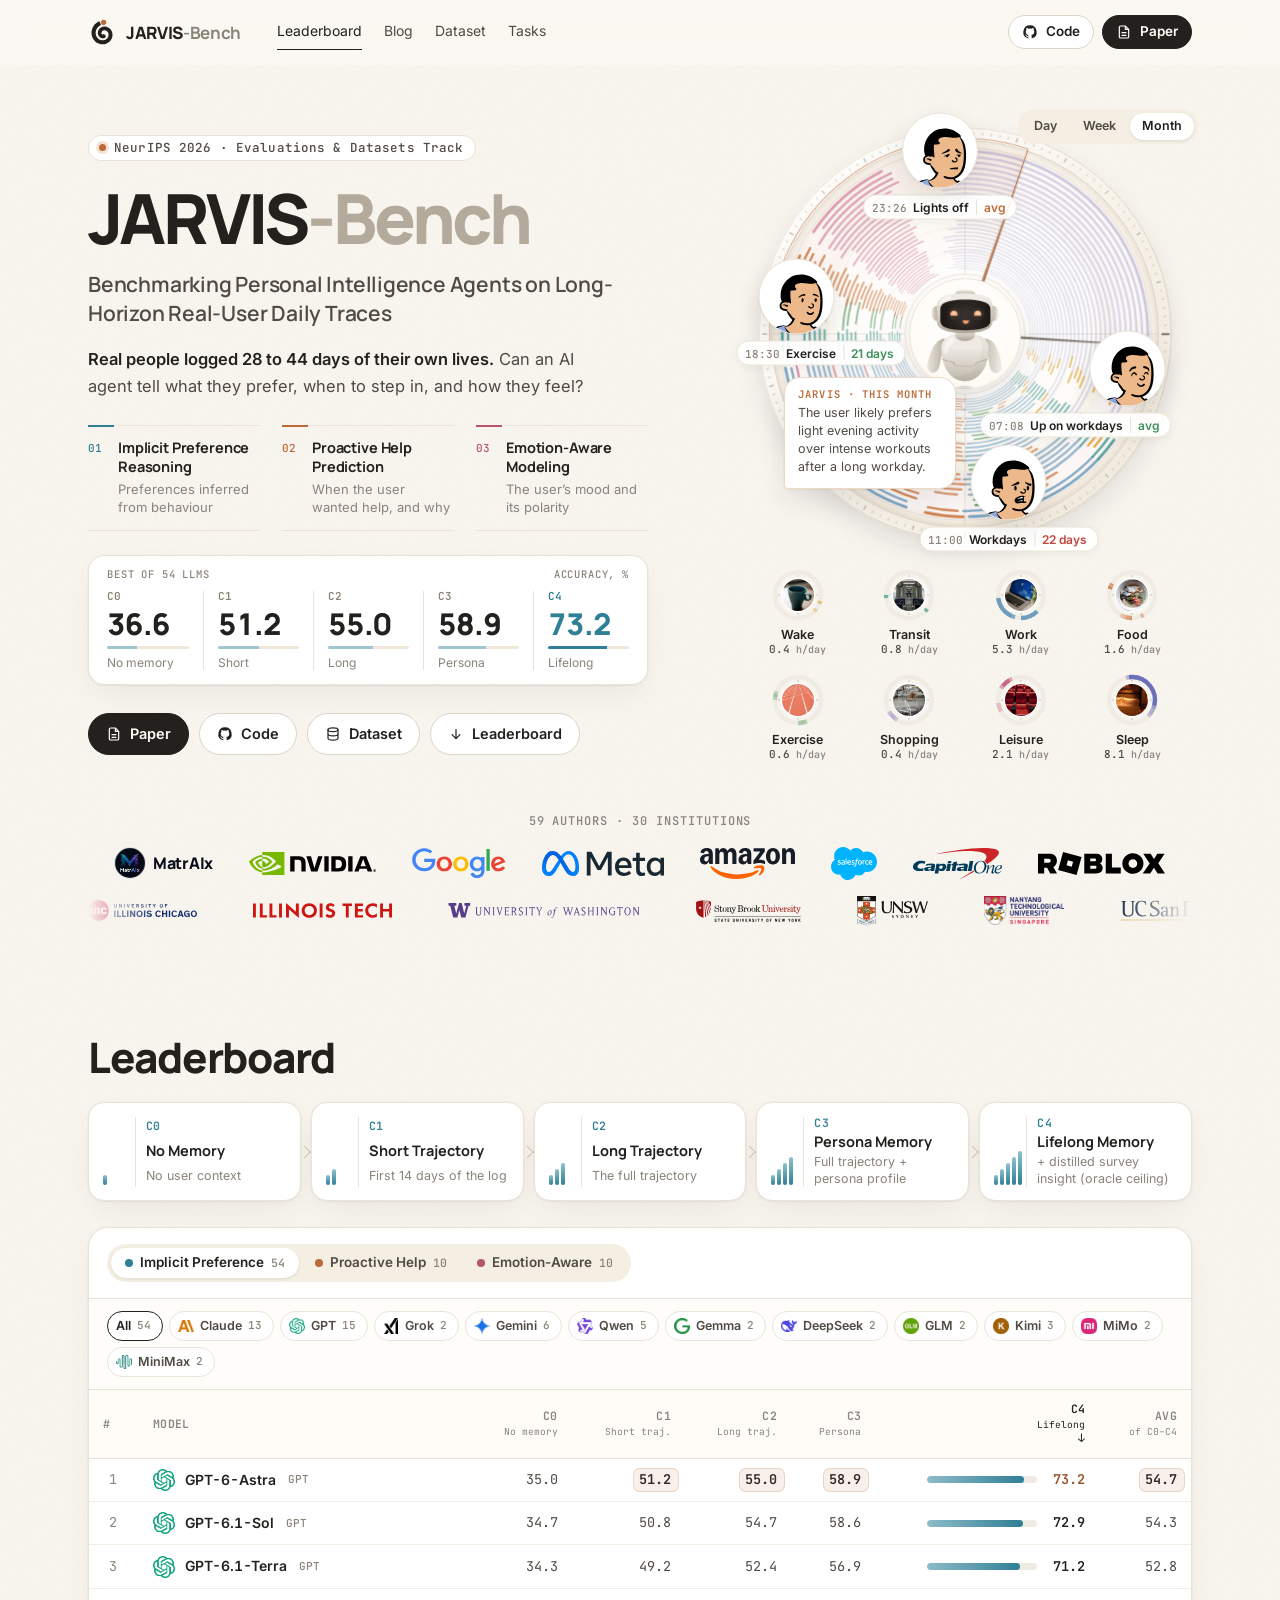
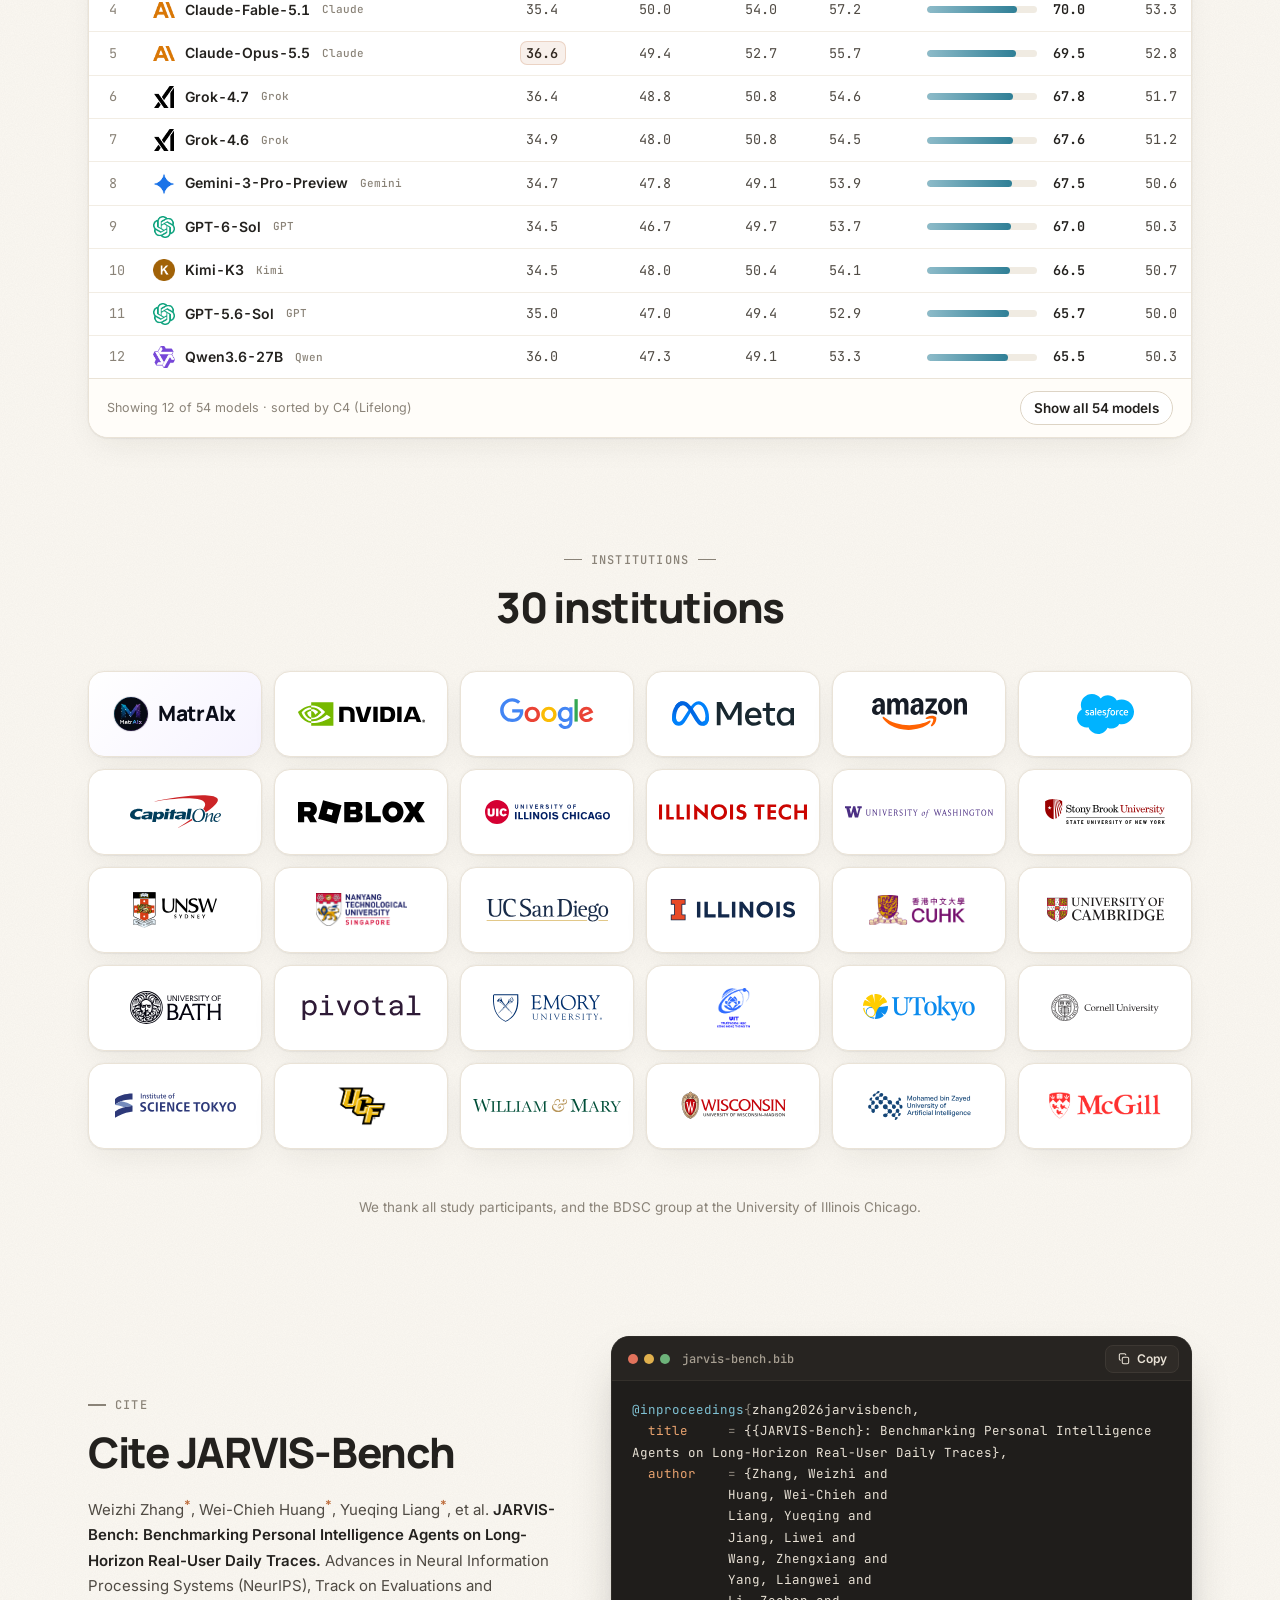
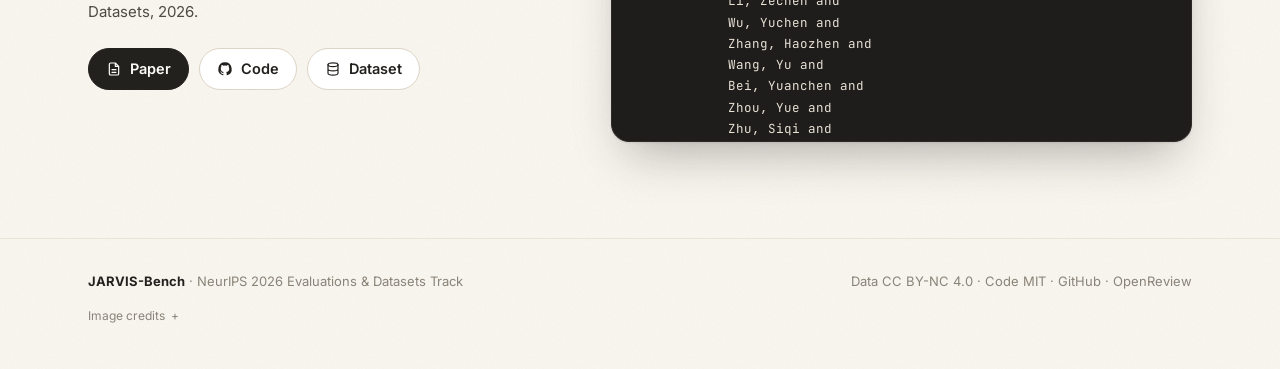
==== commit c9fd8565: "Blog page with the paper figures; industry logos first; three leaderboard tasks on home; no particip" ====
--- a/jarvis-bench/index.html
+++ b/jarvis-bench/index.html
@@ -30,6 +30,7 @@
     <a class="brand" href="index.html"><img src="assets/mark-sm.svg" alt=""><span>JARVIS<span class="b2">-Bench</span></span></a>
     <nav class="nav-links">
       <a href="index.html#leaderboard" class="active">Leaderboard</a>
+      <a href="blog.html">Blog</a>
       <a href="dataset.html">Dataset</a>
       <a href="tasks.html">Tasks</a>
     </nav>
@@ -48,12 +49,11 @@
       <span class="pill"><span class="dot"></span>NeurIPS 2026 · Evaluations &amp; Datasets Track</span>
       <h1>JARVIS<span class="light">-Bench</span></h1>
       <p class="subtitle">Benchmarking Personal Intelligence Agents on Long-Horizon Real-User Daily Traces</p>
-      <p class="lead"><strong>42 people logged 28 to 44 days of their own lives.</strong> Can an AI agent tell what they prefer, when to step in, and how they feel?</p>
-      <nav class="hero-tasks" aria-label="The four tasks">
+      <p class="lead"><strong>Real people logged 28 to 44 days of their own lives.</strong> Can an AI agent tell what they prefer, when to step in, and how they feel?</p>
+      <nav class="hero-tasks" aria-label="The leaderboard tasks">
         <a href="tasks.html#implicit-preference" style="--c:var(--ipr)"><span class="n">01</span><b>Implicit Preference Reasoning</b><span class="d">Preferences inferred from behaviour</span></a>
         <a href="tasks.html#proactive-help" style="--c:var(--pro)"><span class="n">02</span><b>Proactive Help Prediction</b><span class="d">When the user wanted help, and why</span></a>
         <a href="tasks.html#emotion-aware" style="--c:var(--emo)"><span class="n">03</span><b>Emotion-Aware Modeling</b><span class="d">The user&rsquo;s mood and its polarity</span></a>
-        <a href="tasks.html#cross-domain" style="--c:var(--cdt)"><span class="n">04</span><b>Cross-Domain Transfer</b><span class="d">One domain removed, or kept alone</span></a>
       </nav>
       <!-- best Implicit Preference accuracy among the 54 models per memory level (assets/data.js, Appendix D); app.js refreshes these from JB_DATA -->
       <div class="hero-ladder" id="hero-ladder" role="group" aria-label="Best accuracy among 54 LLMs at each memory level, in percent">
@@ -166,7 +166,7 @@
     </div>
   </div>
   <div class="hero-band">
-    <div class="container"><div class="label">59 authors · 30 institutions</div><div class="logos" id="hero-logos"></div></div>
+    <div class="container"><div class="label">59 authors · 30 institutions</div><div class="industry" id="hero-industry"></div><div class="logos" id="hero-logos"></div></div>
   </div>
 </section>
 
--- a/jarvis-bench/assets/style.css
+++ b/jarvis-bench/assets/style.css
@@ -558,3 +558,16 @@
 .hero-band .marquee { max-width: none; -webkit-mask-image: linear-gradient(90deg, transparent, #000 6%, #000 94%, transparent); mask-image: linear-gradient(90deg, transparent, #000 6%, #000 94%, transparent); }  /* runs inside the content width, like the sections above and below */
 .hero-band .marquee .set { gap: 56px; padding-right: 56px; }
 @media (max-width: 620px) { .hero-band { margin-top: 34px; } .hero-band .marquee .set { gap: 36px; padding-right: 36px; } }
+
+/* hero: the three leaderboard tasks in one row (Cross-Domain Transfer lives on the Tasks page) */
+.hero-tasks { grid-template-columns: repeat(3, minmax(0, 1fr)); column-gap: 22px; }
+.hero-tasks a { border-bottom: 1px solid var(--line); }
+@media (max-width: 620px) { .hero-tasks { grid-template-columns: 1fr; } }
+
+/* institutions band: industry first, static and larger; the universities scroll underneath */
+.hero-band .industry { display: flex; flex-wrap: nowrap; justify-content: center; align-items: center; gap: 18px 36px; margin: 20px 0 6px; }
+.hero-band .industry .logo-img { height: auto; }
+.hero-band .industry .mx b { font-size: 16px; }
+.hero-band .industry + .logos { margin-top: 16px; opacity: .92; }
+@media (max-width: 1180px) { .hero-band .industry { display: grid; grid-template-columns: repeat(4, auto); justify-content: center; justify-items: center; gap: 16px 40px; } .hero-band .industry .logo-img { max-width: 100%; } }
+@media (max-width: 620px) { .hero-band .industry { grid-template-columns: repeat(4, minmax(0, 1fr)); gap: 14px 14px; } .hero-band .industry .mx b { display: none; } }
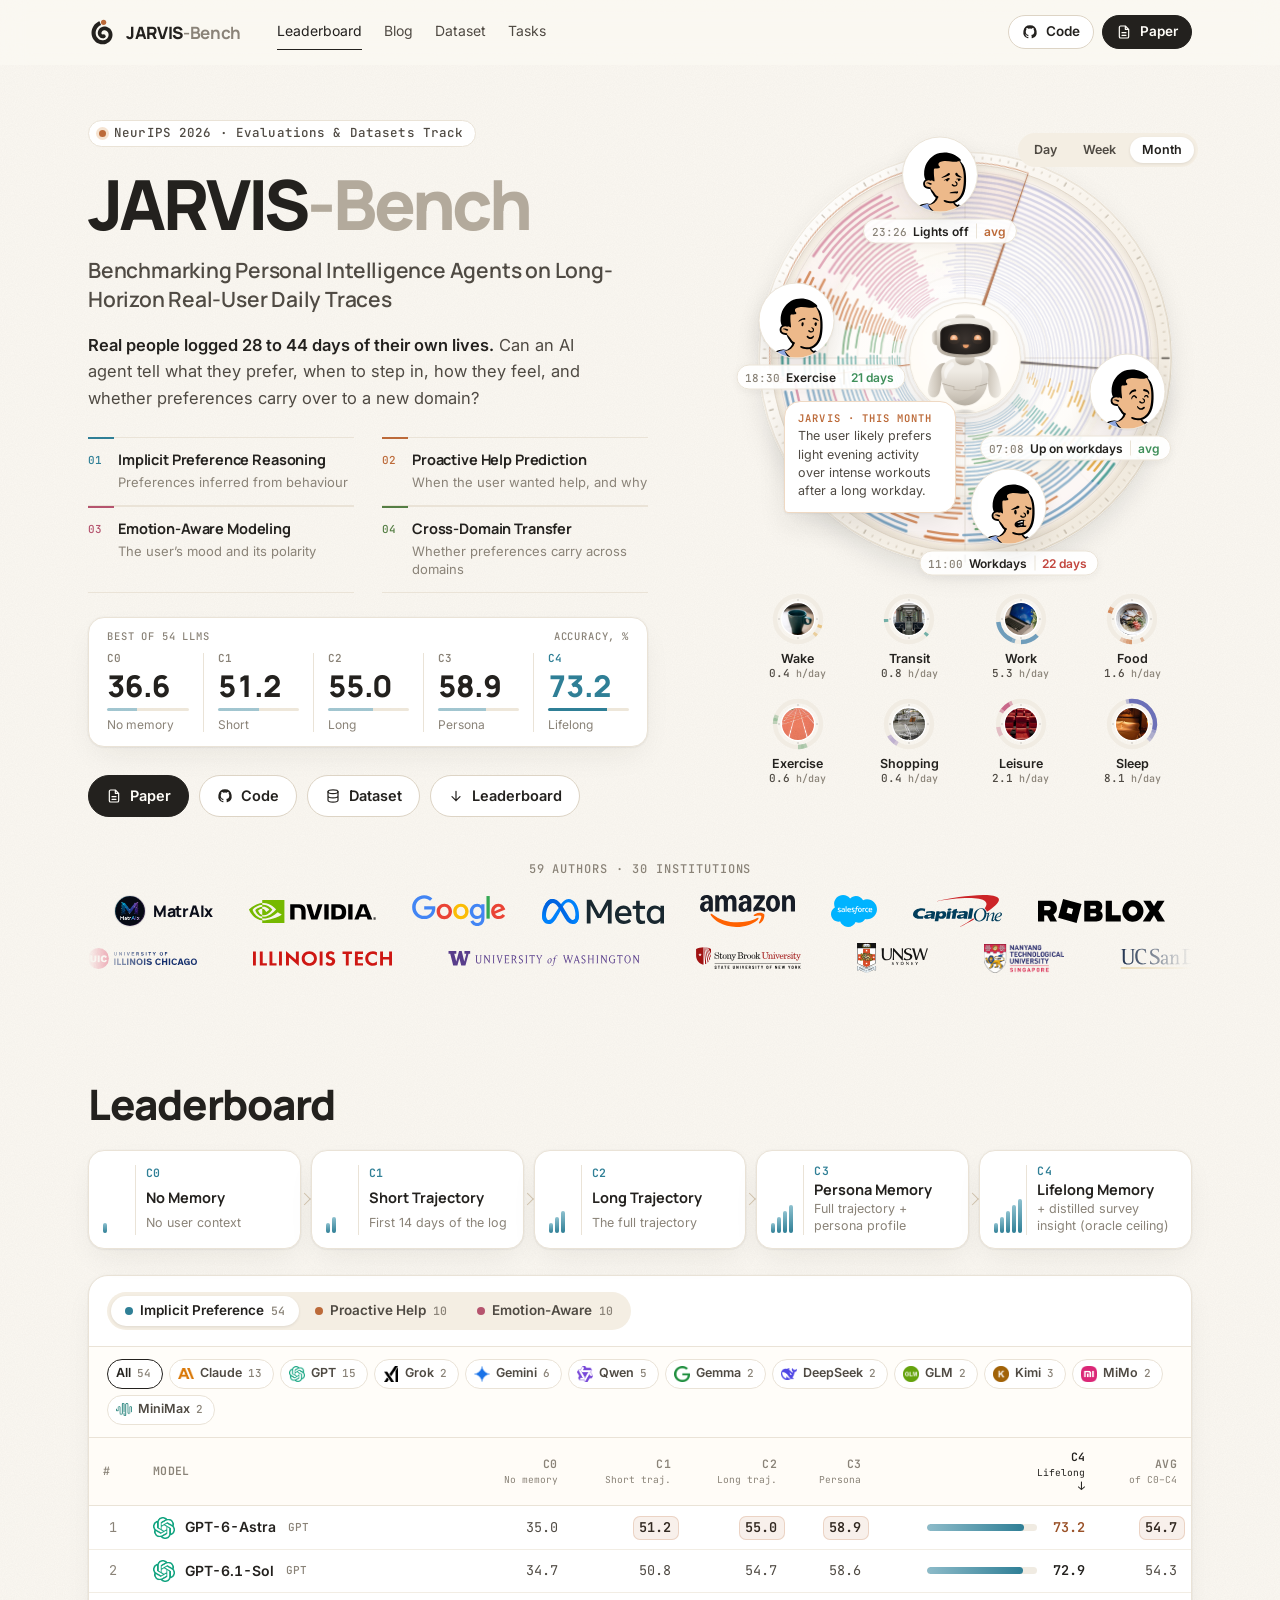
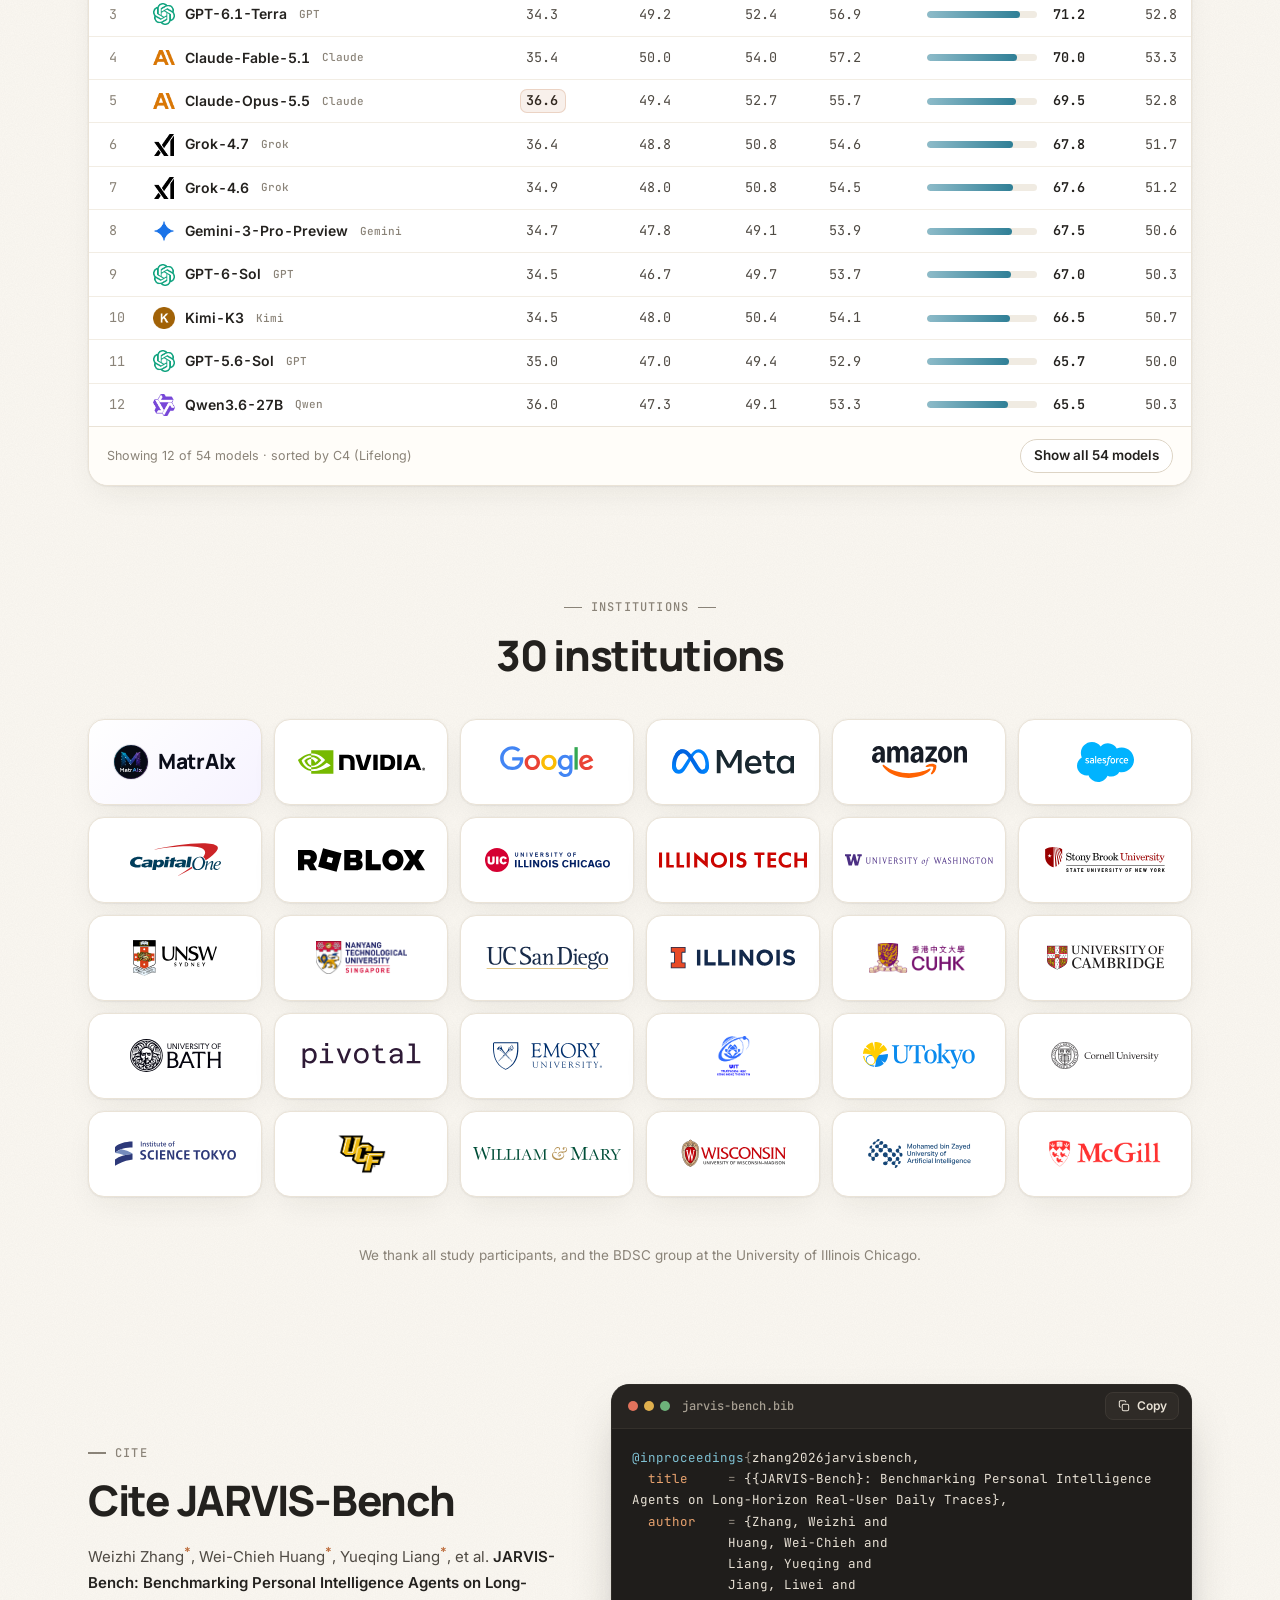
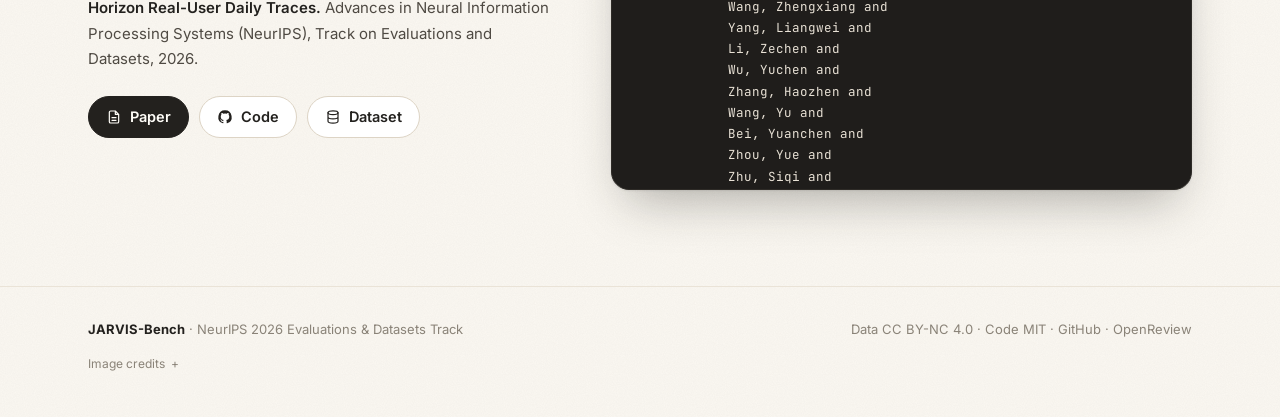
==== commit f0382097: "Add Cross-Domain Transfer to homepage task overview" ====
--- a/jarvis-bench/index.html
+++ b/jarvis-bench/index.html
@@ -49,11 +49,12 @@
       <span class="pill"><span class="dot"></span>NeurIPS 2026 · Evaluations &amp; Datasets Track</span>
       <h1>JARVIS<span class="light">-Bench</span></h1>
       <p class="subtitle">Benchmarking Personal Intelligence Agents on Long-Horizon Real-User Daily Traces</p>
-      <p class="lead"><strong>Real people logged 28 to 44 days of their own lives.</strong> Can an AI agent tell what they prefer, when to step in, and how they feel?</p>
-      <nav class="hero-tasks" aria-label="The leaderboard tasks">
+      <p class="lead"><strong>Real people logged 28 to 44 days of their own lives.</strong> Can an AI agent tell what they prefer, when to step in, how they feel, and whether preferences carry over to a new domain?</p>
+      <nav class="hero-tasks" aria-label="The four benchmark tasks">
         <a href="tasks.html#implicit-preference" style="--c:var(--ipr)"><span class="n">01</span><b>Implicit Preference Reasoning</b><span class="d">Preferences inferred from behaviour</span></a>
         <a href="tasks.html#proactive-help" style="--c:var(--pro)"><span class="n">02</span><b>Proactive Help Prediction</b><span class="d">When the user wanted help, and why</span></a>
         <a href="tasks.html#emotion-aware" style="--c:var(--emo)"><span class="n">03</span><b>Emotion-Aware Modeling</b><span class="d">The user&rsquo;s mood and its polarity</span></a>
+        <a href="tasks.html#cross-domain" style="--c:var(--cdt)"><span class="n">04</span><b>Cross-Domain Transfer</b><span class="d">Whether preferences carry across domains</span></a>
       </nav>
       <!-- best Implicit Preference accuracy among the 54 models per memory level (assets/data.js, Appendix D); app.js refreshes these from JB_DATA -->
       <div class="hero-ladder" id="hero-ladder" role="group" aria-label="Best accuracy among 54 LLMs at each memory level, in percent">
--- a/jarvis-bench/assets/style.css
+++ b/jarvis-bench/assets/style.css
@@ -559,8 +559,7 @@
 .hero-band .marquee .set { gap: 56px; padding-right: 56px; }
 @media (max-width: 620px) { .hero-band { margin-top: 34px; } .hero-band .marquee .set { gap: 36px; padding-right: 36px; } }
 
-/* hero: the three leaderboard tasks in one row (Cross-Domain Transfer lives on the Tasks page) */
-.hero-tasks { grid-template-columns: repeat(3, minmax(0, 1fr)); column-gap: 22px; }
+/* hero: the four benchmark tasks in a two-by-two index; stack on phones */
 .hero-tasks a { border-bottom: 1px solid var(--line); }
 @media (max-width: 620px) { .hero-tasks { grid-template-columns: 1fr; } }
 
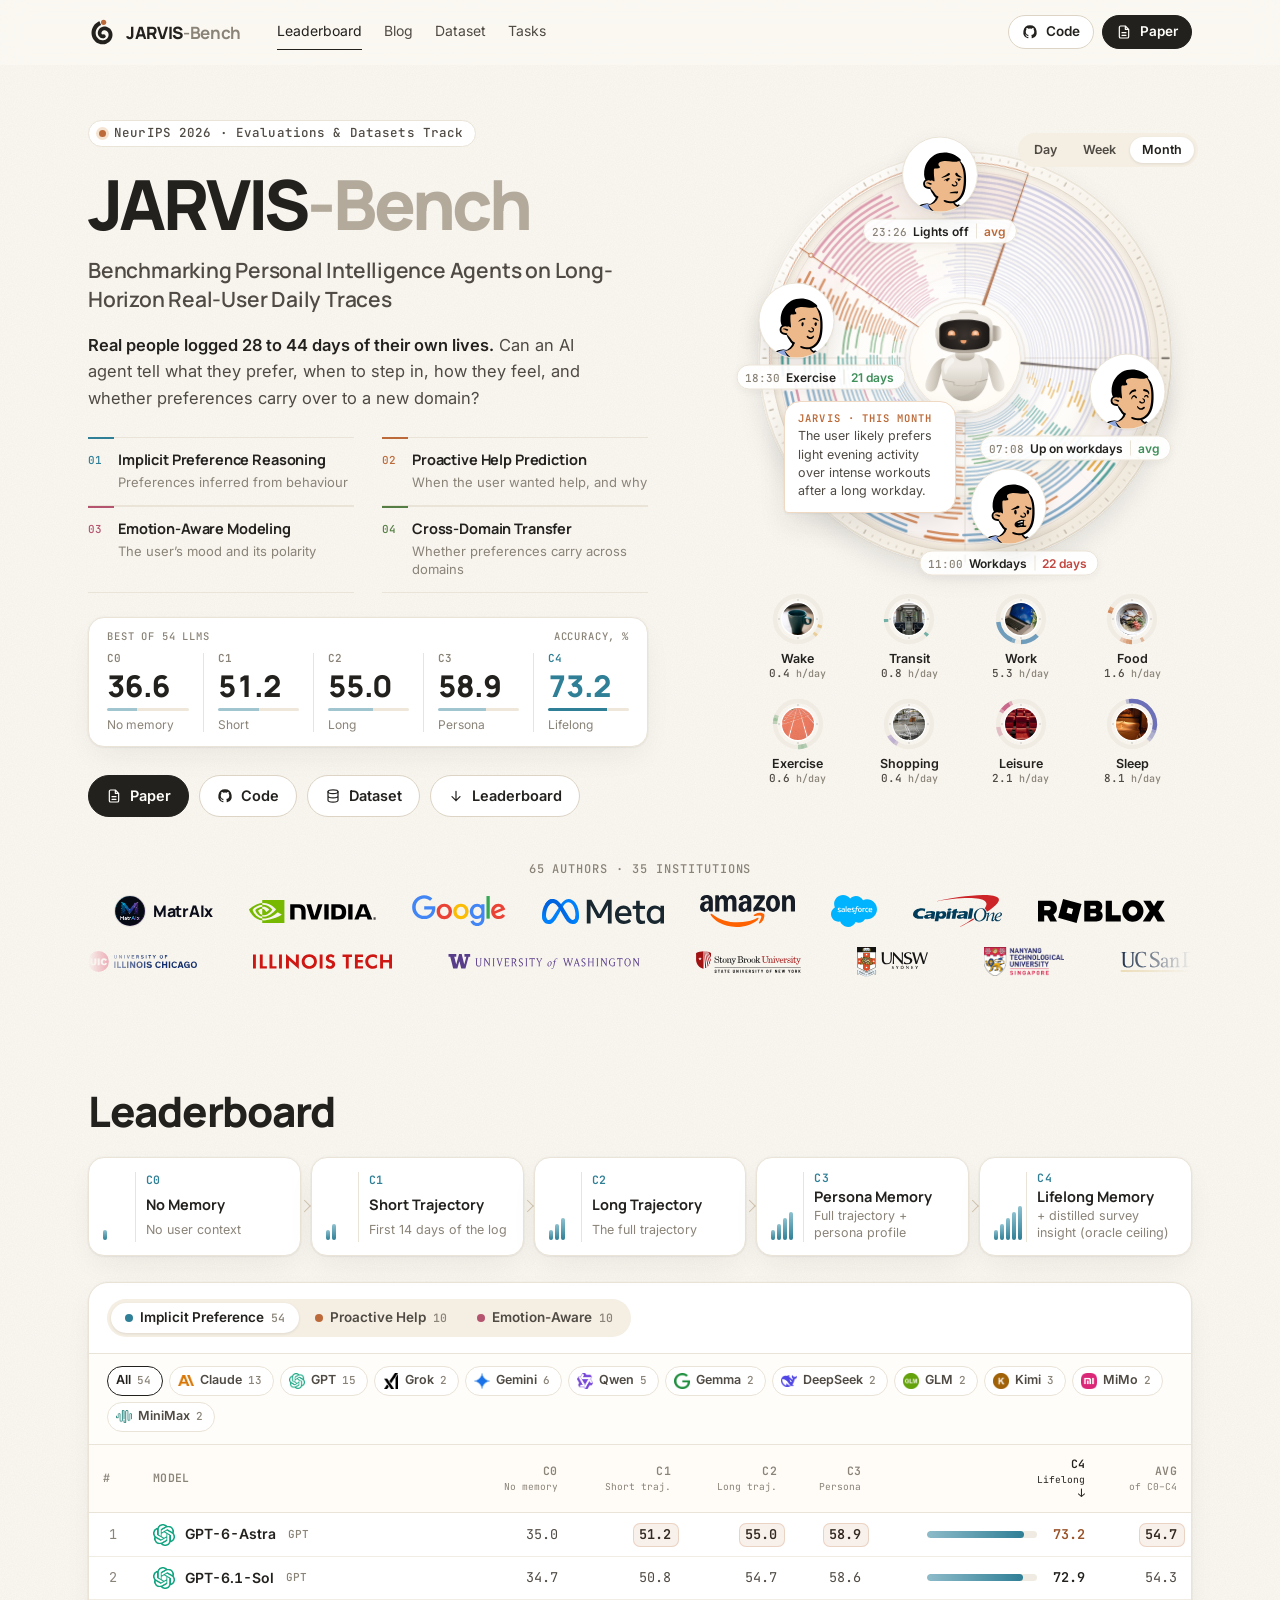
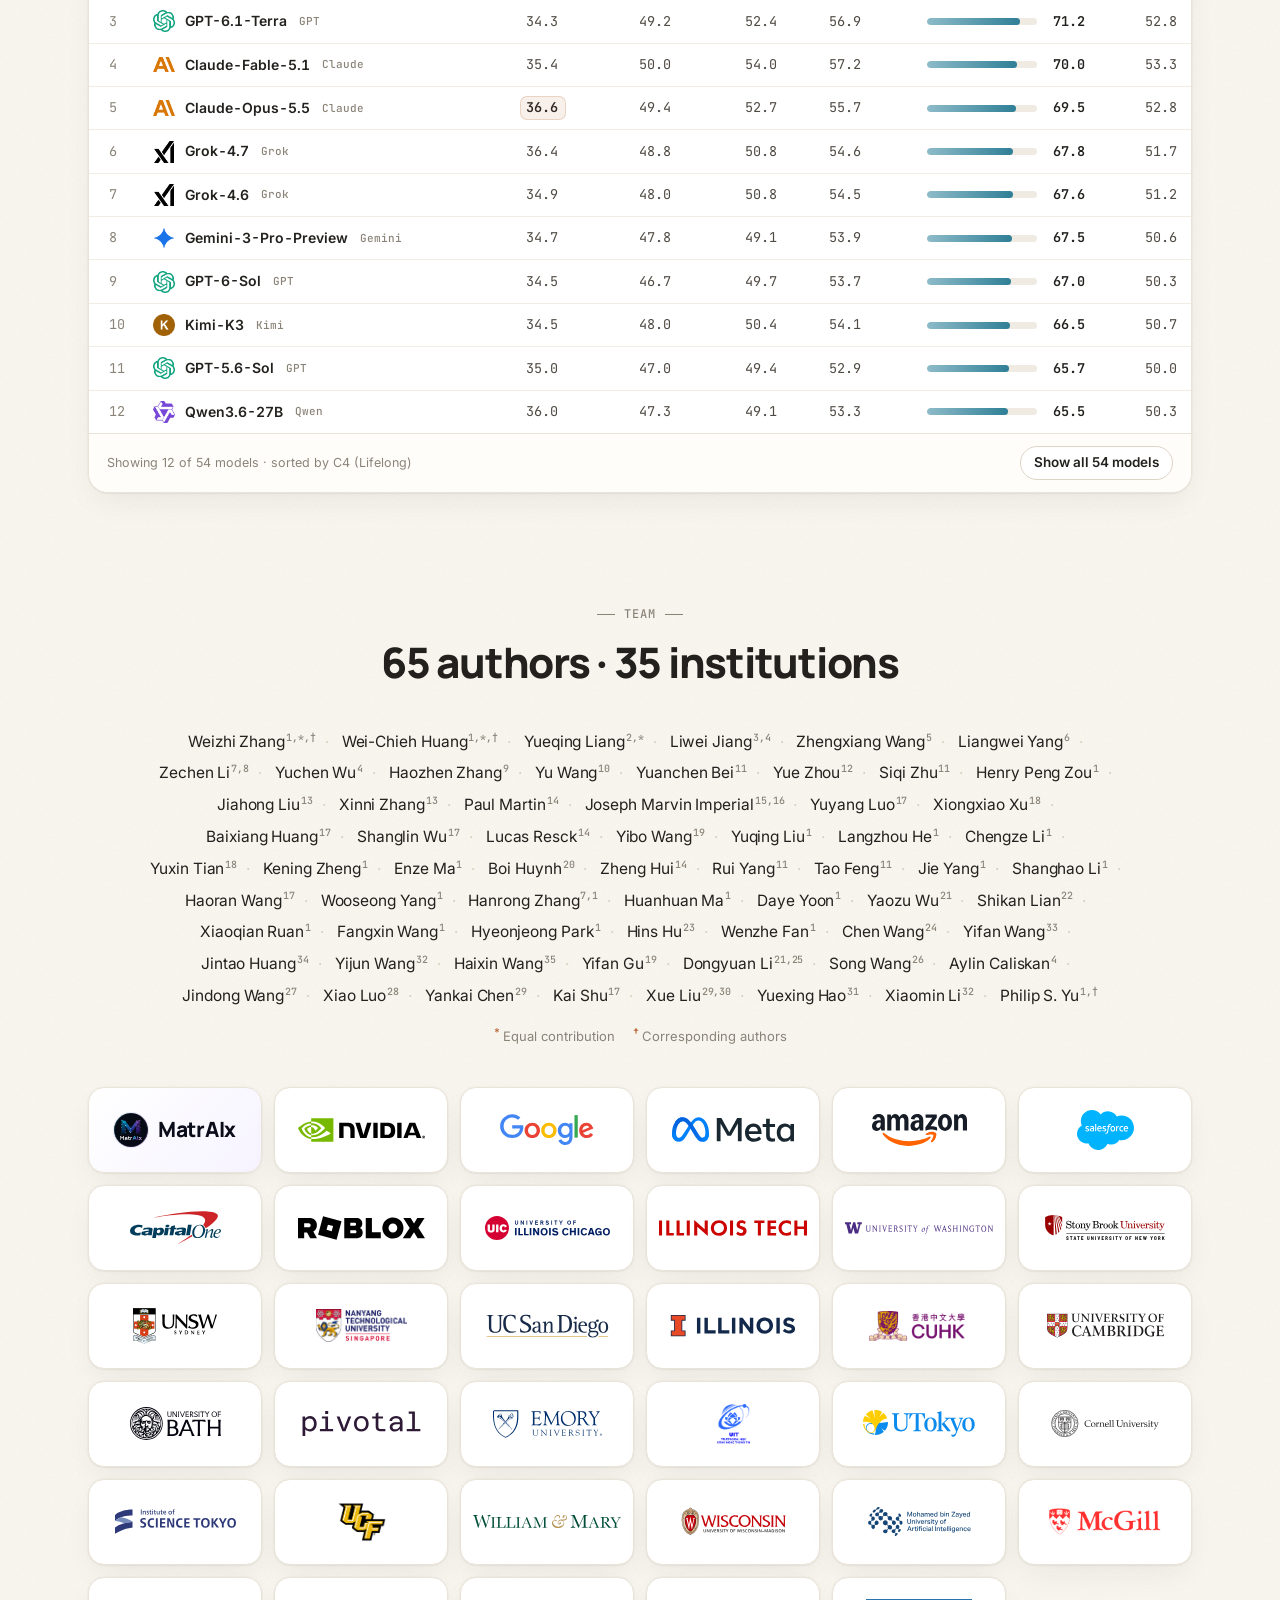
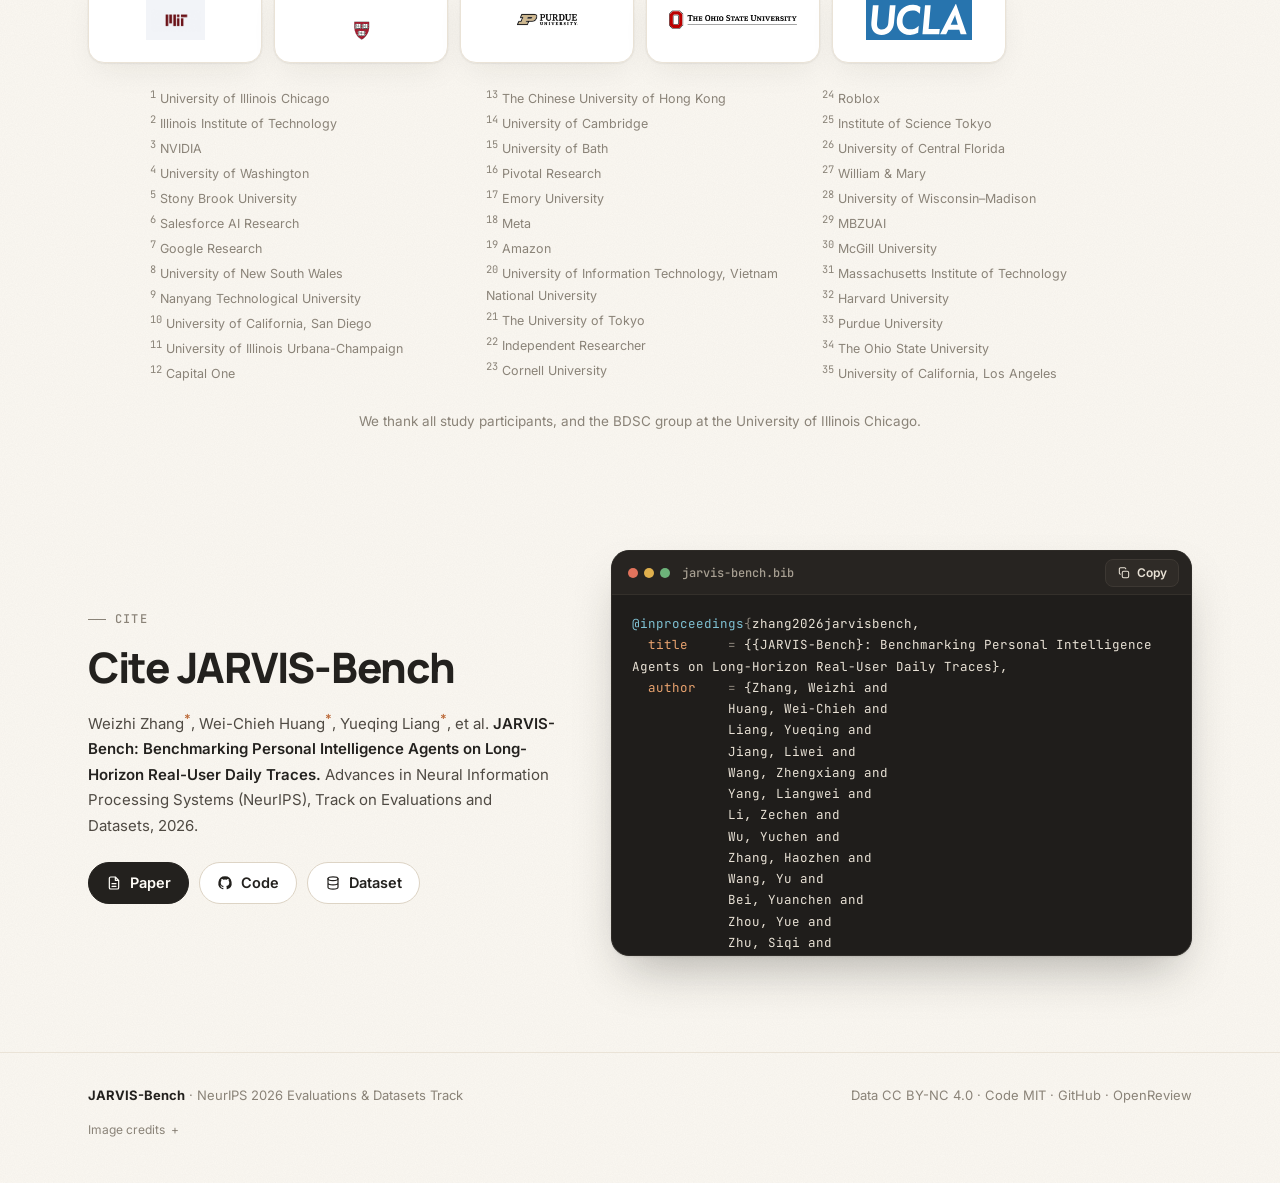
==== commit 93ed3629: "Add six authors and five institutions to JARVIS-Bench website" ====
--- a/jarvis-bench/index.html
+++ b/jarvis-bench/index.html
@@ -9,7 +9,7 @@
 <link rel="preconnect" href="https://fonts.googleapis.com">
 <link rel="preconnect" href="https://fonts.gstatic.com" crossorigin>
 <link href="https://fonts.googleapis.com/css2?family=Inter:wght@400;500;600;700&family=JetBrains+Mono:wght@400;500;600&family=Manrope:wght@500;600;700;800&display=swap" rel="stylesheet">
-<link rel="stylesheet" href="assets/style.css">
+<link rel="stylesheet" href="assets/style.css?v=authors-65">
 <link rel="stylesheet" href="assets/page-home.css">
 <link rel="stylesheet" href="assets/agent/robot.css">
 </head>
@@ -167,7 +167,7 @@
     </div>
   </div>
   <div class="hero-band">
-    <div class="container"><div class="label">59 authors · 30 institutions</div><div class="industry" id="hero-industry"></div><div class="logos" id="hero-logos"></div></div>
+    <div class="container"><div class="label">65 authors · 35 institutions</div><div class="industry" id="hero-industry"></div><div class="logos" id="hero-logos"></div></div>
   </div>
 </section>
 
@@ -202,9 +202,11 @@
 <section class="section" id="team">
   <div class="container">
     <div class="section-head center">
-      <span class="eyebrow">Institutions</span>
-      <h2>30 institutions</h2>
-    </div>
+      <span class="eyebrow">Team</span>
+      <h2>65 authors · 35 institutions</h2>
+    </div>
+    <div class="authors" id="authors"></div>
+    <div class="author-notes"><span><sup>*</sup>Equal contribution</span><span><sup>†</sup>Corresponding authors</span></div>
     <div class="wall" id="wall"></div>
     <div class="affils open" id="affils"></div>
     <p class="thanks">We thank all study participants, and the BDSC group at the University of Illinois Chicago.</p>
@@ -242,8 +244,8 @@
 
 <div class="lightbox" id="lightbox"><div><img alt=""><div class="cap"></div></div></div>
 
-<script src="assets/data.js"></script>
-<script src="assets/logos.js"></script>
+<script src="assets/data.js?v=authors-65"></script>
+<script src="assets/logos.js?v=authors-65"></script>
 <script src="assets/app.js"></script>
 <script src="assets/page-home.js"></script>
 <script src="assets/agent/lottie_light.min.js"></script>
--- a/jarvis-bench/assets/style.css
+++ b/jarvis-bench/assets/style.css
@@ -570,3 +570,6 @@
 .hero-band .industry + .logos { margin-top: 16px; opacity: .92; }
 @media (max-width: 1180px) { .hero-band .industry { display: grid; grid-template-columns: repeat(4, auto); justify-content: center; justify-items: center; gap: 16px 40px; } .hero-band .industry .logo-img { max-width: 100%; } }
 @media (max-width: 620px) { .hero-band .industry { grid-template-columns: repeat(4, minmax(0, 1fr)); gap: 14px 14px; } .hero-band .industry .mx b { display: none; } }
+
+/* The official UCLA white mark remains on a blue background. */
+.logo-img[src$="/ucla.svg"] { background: #2774AE; padding: 5px; box-sizing: content-box; }
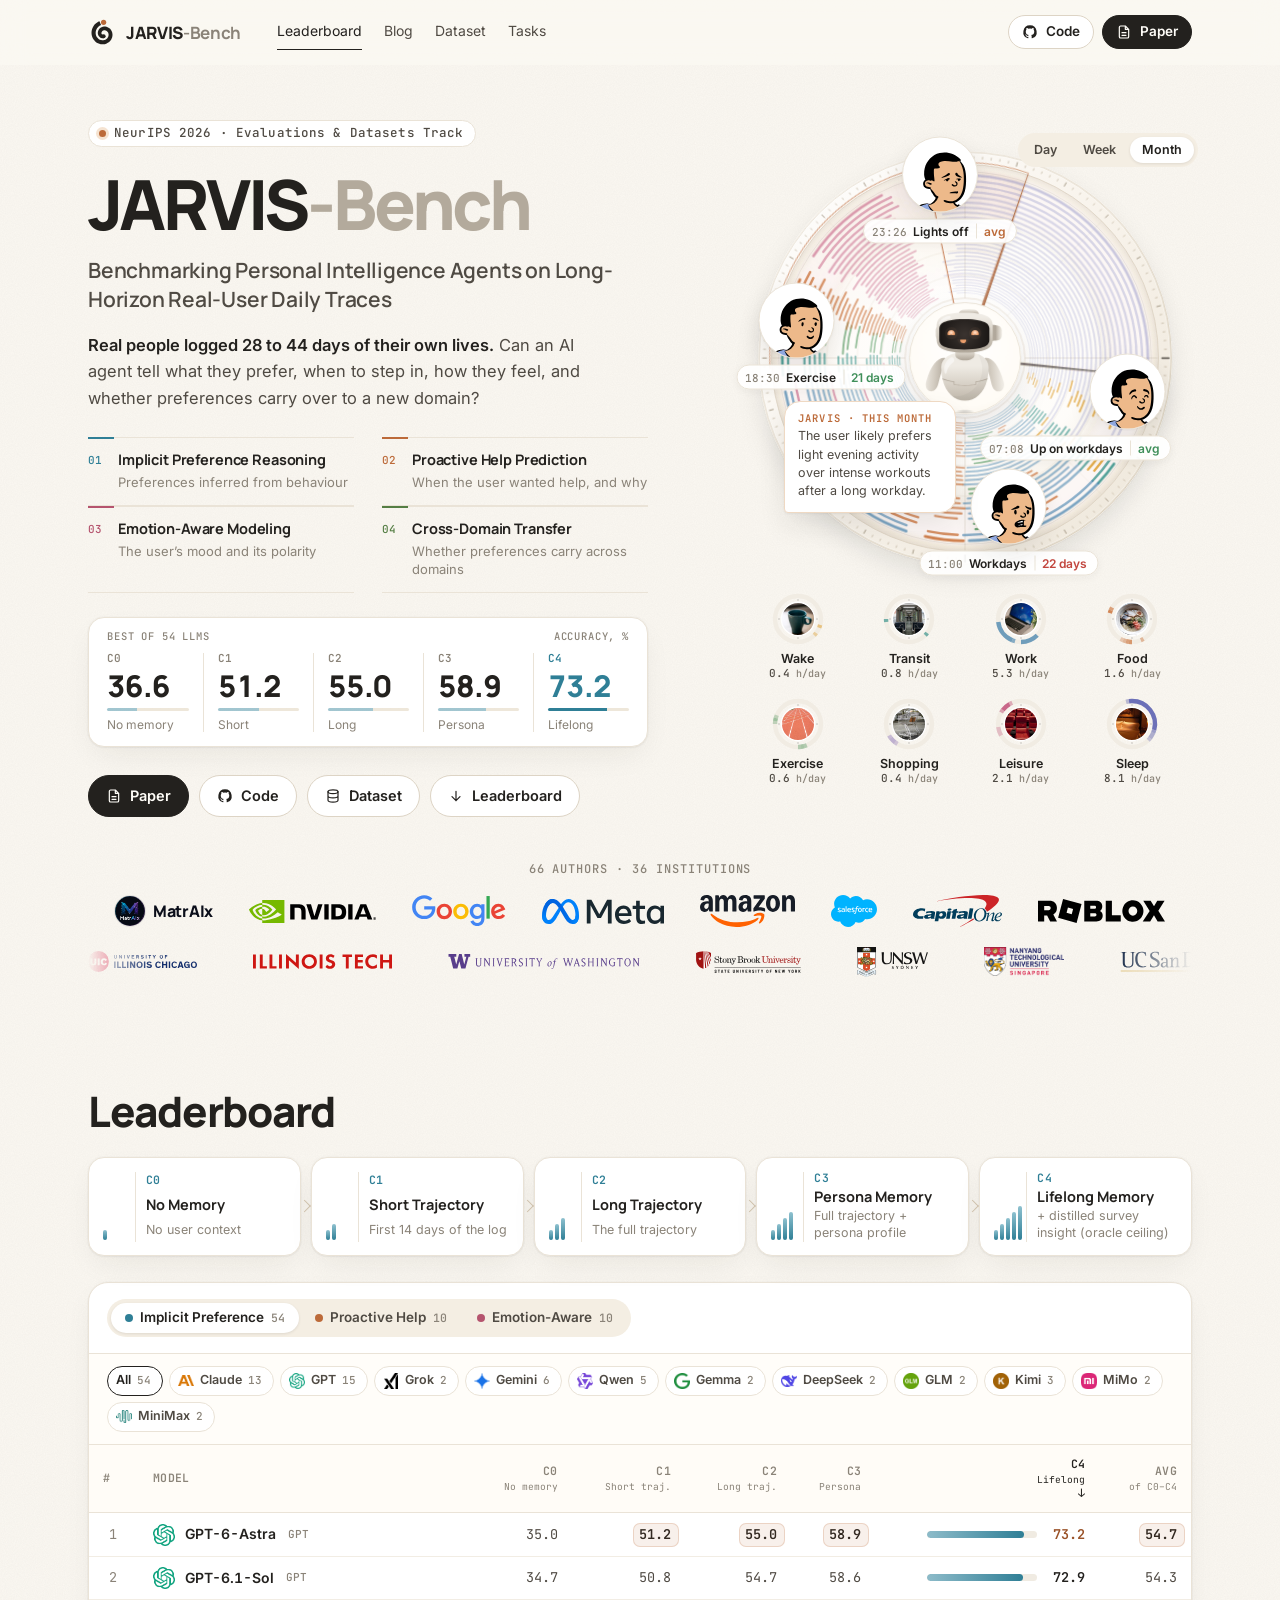
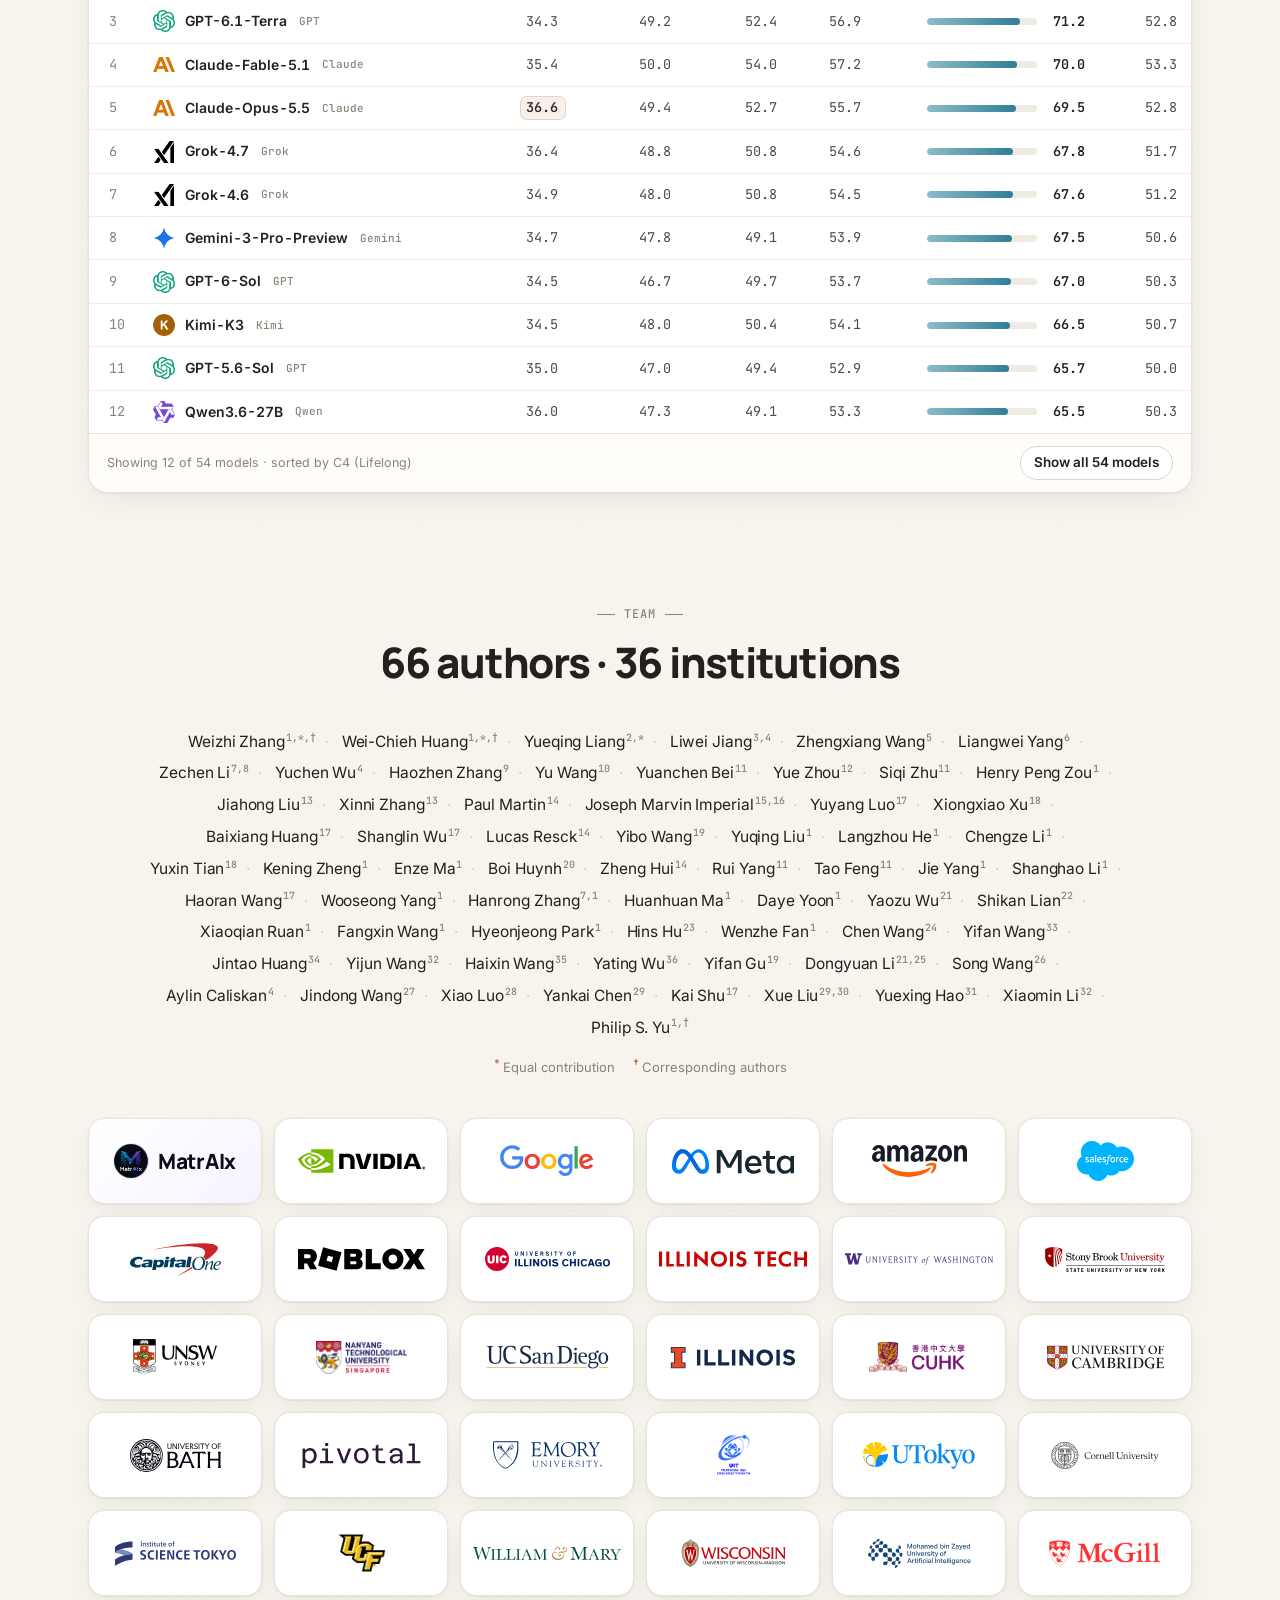
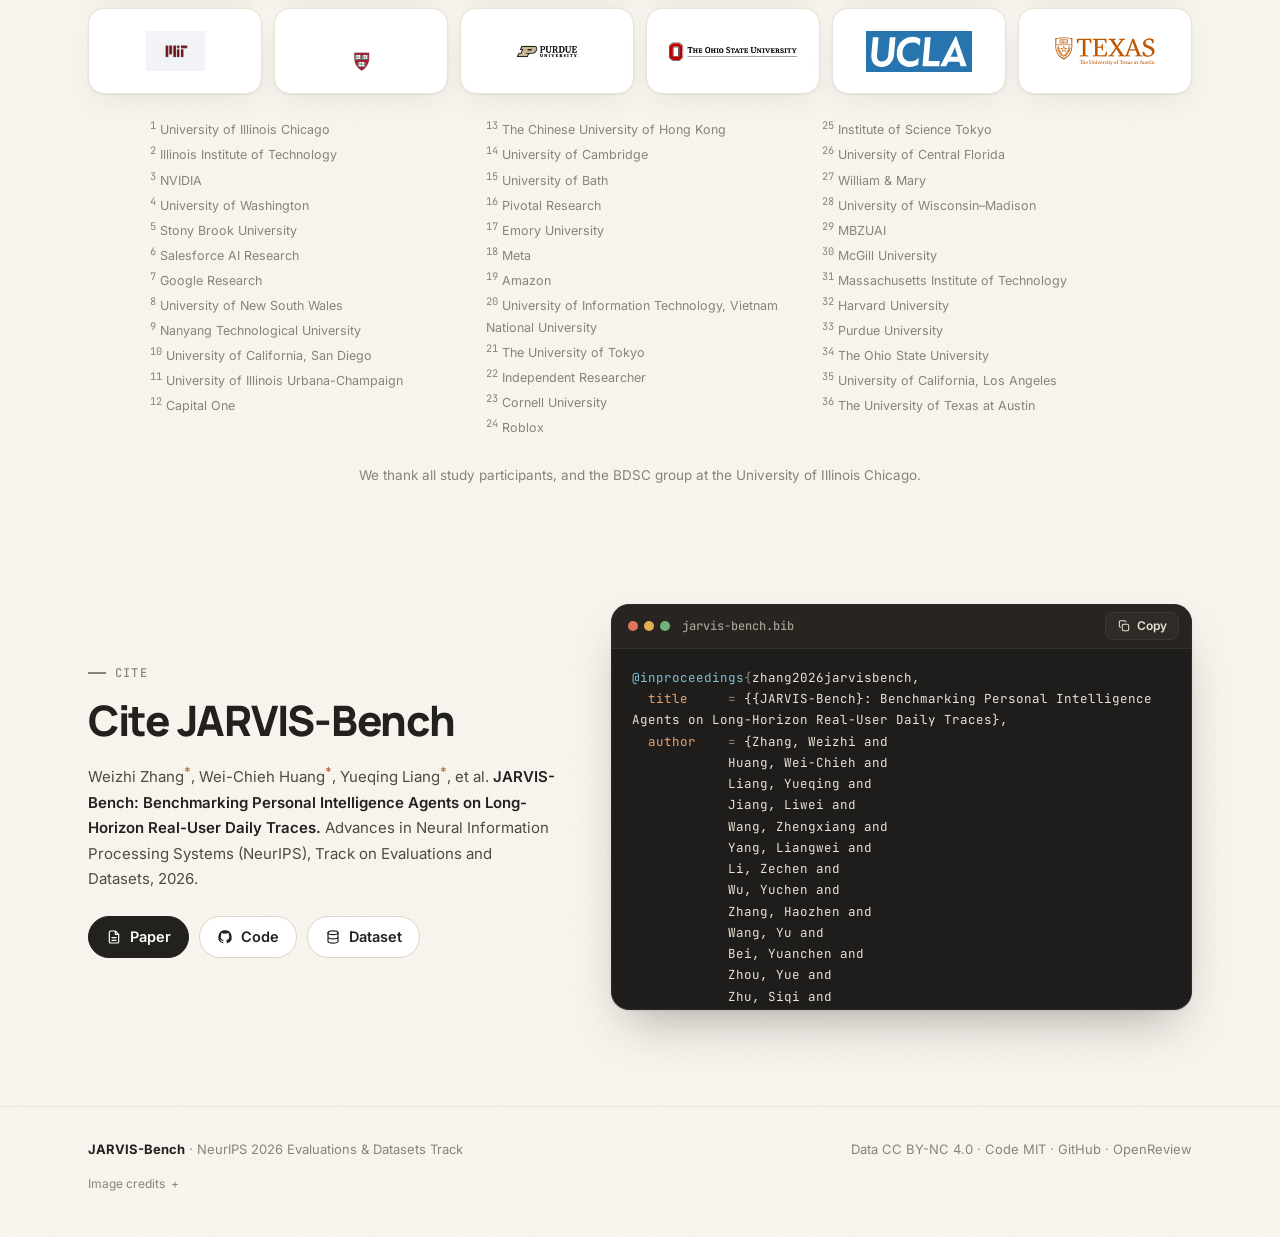
==== commit 6b9d7247: "Add Yating Wu with UT Austin affiliation and homepage link" ====
--- a/jarvis-bench/index.html
+++ b/jarvis-bench/index.html
@@ -9,7 +9,7 @@
 <link rel="preconnect" href="https://fonts.googleapis.com">
 <link rel="preconnect" href="https://fonts.gstatic.com" crossorigin>
 <link href="https://fonts.googleapis.com/css2?family=Inter:wght@400;500;600;700&family=JetBrains+Mono:wght@400;500;600&family=Manrope:wght@500;600;700;800&display=swap" rel="stylesheet">
-<link rel="stylesheet" href="assets/style.css?v=authors-65">
+<link rel="stylesheet" href="assets/style.css?v=authors-66">
 <link rel="stylesheet" href="assets/page-home.css">
 <link rel="stylesheet" href="assets/agent/robot.css">
 </head>
@@ -167,7 +167,7 @@
     </div>
   </div>
   <div class="hero-band">
-    <div class="container"><div class="label">65 authors · 35 institutions</div><div class="industry" id="hero-industry"></div><div class="logos" id="hero-logos"></div></div>
+    <div class="container"><div class="label">66 authors · 36 institutions</div><div class="industry" id="hero-industry"></div><div class="logos" id="hero-logos"></div></div>
   </div>
 </section>
 
@@ -203,7 +203,7 @@
   <div class="container">
     <div class="section-head center">
       <span class="eyebrow">Team</span>
-      <h2>65 authors · 35 institutions</h2>
+      <h2>66 authors · 36 institutions</h2>
     </div>
     <div class="authors" id="authors"></div>
     <div class="author-notes"><span><sup>*</sup>Equal contribution</span><span><sup>†</sup>Corresponding authors</span></div>
@@ -244,9 +244,9 @@
 
 <div class="lightbox" id="lightbox"><div><img alt=""><div class="cap"></div></div></div>
 
-<script src="assets/data.js?v=authors-65"></script>
-<script src="assets/logos.js?v=authors-65"></script>
-<script src="assets/app.js"></script>
+<script src="assets/data.js?v=authors-66"></script>
+<script src="assets/logos.js?v=authors-66"></script>
+<script src="assets/app.js?v=authors-66"></script>
 <script src="assets/page-home.js"></script>
 <script src="assets/agent/lottie_light.min.js"></script>
 <script src="assets/agent/robot-data.js"></script>
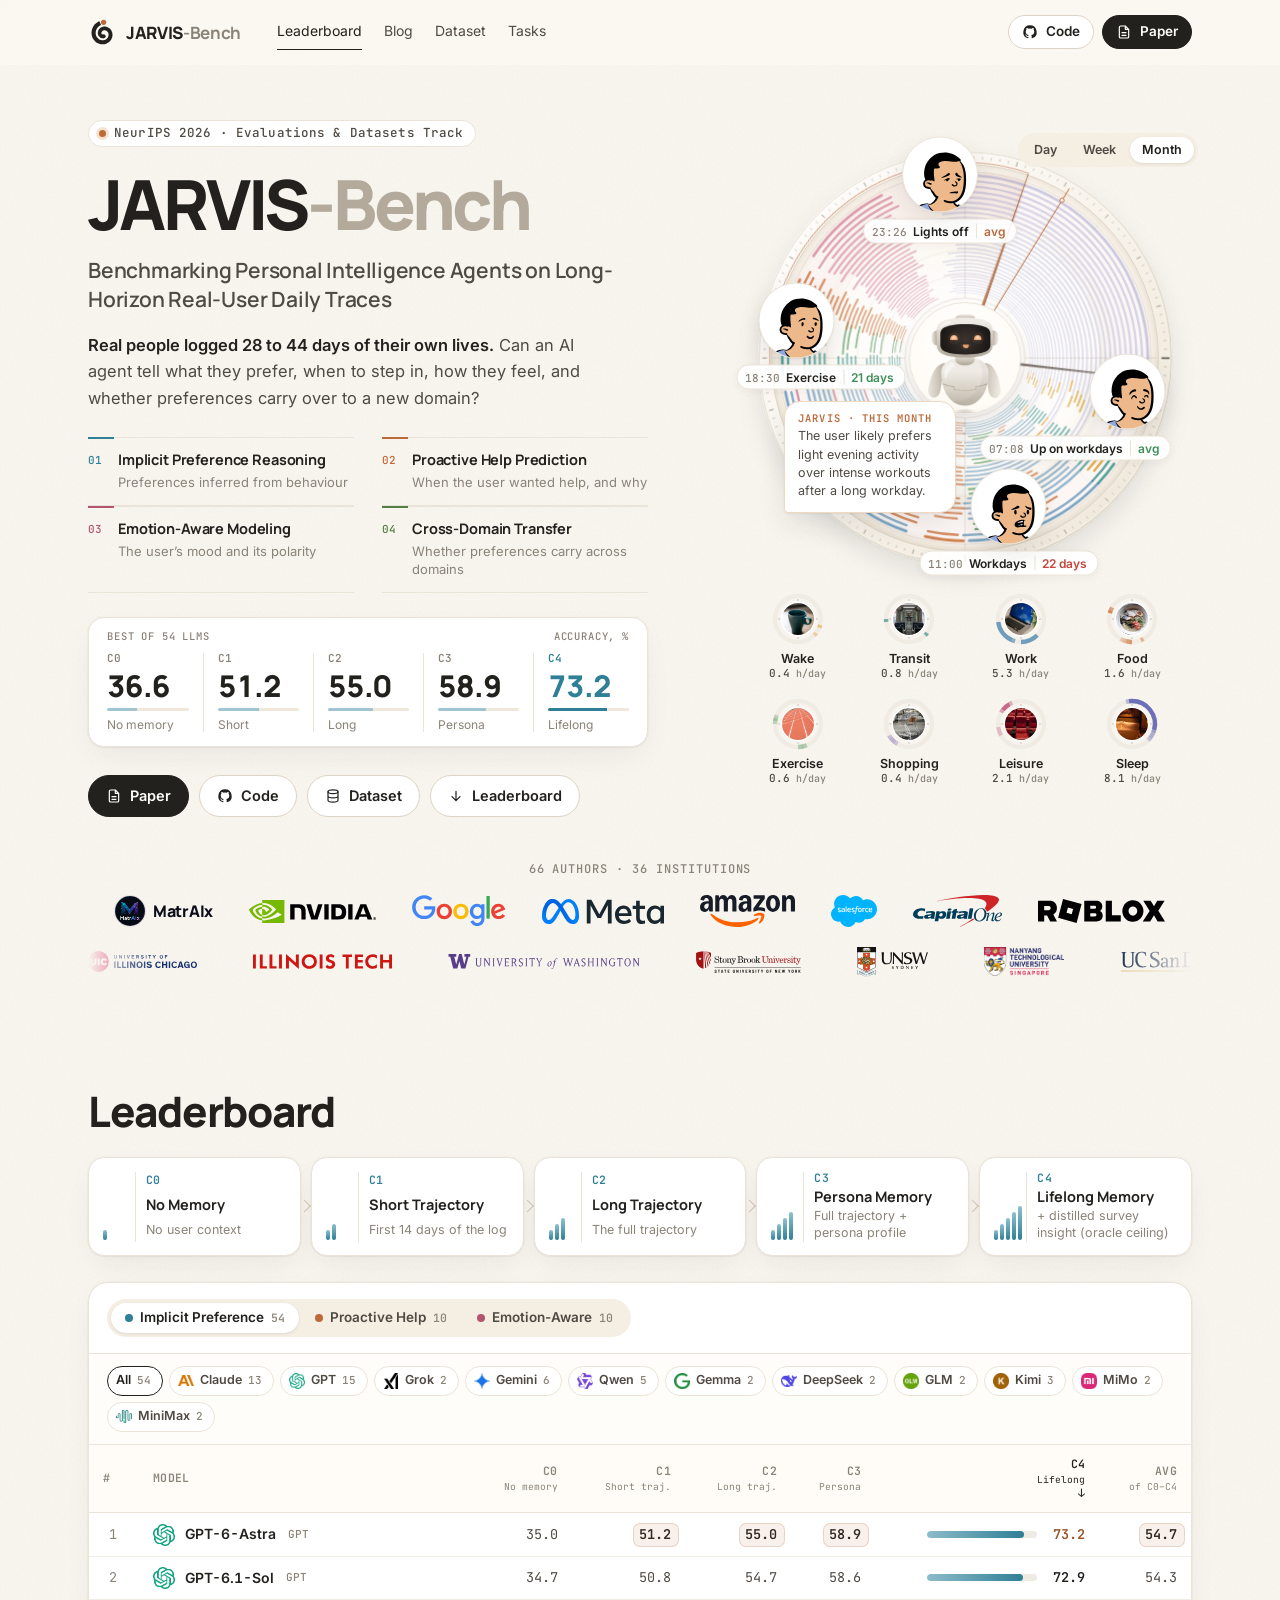
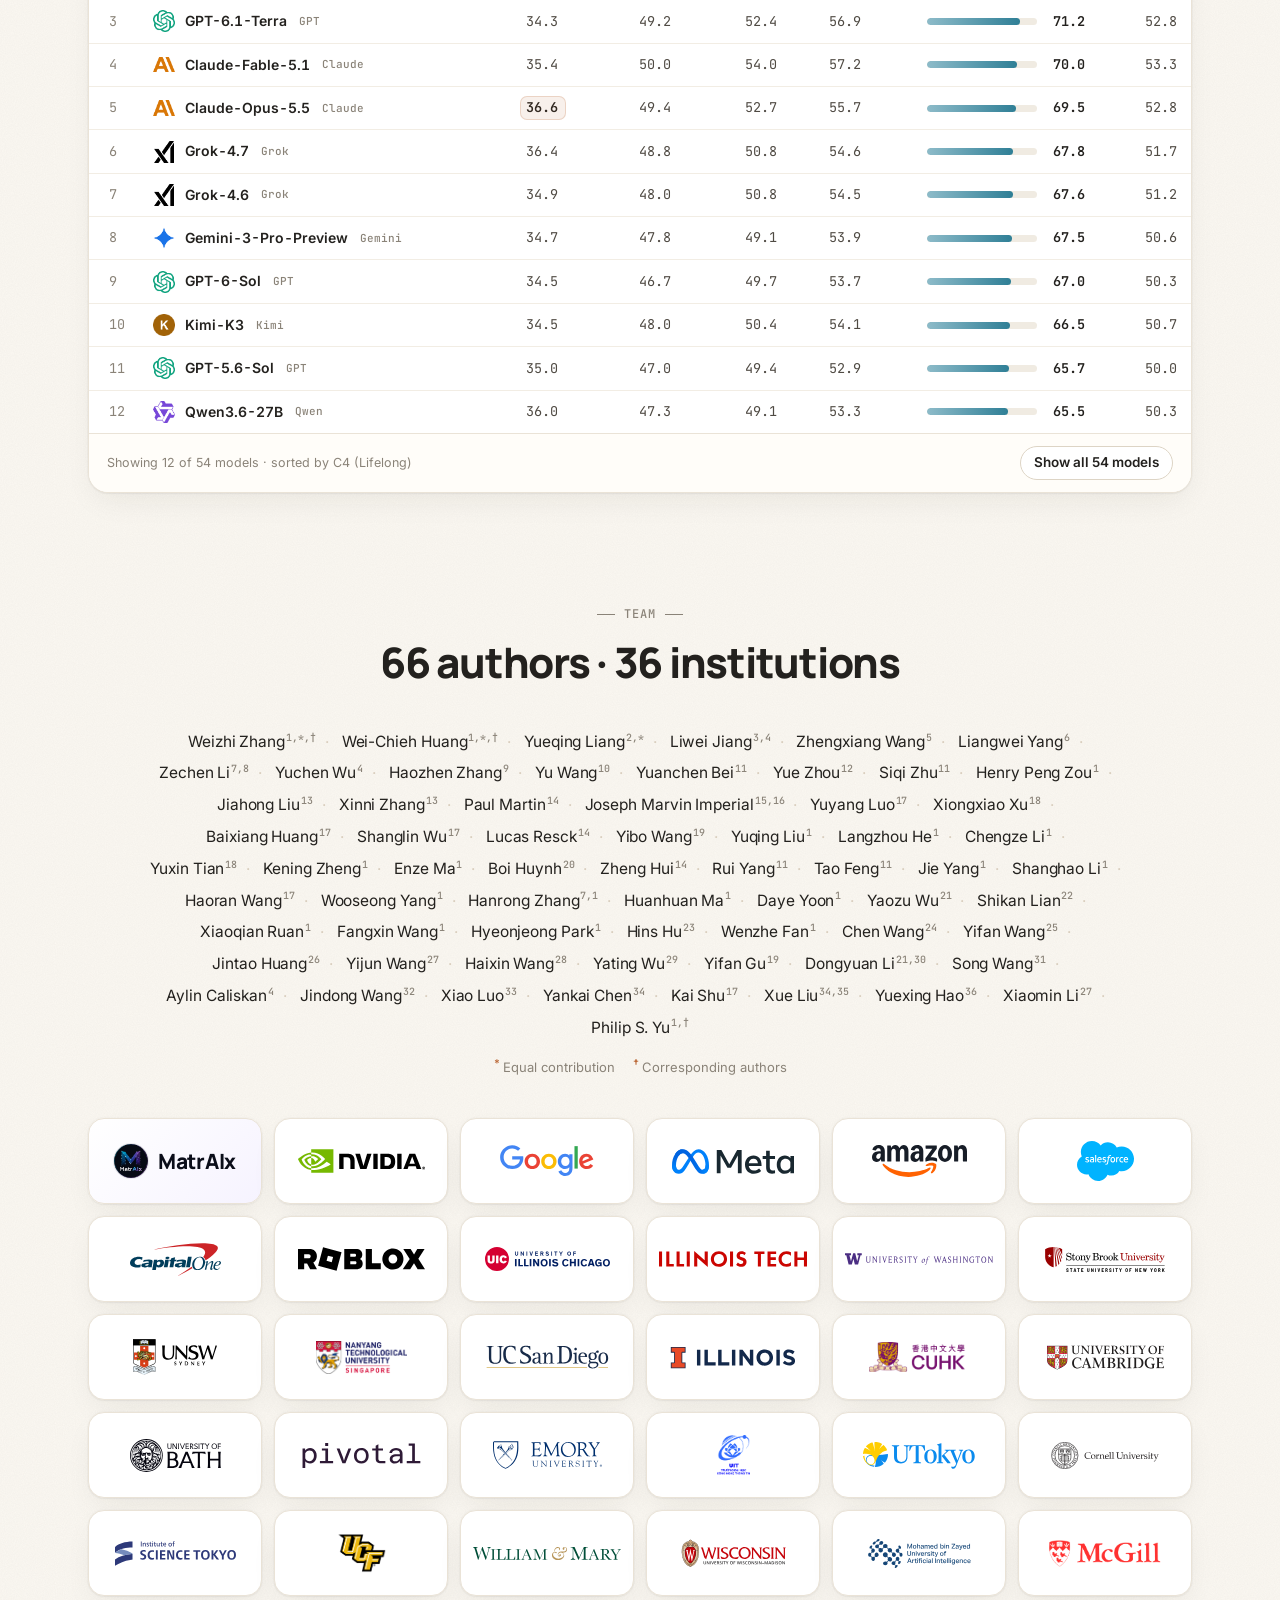
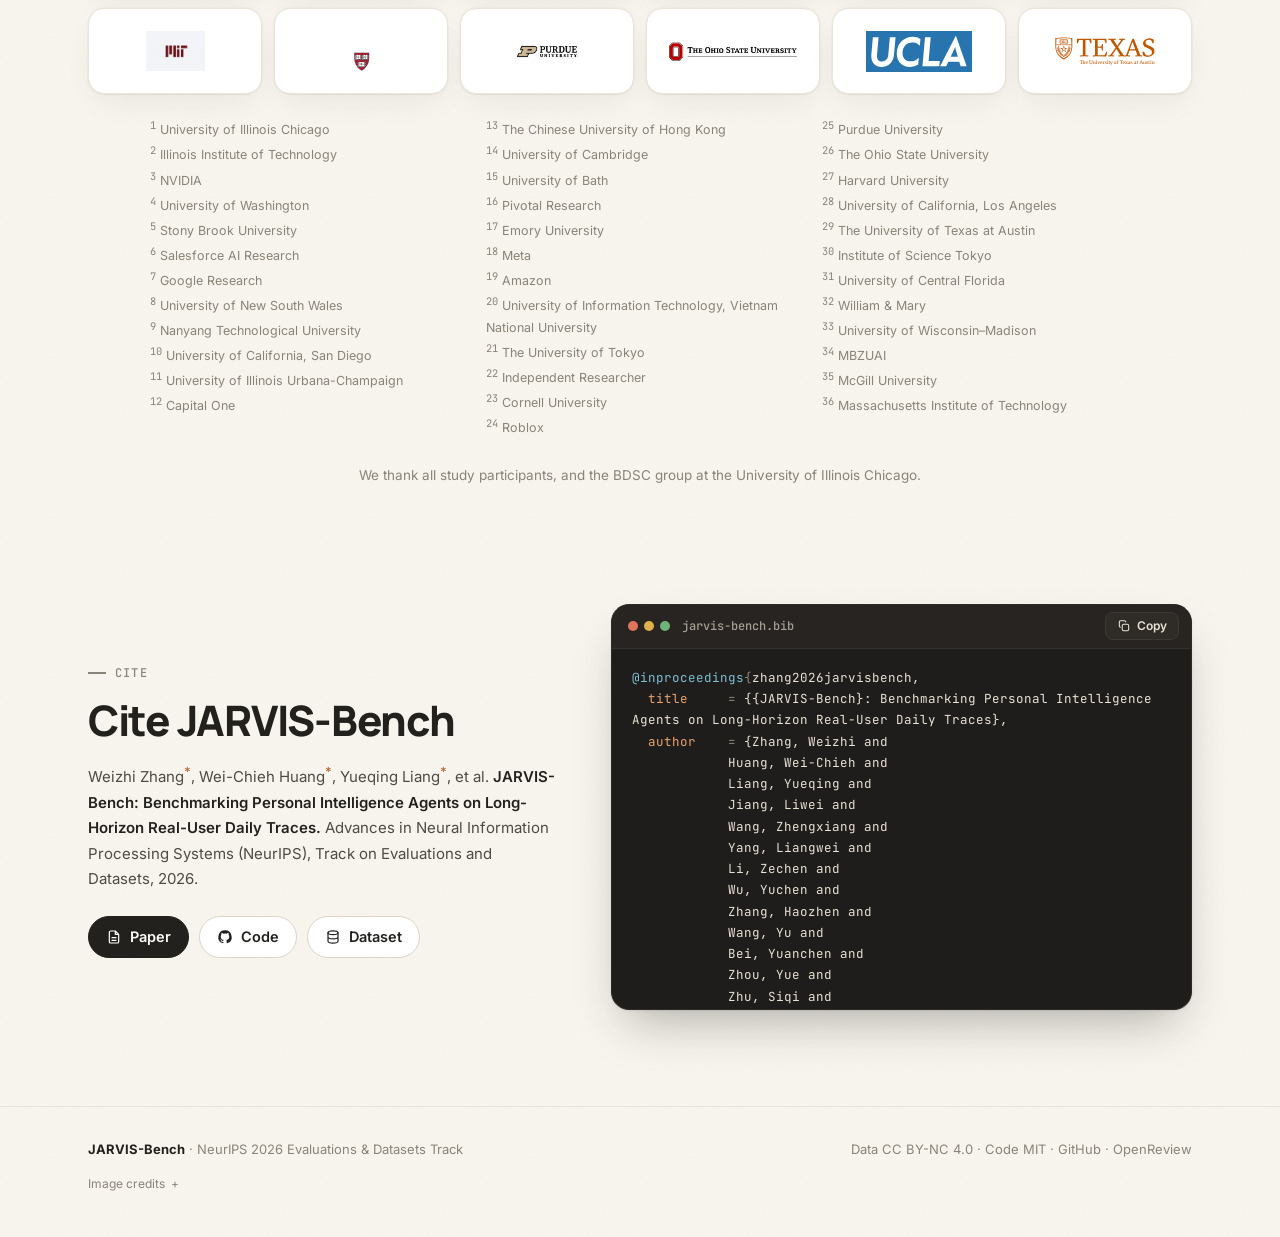
==== commit 7ba8ee5a: "Order affiliations by first author appearance" ====
--- a/jarvis-bench/index.html
+++ b/jarvis-bench/index.html
@@ -9,7 +9,7 @@
 <link rel="preconnect" href="https://fonts.googleapis.com">
 <link rel="preconnect" href="https://fonts.gstatic.com" crossorigin>
 <link href="https://fonts.googleapis.com/css2?family=Inter:wght@400;500;600;700&family=JetBrains+Mono:wght@400;500;600&family=Manrope:wght@500;600;700;800&display=swap" rel="stylesheet">
-<link rel="stylesheet" href="assets/style.css?v=authors-66">
+<link rel="stylesheet" href="assets/style.css?v=affiliation-order">
 <link rel="stylesheet" href="assets/page-home.css">
 <link rel="stylesheet" href="assets/agent/robot.css">
 </head>
@@ -244,9 +244,9 @@
 
 <div class="lightbox" id="lightbox"><div><img alt=""><div class="cap"></div></div></div>
 
-<script src="assets/data.js?v=authors-66"></script>
-<script src="assets/logos.js?v=authors-66"></script>
-<script src="assets/app.js?v=authors-66"></script>
+<script src="assets/data.js?v=affiliation-order"></script>
+<script src="assets/logos.js?v=affiliation-order"></script>
+<script src="assets/app.js?v=affiliation-order"></script>
 <script src="assets/page-home.js"></script>
 <script src="assets/agent/lottie_light.min.js"></script>
 <script src="assets/agent/robot-data.js"></script>
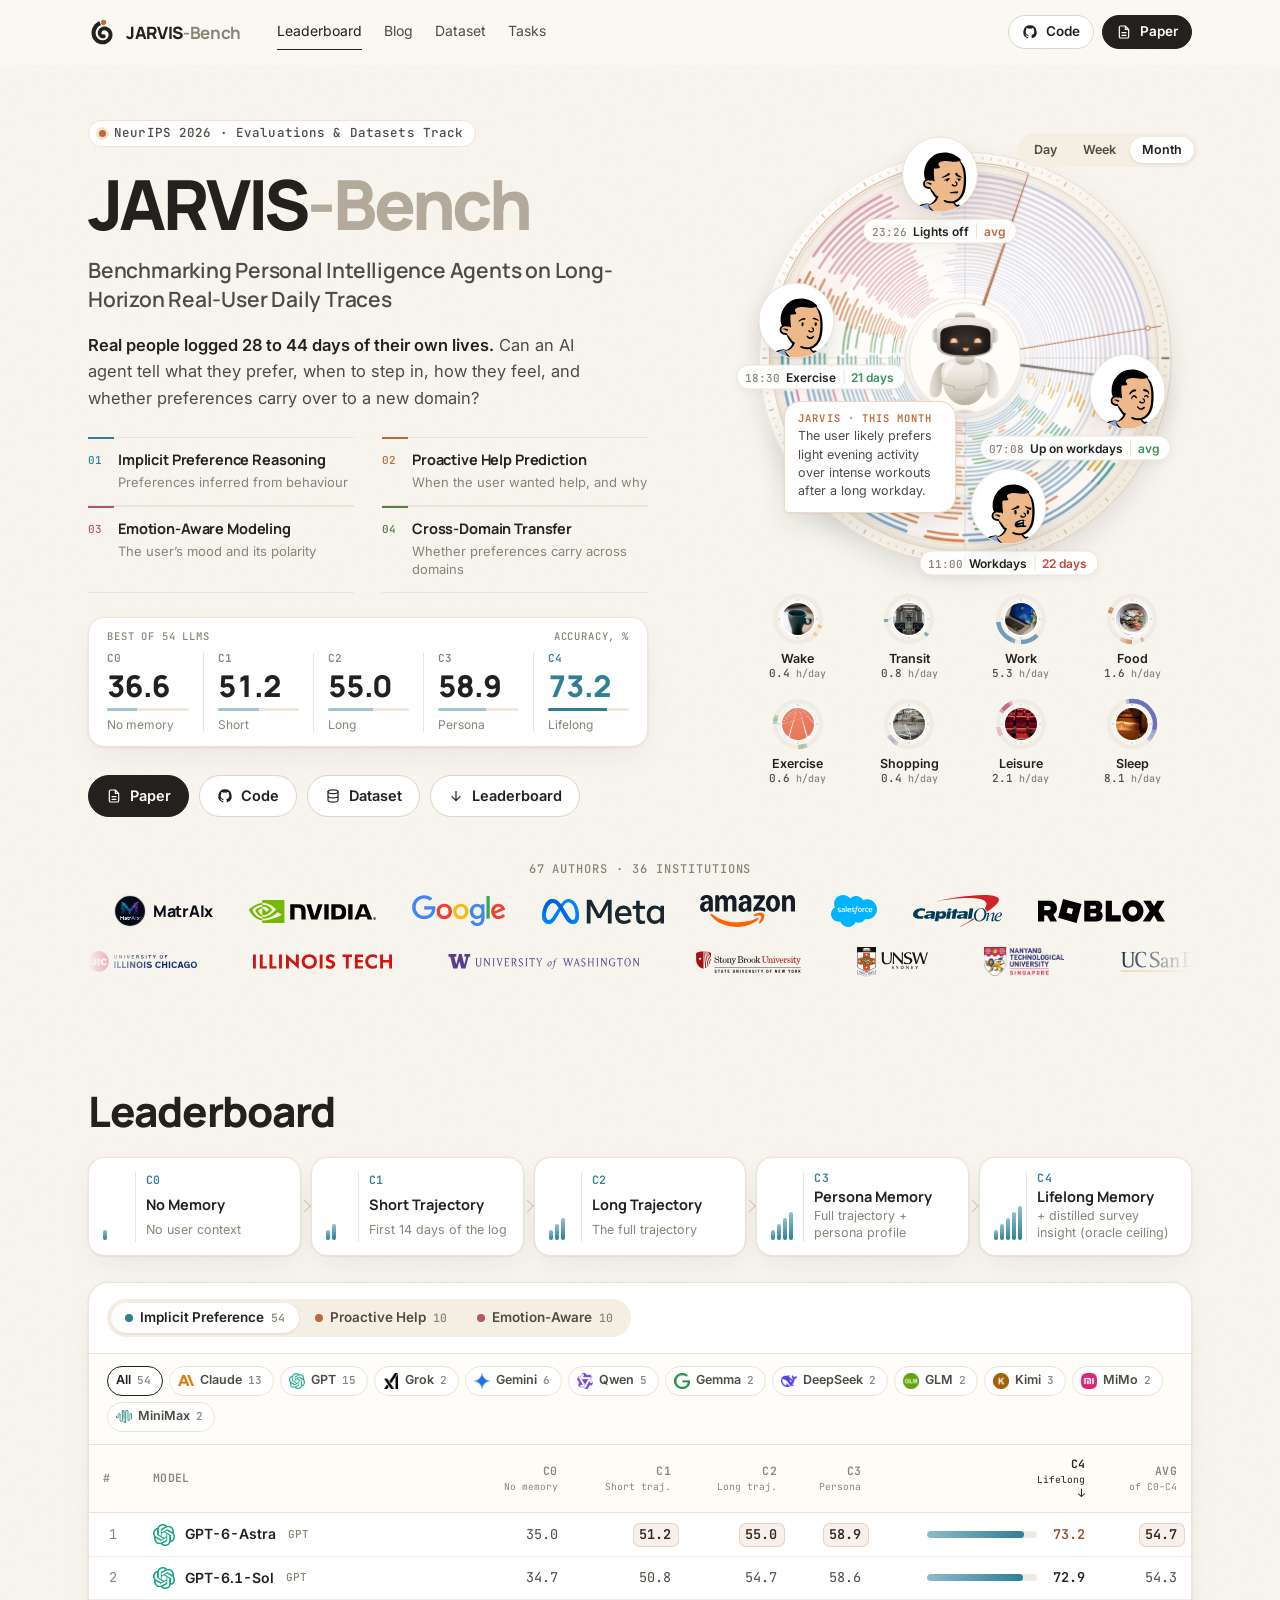
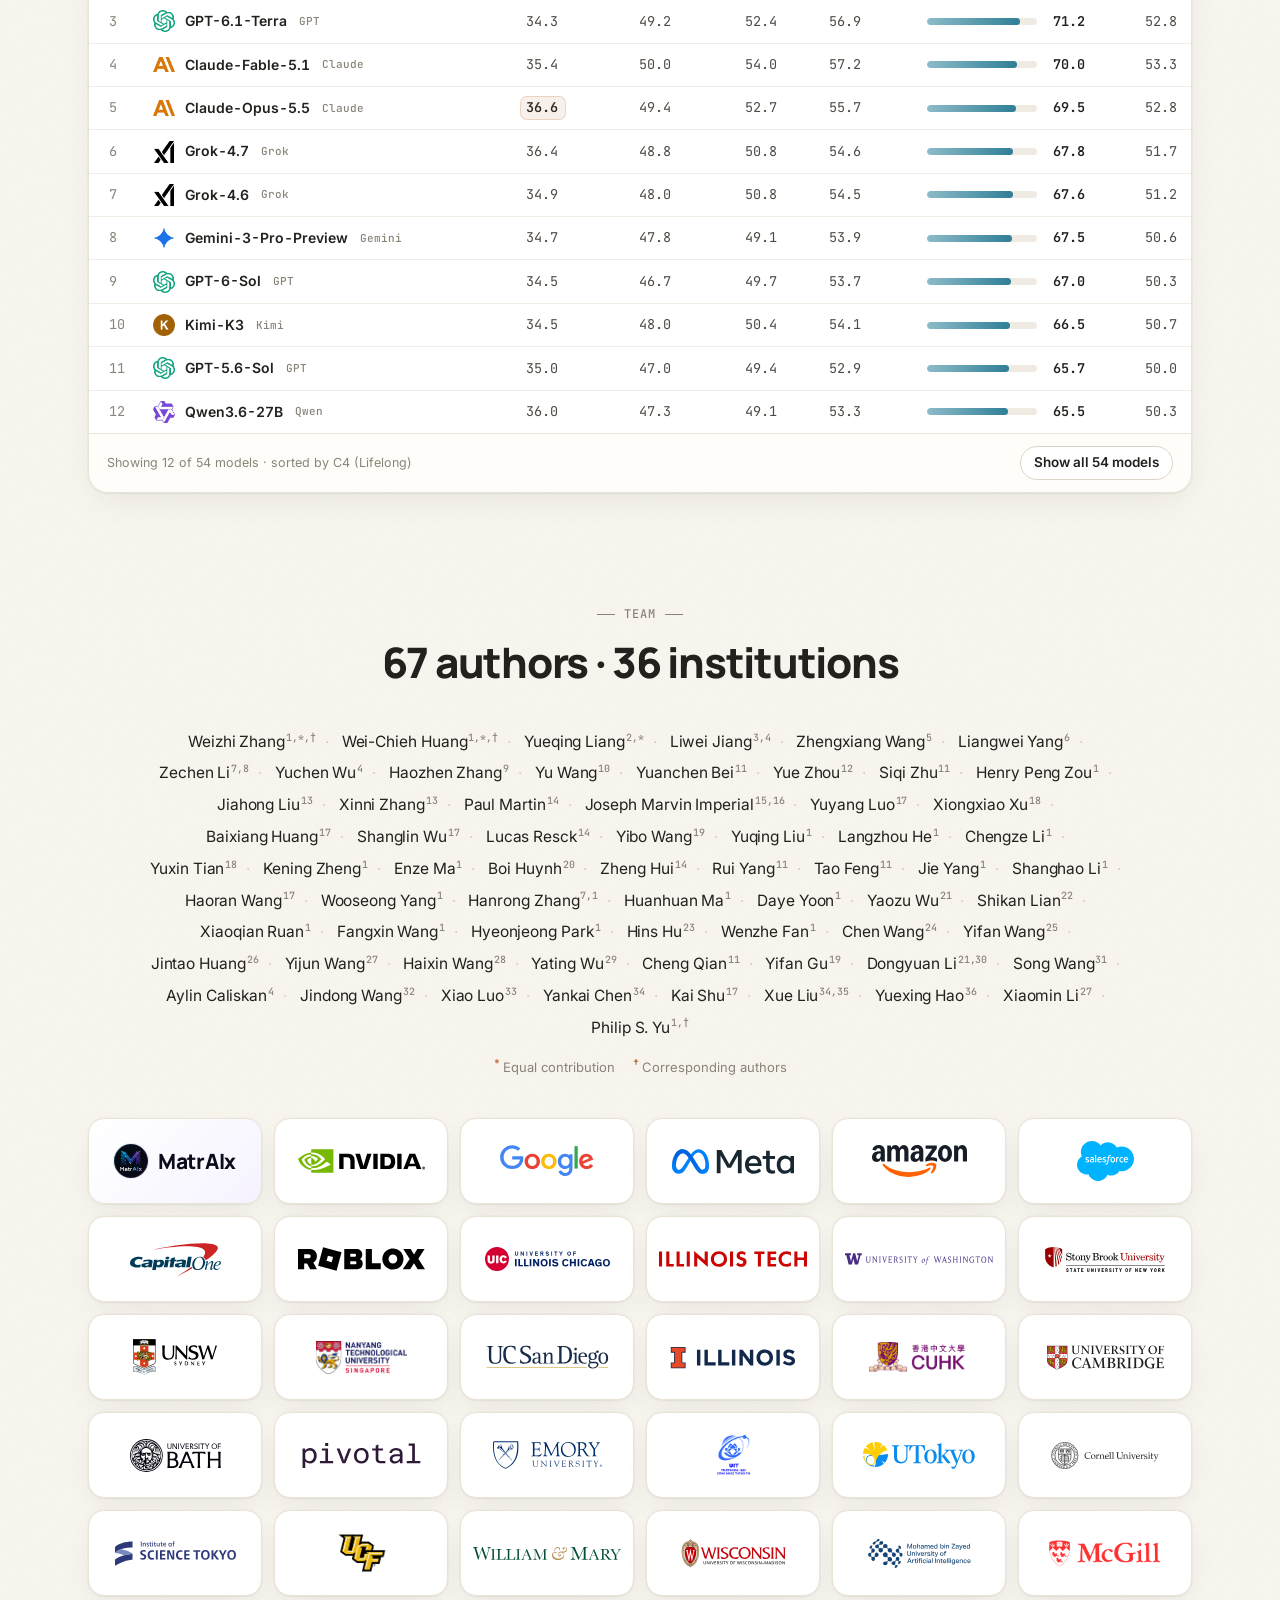
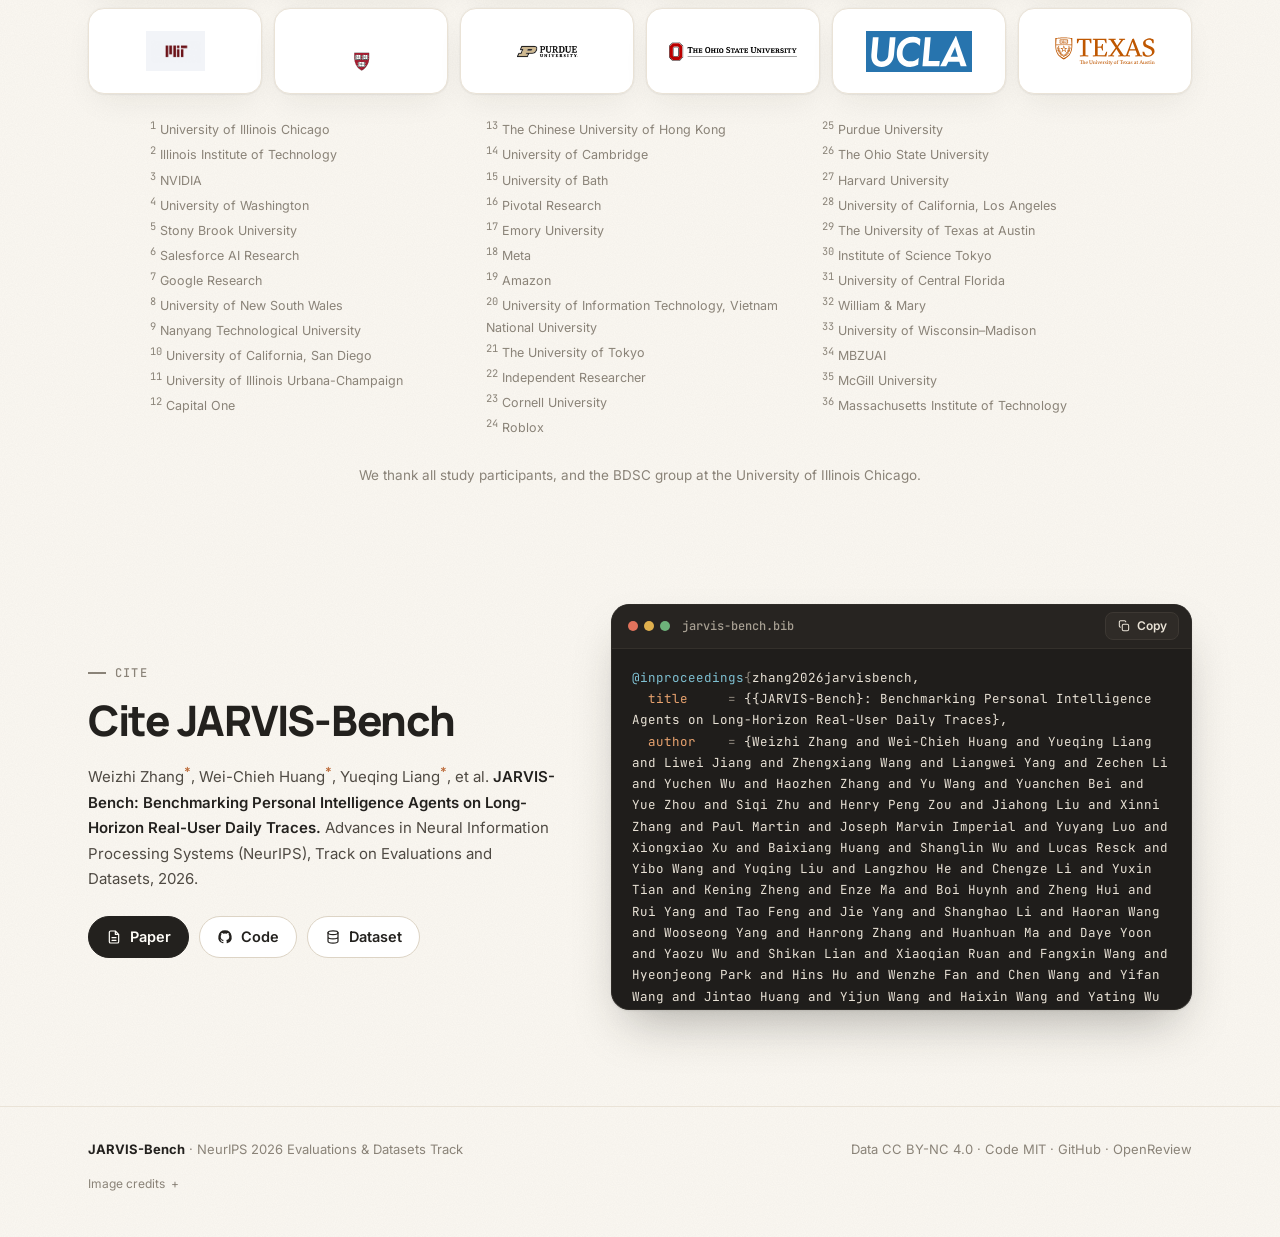
==== commit 6cf05d6d: "Add Cheng Qian to JARVIS-Bench authors" ====
--- a/jarvis-bench/index.html
+++ b/jarvis-bench/index.html
@@ -9,7 +9,7 @@
 <link rel="preconnect" href="https://fonts.googleapis.com">
 <link rel="preconnect" href="https://fonts.gstatic.com" crossorigin>
 <link href="https://fonts.googleapis.com/css2?family=Inter:wght@400;500;600;700&family=JetBrains+Mono:wght@400;500;600&family=Manrope:wght@500;600;700;800&display=swap" rel="stylesheet">
-<link rel="stylesheet" href="assets/style.css?v=affiliation-order">
+<link rel="stylesheet" href="assets/style.css?v=authors-67">
 <link rel="stylesheet" href="assets/page-home.css">
 <link rel="stylesheet" href="assets/agent/robot.css">
 </head>
@@ -167,7 +167,7 @@
     </div>
   </div>
   <div class="hero-band">
-    <div class="container"><div class="label">66 authors · 36 institutions</div><div class="industry" id="hero-industry"></div><div class="logos" id="hero-logos"></div></div>
+    <div class="container"><div class="label">67 authors · 36 institutions</div><div class="industry" id="hero-industry"></div><div class="logos" id="hero-logos"></div></div>
   </div>
 </section>
 
@@ -203,7 +203,7 @@
   <div class="container">
     <div class="section-head center">
       <span class="eyebrow">Team</span>
-      <h2>66 authors · 36 institutions</h2>
+      <h2>67 authors · 36 institutions</h2>
     </div>
     <div class="authors" id="authors"></div>
     <div class="author-notes"><span><sup>*</sup>Equal contribution</span><span><sup>†</sup>Corresponding authors</span></div>
@@ -244,9 +244,9 @@
 
 <div class="lightbox" id="lightbox"><div><img alt=""><div class="cap"></div></div></div>
 
-<script src="assets/data.js?v=affiliation-order"></script>
-<script src="assets/logos.js?v=affiliation-order"></script>
-<script src="assets/app.js?v=affiliation-order"></script>
+<script src="assets/data.js?v=authors-67"></script>
+<script src="assets/logos.js?v=authors-67"></script>
+<script src="assets/app.js?v=authors-67"></script>
 <script src="assets/page-home.js"></script>
 <script src="assets/agent/lottie_light.min.js"></script>
 <script src="assets/agent/robot-data.js"></script>
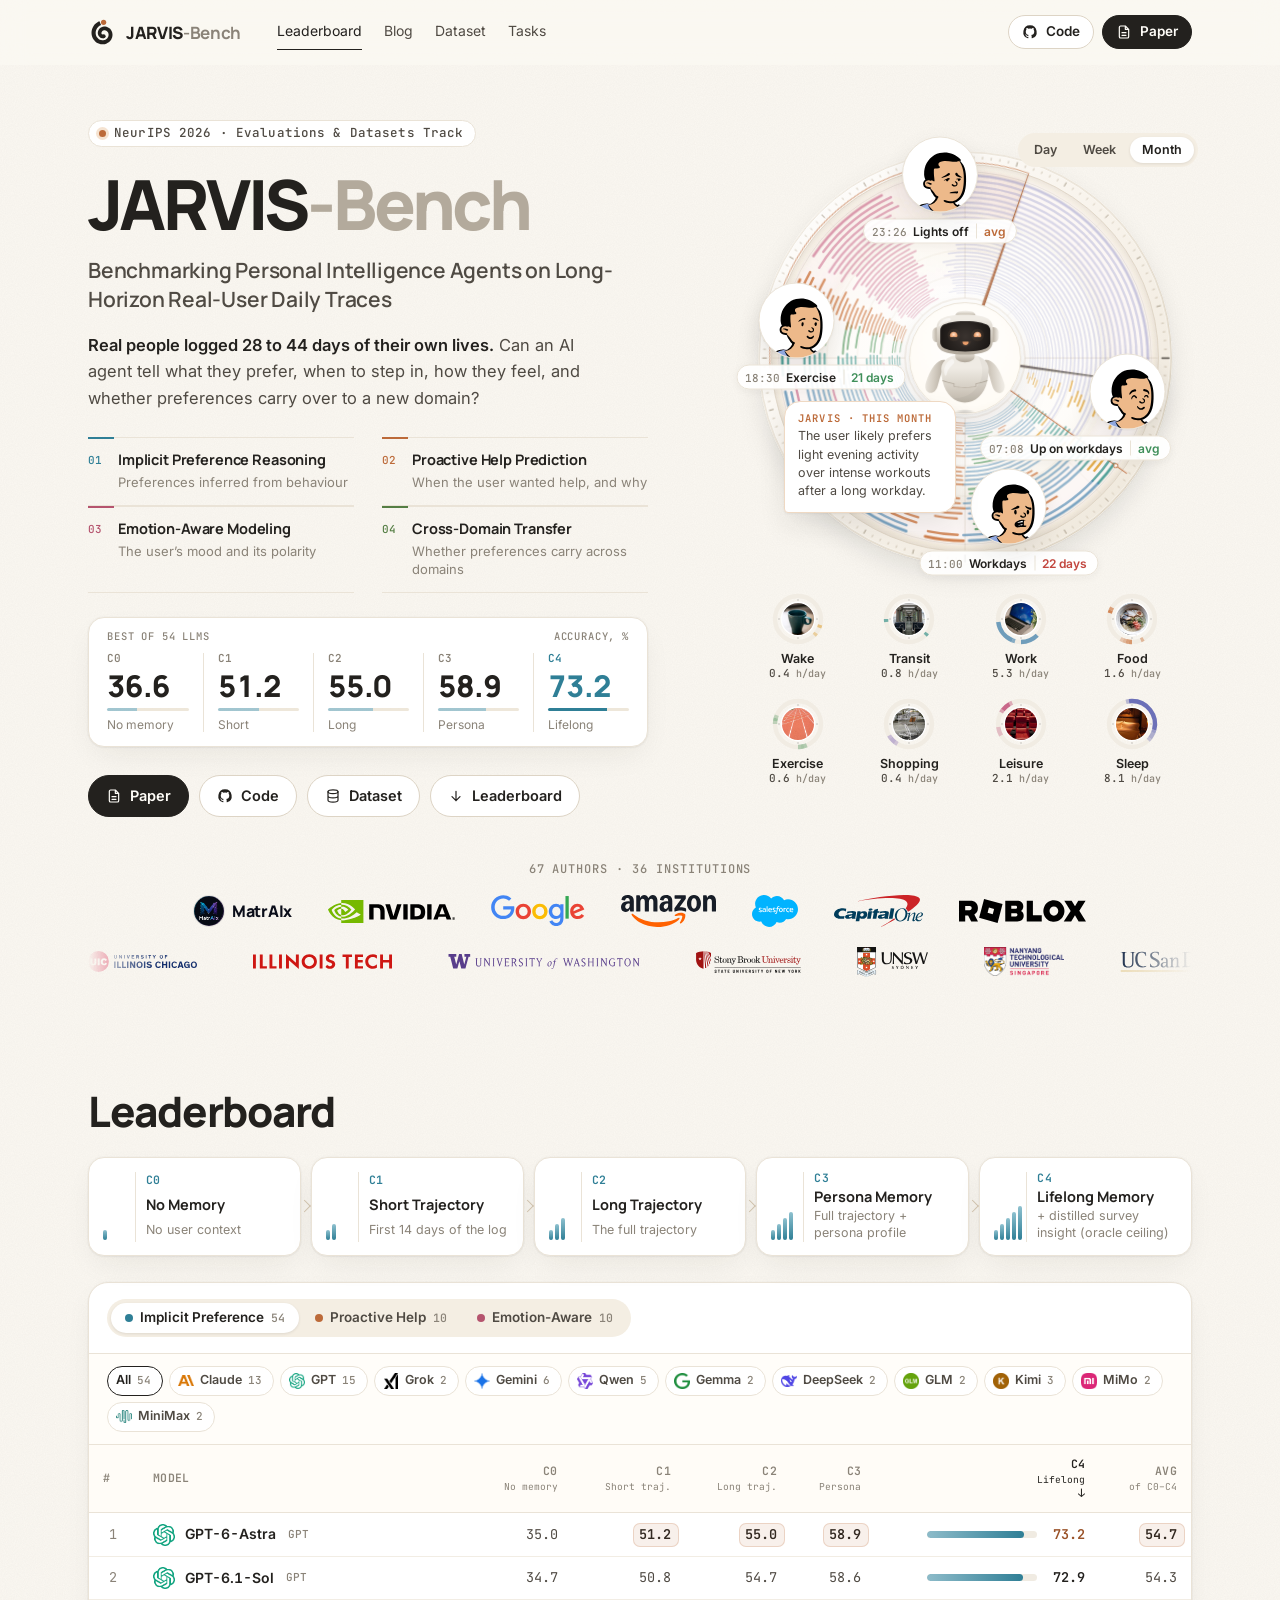
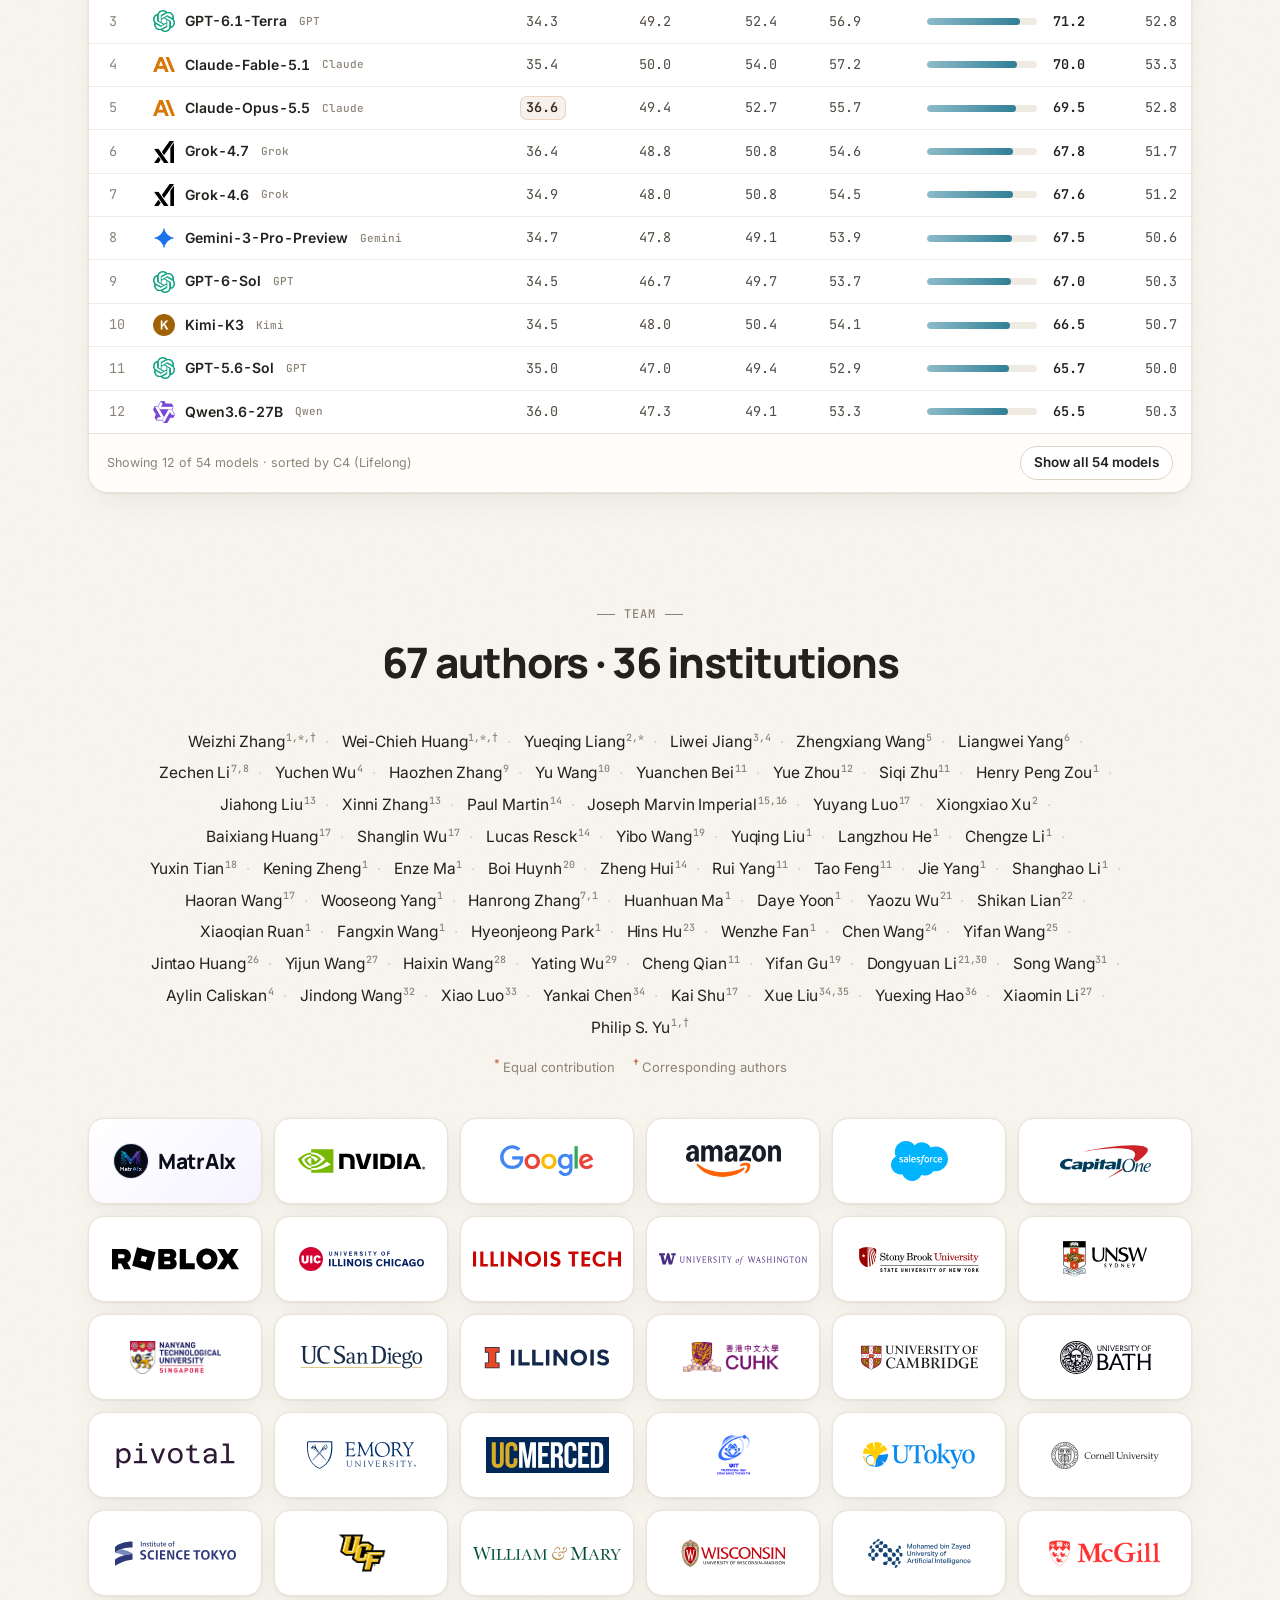
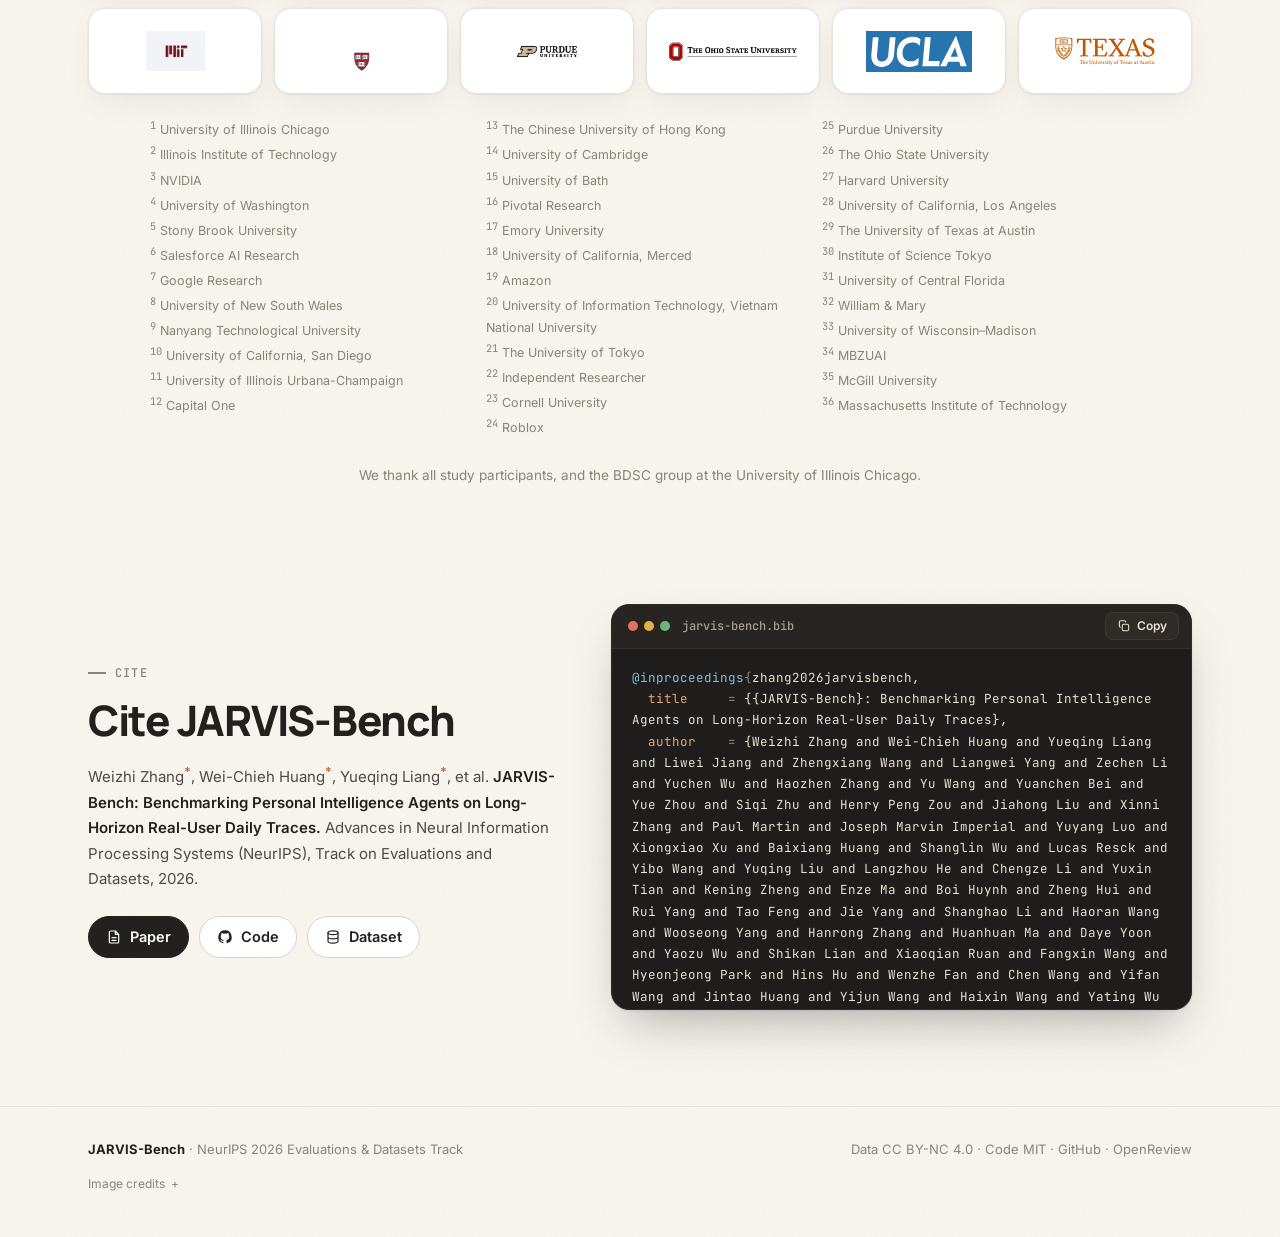
==== commit 5cff2e9d: "Sync IIT and UC Merced author affiliations" ====
--- a/jarvis-bench/index.html
+++ b/jarvis-bench/index.html
@@ -9,7 +9,7 @@
 <link rel="preconnect" href="https://fonts.googleapis.com">
 <link rel="preconnect" href="https://fonts.gstatic.com" crossorigin>
 <link href="https://fonts.googleapis.com/css2?family=Inter:wght@400;500;600;700&family=JetBrains+Mono:wght@400;500;600&family=Manrope:wght@500;600;700;800&display=swap" rel="stylesheet">
-<link rel="stylesheet" href="assets/style.css?v=authors-67">
+<link rel="stylesheet" href="assets/style.css?v=affiliations-20261111">
 <link rel="stylesheet" href="assets/page-home.css">
 <link rel="stylesheet" href="assets/agent/robot.css">
 </head>
@@ -244,9 +244,9 @@
 
 <div class="lightbox" id="lightbox"><div><img alt=""><div class="cap"></div></div></div>
 
-<script src="assets/data.js?v=authors-67"></script>
-<script src="assets/logos.js?v=authors-67"></script>
-<script src="assets/app.js?v=authors-67"></script>
+<script src="assets/data.js?v=affiliations-20261111"></script>
+<script src="assets/logos.js?v=affiliations-20261111"></script>
+<script src="assets/app.js?v=affiliations-20261111"></script>
 <script src="assets/page-home.js"></script>
 <script src="assets/agent/lottie_light.min.js"></script>
 <script src="assets/agent/robot-data.js"></script>
--- a/jarvis-bench/assets/style.css
+++ b/jarvis-bench/assets/style.css
@@ -573,3 +573,6 @@
 
 /* The official UCLA white mark remains on a blue background. */
 .logo-img[src$="/ucla.svg"] { background: #2774AE; padding: 5px; box-sizing: content-box; }
+
+/* Official reversed UC Merced wordmark, displayed on university navy. */
+.logo-img[src$="/ucmerced.svg"] { background: #002856; padding: 5px; box-sizing: content-box; }
